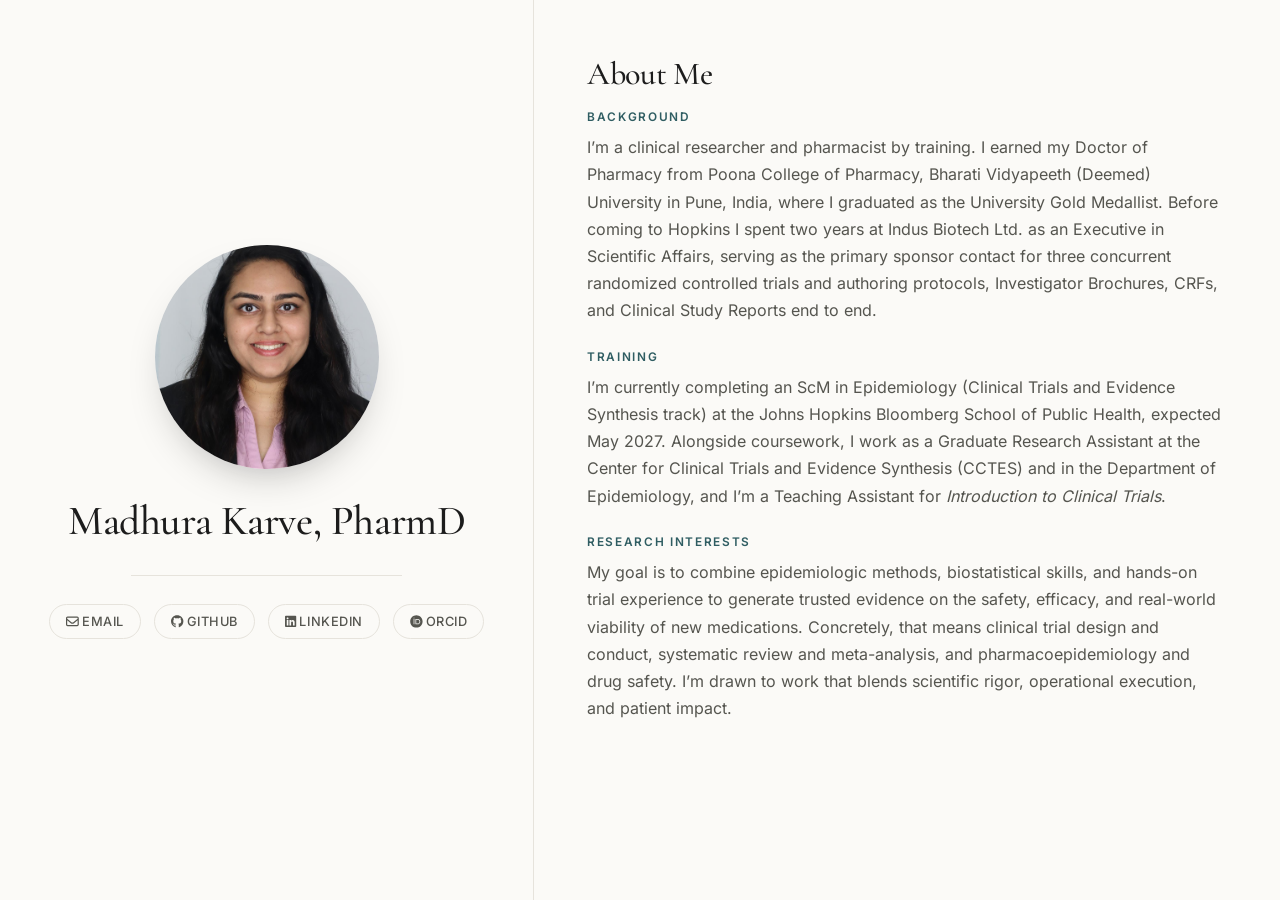
==== index.html @ 399f761b "Initial postcards website" ====
<!doctype html>
<html lang="en">
  <head>
    <!-- Required meta tags -->
    <meta charset="utf-8">
    <meta name="viewport" content="width=device-width, initial-scale=1, shrink-to-fit=no">

    <!-- Bootstrap CSS -->
    <style type="text/css">:root{--blue:#007bff;--indigo:#6610f2;--purple:#6f42c1;--pink:#e83e8c;--red:#dc3545;--orange:#fd7e14;--yellow:#ffc107;--green:#28a745;--teal:#20c997;--cyan:#17a2b8;--white:#fff;--gray:#6c757d;--gray-dark:#343a40;--primary:#007bff;--secondary:#6c757d;--success:#28a745;--info:#17a2b8;--warning:#ffc107;--danger:#dc3545;--light:#f8f9fa;--dark:#343a40;--breakpoint-xs:0;--breakpoint-sm:576px;--breakpoint-md:768px;--breakpoint-lg:992px;--breakpoint-xl:1200px;--font-family-sans-serif:-apple-system,BlinkMacSystemFont,"Segoe UI",Roboto,"Helvetica Neue",Arial,"Noto Sans",sans-serif,"Apple Color Emoji","Segoe UI Emoji","Segoe UI Symbol","Noto Color Emoji";--font-family-monospace:SFMono-Regular,Menlo,Monaco,Consolas,"Liberation Mono","Courier New",monospace}*,::after,::before{box-sizing:border-box}html{font-family:sans-serif;line-height:1.15;-webkit-text-size-adjust:100%;-webkit-tap-highlight-color:transparent}article,aside,figcaption,figure,footer,header,hgroup,main,nav,section{display:block}body{margin:0;font-family:-apple-system,BlinkMacSystemFont,"Segoe UI",Roboto,"Helvetica Neue",Arial,"Noto Sans",sans-serif,"Apple Color Emoji","Segoe UI Emoji","Segoe UI Symbol","Noto Color Emoji";font-size:1rem;font-weight:400;line-height:1.5;color:#212529;text-align:left;background-color:#fff}[tabindex="-1"]:focus:not(:focus-visible){outline:0!important}hr{box-sizing:content-box;height:0;overflow:visible}h1,h2,h3,h4,h5,h6{margin-top:0;margin-bottom:.5rem}p{margin-top:0;margin-bottom:1rem}abbr[data-original-title],abbr[title]{text-decoration:underline;-webkit-text-decoration:underline dotted;text-decoration:underline dotted;cursor:help;border-bottom:0;-webkit-text-decoration-skip-ink:none;text-decoration-skip-ink:none}address{margin-bottom:1rem;font-style:normal;line-height:inherit}dl,ol,ul{margin-top:0;margin-bottom:1rem}ol ol,ol ul,ul ol,ul ul{margin-bottom:0}dt{font-weight:700}dd{margin-bottom:.5rem;margin-left:0}blockquote{margin:0 0 1rem}b,strong{font-weight:bolder}small{font-size:80%}sub,sup{position:relative;font-size:75%;line-height:0;vertical-align:baseline}sub{bottom:-.25em}sup{top:-.5em}a{color:#007bff;text-decoration:none;background-color:transparent}a:hover{color:#0056b3;text-decoration:underline}a:not([href]){color:inherit;text-decoration:none}a:not([href]):hover{color:inherit;text-decoration:none}code,kbd,pre,samp{font-family:SFMono-Regular,Menlo,Monaco,Consolas,"Liberation Mono","Courier New",monospace;font-size:1em}pre{margin-top:0;margin-bottom:1rem;overflow:auto;-ms-overflow-style:scrollbar}figure{margin:0 0 1rem}img{vertical-align:middle;border-style:none}svg{overflow:hidden;vertical-align:middle}table{border-collapse:collapse}caption{padding-top:.75rem;padding-bottom:.75rem;color:#6c757d;text-align:left;caption-side:bottom}th{text-align:inherit}label{display:inline-block;margin-bottom:.5rem}button{border-radius:0}button:focus{outline:1px dotted;outline:5px auto -webkit-focus-ring-color}button,input,optgroup,select,textarea{margin:0;font-family:inherit;font-size:inherit;line-height:inherit}button,input{overflow:visible}button,select{text-transform:none}[role=button]{cursor:pointer}select{word-wrap:normal}[type=button],[type=reset],[type=submit],button{-webkit-appearance:button}[type=button]:not(:disabled),[type=reset]:not(:disabled),[type=submit]:not(:disabled),button:not(:disabled){cursor:pointer}[type=button]::-moz-focus-inner,[type=reset]::-moz-focus-inner,[type=submit]::-moz-focus-inner,button::-moz-focus-inner{padding:0;border-style:none}input[type=checkbox],input[type=radio]{box-sizing:border-box;padding:0}textarea{overflow:auto;resize:vertical}fieldset{min-width:0;padding:0;margin:0;border:0}legend{display:block;width:100%;max-width:100%;padding:0;margin-bottom:.5rem;font-size:1.5rem;line-height:inherit;color:inherit;white-space:normal}progress{vertical-align:baseline}[type=number]::-webkit-inner-spin-button,[type=number]::-webkit-outer-spin-button{height:auto}[type=search]{outline-offset:-2px;-webkit-appearance:none}[type=search]::-webkit-search-decoration{-webkit-appearance:none}::-webkit-file-upload-button{font:inherit;-webkit-appearance:button}output{display:inline-block}summary{display:list-item;cursor:pointer}template{display:none}[hidden]{display:none!important}.h1,.h2,.h3,.h4,.h5,.h6,h1,h2,h3,h4,h5,h6{margin-bottom:.5rem;font-weight:500;line-height:1.2}.h1,h1{font-size:2.5rem}.h2,h2{font-size:2rem}.h3,h3{font-size:1.75rem}.h4,h4{font-size:1.5rem}.h5,h5{font-size:1.25rem}.h6,h6{font-size:1rem}.lead{font-size:1.25rem;font-weight:300}.display-1{font-size:6rem;font-weight:300;line-height:1.2}.display-2{font-size:5.5rem;font-weight:300;line-height:1.2}.display-3{font-size:4.5rem;font-weight:300;line-height:1.2}.display-4{font-size:3.5rem;font-weight:300;line-height:1.2}hr{margin-top:1rem;margin-bottom:1rem;border:0;border-top:1px solid rgba(0,0,0,.1)}.small,small{font-size:80%;font-weight:400}.mark,mark{padding:.2em;background-color:#fcf8e3}.list-unstyled{padding-left:0;list-style:none}.list-inline{padding-left:0;list-style:none}.list-inline-item{display:inline-block}.list-inline-item:not(:last-child){margin-right:.5rem}.initialism{font-size:90%;text-transform:uppercase}.blockquote{margin-bottom:1rem;font-size:1.25rem}.blockquote-footer{display:block;font-size:80%;color:#6c757d}.blockquote-footer::before{content:"\2014\00A0"}.img-fluid{max-width:100%;height:auto}.img-thumbnail{padding:.25rem;background-color:#fff;border:1px solid #dee2e6;border-radius:.25rem;max-width:100%;height:auto}.figure{display:inline-block}.figure-img{margin-bottom:.5rem;line-height:1}.figure-caption{font-size:90%;color:#6c757d}code{font-size:87.5%;color:#e83e8c;word-wrap:break-word}a>code{color:inherit}kbd{padding:.2rem .4rem;font-size:87.5%;color:#fff;background-color:#212529;border-radius:.2rem}kbd kbd{padding:0;font-size:100%;font-weight:700}pre{display:block;font-size:87.5%;color:#212529}pre code{font-size:inherit;color:inherit;word-break:normal}.pre-scrollable{max-height:340px;overflow-y:scroll}.container{width:100%;padding-right:15px;padding-left:15px;margin-right:auto;margin-left:auto}@media (min-width:576px){.container{max-width:540px}}@media (min-width:768px){.container{max-width:720px}}@media (min-width:992px){.container{max-width:960px}}@media (min-width:1200px){.container{max-width:1140px}}.container-fluid,.container-lg,.container-md,.container-sm,.container-xl{width:100%;padding-right:15px;padding-left:15px;margin-right:auto;margin-left:auto}@media (min-width:576px){.container,.container-sm{max-width:540px}}@media (min-width:768px){.container,.container-md,.container-sm{max-width:720px}}@media (min-width:992px){.container,.container-lg,.container-md,.container-sm{max-width:960px}}@media (min-width:1200px){.container,.container-lg,.container-md,.container-sm,.container-xl{max-width:1140px}}.row{display:-ms-flexbox;display:flex;-ms-flex-wrap:wrap;flex-wrap:wrap;margin-right:-15px;margin-left:-15px}.no-gutters{margin-right:0;margin-left:0}.no-gutters>.col,.no-gutters>[class*=col-]{padding-right:0;padding-left:0}.col,.col-1,.col-10,.col-11,.col-12,.col-2,.col-3,.col-4,.col-5,.col-6,.col-7,.col-8,.col-9,.col-auto,.col-lg,.col-lg-1,.col-lg-10,.col-lg-11,.col-lg-12,.col-lg-2,.col-lg-3,.col-lg-4,.col-lg-5,.col-lg-6,.col-lg-7,.col-lg-8,.col-lg-9,.col-lg-auto,.col-md,.col-md-1,.col-md-10,.col-md-11,.col-md-12,.col-md-2,.col-md-3,.col-md-4,.col-md-5,.col-md-6,.col-md-7,.col-md-8,.col-md-9,.col-md-auto,.col-sm,.col-sm-1,.col-sm-10,.col-sm-11,.col-sm-12,.col-sm-2,.col-sm-3,.col-sm-4,.col-sm-5,.col-sm-6,.col-sm-7,.col-sm-8,.col-sm-9,.col-sm-auto,.col-xl,.col-xl-1,.col-xl-10,.col-xl-11,.col-xl-12,.col-xl-2,.col-xl-3,.col-xl-4,.col-xl-5,.col-xl-6,.col-xl-7,.col-xl-8,.col-xl-9,.col-xl-auto{position:relative;width:100%;padding-right:15px;padding-left:15px}.col{-ms-flex-preferred-size:0;flex-basis:0;-ms-flex-positive:1;flex-grow:1;min-width:0;max-width:100%}.row-cols-1>*{-ms-flex:0 0 100%;flex:0 0 100%;max-width:100%}.row-cols-2>*{-ms-flex:0 0 50%;flex:0 0 50%;max-width:50%}.row-cols-3>*{-ms-flex:0 0 33.333333%;flex:0 0 33.333333%;max-width:33.333333%}.row-cols-4>*{-ms-flex:0 0 25%;flex:0 0 25%;max-width:25%}.row-cols-5>*{-ms-flex:0 0 20%;flex:0 0 20%;max-width:20%}.row-cols-6>*{-ms-flex:0 0 16.666667%;flex:0 0 16.666667%;max-width:16.666667%}.col-auto{-ms-flex:0 0 auto;flex:0 0 auto;width:auto;max-width:100%}.col-1{-ms-flex:0 0 8.333333%;flex:0 0 8.333333%;max-width:8.333333%}.col-2{-ms-flex:0 0 16.666667%;flex:0 0 16.666667%;max-width:16.666667%}.col-3{-ms-flex:0 0 25%;flex:0 0 25%;max-width:25%}.col-4{-ms-flex:0 0 33.333333%;flex:0 0 33.333333%;max-width:33.333333%}.col-5{-ms-flex:0 0 41.666667%;flex:0 0 41.666667%;max-width:41.666667%}.col-6{-ms-flex:0 0 50%;flex:0 0 50%;max-width:50%}.col-7{-ms-flex:0 0 58.333333%;flex:0 0 58.333333%;max-width:58.333333%}.col-8{-ms-flex:0 0 66.666667%;flex:0 0 66.666667%;max-width:66.666667%}.col-9{-ms-flex:0 0 75%;flex:0 0 75%;max-width:75%}.col-10{-ms-flex:0 0 83.333333%;flex:0 0 83.333333%;max-width:83.333333%}.col-11{-ms-flex:0 0 91.666667%;flex:0 0 91.666667%;max-width:91.666667%}.col-12{-ms-flex:0 0 100%;flex:0 0 100%;max-width:100%}.order-first{-ms-flex-order:-1;order:-1}.order-last{-ms-flex-order:13;order:13}.order-0{-ms-flex-order:0;order:0}.order-1{-ms-flex-order:1;order:1}.order-2{-ms-flex-order:2;order:2}.order-3{-ms-flex-order:3;order:3}.order-4{-ms-flex-order:4;order:4}.order-5{-ms-flex-order:5;order:5}.order-6{-ms-flex-order:6;order:6}.order-7{-ms-flex-order:7;order:7}.order-8{-ms-flex-order:8;order:8}.order-9{-ms-flex-order:9;order:9}.order-10{-ms-flex-order:10;order:10}.order-11{-ms-flex-order:11;order:11}.order-12{-ms-flex-order:12;order:12}.offset-1{margin-left:8.333333%}.offset-2{margin-left:16.666667%}.offset-3{margin-left:25%}.offset-4{margin-left:33.333333%}.offset-5{margin-left:41.666667%}.offset-6{margin-left:50%}.offset-7{margin-left:58.333333%}.offset-8{margin-left:66.666667%}.offset-9{margin-left:75%}.offset-10{margin-left:83.333333%}.offset-11{margin-left:91.666667%}@media (min-width:576px){.col-sm{-ms-flex-preferred-size:0;flex-basis:0;-ms-flex-positive:1;flex-grow:1;min-width:0;max-width:100%}.row-cols-sm-1>*{-ms-flex:0 0 100%;flex:0 0 100%;max-width:100%}.row-cols-sm-2>*{-ms-flex:0 0 50%;flex:0 0 50%;max-width:50%}.row-cols-sm-3>*{-ms-flex:0 0 33.333333%;flex:0 0 33.333333%;max-width:33.333333%}.row-cols-sm-4>*{-ms-flex:0 0 25%;flex:0 0 25%;max-width:25%}.row-cols-sm-5>*{-ms-flex:0 0 20%;flex:0 0 20%;max-width:20%}.row-cols-sm-6>*{-ms-flex:0 0 16.666667%;flex:0 0 16.666667%;max-width:16.666667%}.col-sm-auto{-ms-flex:0 0 auto;flex:0 0 auto;width:auto;max-width:100%}.col-sm-1{-ms-flex:0 0 8.333333%;flex:0 0 8.333333%;max-width:8.333333%}.col-sm-2{-ms-flex:0 0 16.666667%;flex:0 0 16.666667%;max-width:16.666667%}.col-sm-3{-ms-flex:0 0 25%;flex:0 0 25%;max-width:25%}.col-sm-4{-ms-flex:0 0 33.333333%;flex:0 0 33.333333%;max-width:33.333333%}.col-sm-5{-ms-flex:0 0 41.666667%;flex:0 0 41.666667%;max-width:41.666667%}.col-sm-6{-ms-flex:0 0 50%;flex:0 0 50%;max-width:50%}.col-sm-7{-ms-flex:0 0 58.333333%;flex:0 0 58.333333%;max-width:58.333333%}.col-sm-8{-ms-flex:0 0 66.666667%;flex:0 0 66.666667%;max-width:66.666667%}.col-sm-9{-ms-flex:0 0 75%;flex:0 0 75%;max-width:75%}.col-sm-10{-ms-flex:0 0 83.333333%;flex:0 0 83.333333%;max-width:83.333333%}.col-sm-11{-ms-flex:0 0 91.666667%;flex:0 0 91.666667%;max-width:91.666667%}.col-sm-12{-ms-flex:0 0 100%;flex:0 0 100%;max-width:100%}.order-sm-first{-ms-flex-order:-1;order:-1}.order-sm-last{-ms-flex-order:13;order:13}.order-sm-0{-ms-flex-order:0;order:0}.order-sm-1{-ms-flex-order:1;order:1}.order-sm-2{-ms-flex-order:2;order:2}.order-sm-3{-ms-flex-order:3;order:3}.order-sm-4{-ms-flex-order:4;order:4}.order-sm-5{-ms-flex-order:5;order:5}.order-sm-6{-ms-flex-order:6;order:6}.order-sm-7{-ms-flex-order:7;order:7}.order-sm-8{-ms-flex-order:8;order:8}.order-sm-9{-ms-flex-order:9;order:9}.order-sm-10{-ms-flex-order:10;order:10}.order-sm-11{-ms-flex-order:11;order:11}.order-sm-12{-ms-flex-order:12;order:12}.offset-sm-0{margin-left:0}.offset-sm-1{margin-left:8.333333%}.offset-sm-2{margin-left:16.666667%}.offset-sm-3{margin-left:25%}.offset-sm-4{margin-left:33.333333%}.offset-sm-5{margin-left:41.666667%}.offset-sm-6{margin-left:50%}.offset-sm-7{margin-left:58.333333%}.offset-sm-8{margin-left:66.666667%}.offset-sm-9{margin-left:75%}.offset-sm-10{margin-left:83.333333%}.offset-sm-11{margin-left:91.666667%}}@media (min-width:768px){.col-md{-ms-flex-preferred-size:0;flex-basis:0;-ms-flex-positive:1;flex-grow:1;min-width:0;max-width:100%}.row-cols-md-1>*{-ms-flex:0 0 100%;flex:0 0 100%;max-width:100%}.row-cols-md-2>*{-ms-flex:0 0 50%;flex:0 0 50%;max-width:50%}.row-cols-md-3>*{-ms-flex:0 0 33.333333%;flex:0 0 33.333333%;max-width:33.333333%}.row-cols-md-4>*{-ms-flex:0 0 25%;flex:0 0 25%;max-width:25%}.row-cols-md-5>*{-ms-flex:0 0 20%;flex:0 0 20%;max-width:20%}.row-cols-md-6>*{-ms-flex:0 0 16.666667%;flex:0 0 16.666667%;max-width:16.666667%}.col-md-auto{-ms-flex:0 0 auto;flex:0 0 auto;width:auto;max-width:100%}.col-md-1{-ms-flex:0 0 8.333333%;flex:0 0 8.333333%;max-width:8.333333%}.col-md-2{-ms-flex:0 0 16.666667%;flex:0 0 16.666667%;max-width:16.666667%}.col-md-3{-ms-flex:0 0 25%;flex:0 0 25%;max-width:25%}.col-md-4{-ms-flex:0 0 33.333333%;flex:0 0 33.333333%;max-width:33.333333%}.col-md-5{-ms-flex:0 0 41.666667%;flex:0 0 41.666667%;max-width:41.666667%}.col-md-6{-ms-flex:0 0 50%;flex:0 0 50%;max-width:50%}.col-md-7{-ms-flex:0 0 58.333333%;flex:0 0 58.333333%;max-width:58.333333%}.col-md-8{-ms-flex:0 0 66.666667%;flex:0 0 66.666667%;max-width:66.666667%}.col-md-9{-ms-flex:0 0 75%;flex:0 0 75%;max-width:75%}.col-md-10{-ms-flex:0 0 83.333333%;flex:0 0 83.333333%;max-width:83.333333%}.col-md-11{-ms-flex:0 0 91.666667%;flex:0 0 91.666667%;max-width:91.666667%}.col-md-12{-ms-flex:0 0 100%;flex:0 0 100%;max-width:100%}.order-md-first{-ms-flex-order:-1;order:-1}.order-md-last{-ms-flex-order:13;order:13}.order-md-0{-ms-flex-order:0;order:0}.order-md-1{-ms-flex-order:1;order:1}.order-md-2{-ms-flex-order:2;order:2}.order-md-3{-ms-flex-order:3;order:3}.order-md-4{-ms-flex-order:4;order:4}.order-md-5{-ms-flex-order:5;order:5}.order-md-6{-ms-flex-order:6;order:6}.order-md-7{-ms-flex-order:7;order:7}.order-md-8{-ms-flex-order:8;order:8}.order-md-9{-ms-flex-order:9;order:9}.order-md-10{-ms-flex-order:10;order:10}.order-md-11{-ms-flex-order:11;order:11}.order-md-12{-ms-flex-order:12;order:12}.offset-md-0{margin-left:0}.offset-md-1{margin-left:8.333333%}.offset-md-2{margin-left:16.666667%}.offset-md-3{margin-left:25%}.offset-md-4{margin-left:33.333333%}.offset-md-5{margin-left:41.666667%}.offset-md-6{margin-left:50%}.offset-md-7{margin-left:58.333333%}.offset-md-8{margin-left:66.666667%}.offset-md-9{margin-left:75%}.offset-md-10{margin-left:83.333333%}.offset-md-11{margin-left:91.666667%}}@media (min-width:992px){.col-lg{-ms-flex-preferred-size:0;flex-basis:0;-ms-flex-positive:1;flex-grow:1;min-width:0;max-width:100%}.row-cols-lg-1>*{-ms-flex:0 0 100%;flex:0 0 100%;max-width:100%}.row-cols-lg-2>*{-ms-flex:0 0 50%;flex:0 0 50%;max-width:50%}.row-cols-lg-3>*{-ms-flex:0 0 33.333333%;flex:0 0 33.333333%;max-width:33.333333%}.row-cols-lg-4>*{-ms-flex:0 0 25%;flex:0 0 25%;max-width:25%}.row-cols-lg-5>*{-ms-flex:0 0 20%;flex:0 0 20%;max-width:20%}.row-cols-lg-6>*{-ms-flex:0 0 16.666667%;flex:0 0 16.666667%;max-width:16.666667%}.col-lg-auto{-ms-flex:0 0 auto;flex:0 0 auto;width:auto;max-width:100%}.col-lg-1{-ms-flex:0 0 8.333333%;flex:0 0 8.333333%;max-width:8.333333%}.col-lg-2{-ms-flex:0 0 16.666667%;flex:0 0 16.666667%;max-width:16.666667%}.col-lg-3{-ms-flex:0 0 25%;flex:0 0 25%;max-width:25%}.col-lg-4{-ms-flex:0 0 33.333333%;flex:0 0 33.333333%;max-width:33.333333%}.col-lg-5{-ms-flex:0 0 41.666667%;flex:0 0 41.666667%;max-width:41.666667%}.col-lg-6{-ms-flex:0 0 50%;flex:0 0 50%;max-width:50%}.col-lg-7{-ms-flex:0 0 58.333333%;flex:0 0 58.333333%;max-width:58.333333%}.col-lg-8{-ms-flex:0 0 66.666667%;flex:0 0 66.666667%;max-width:66.666667%}.col-lg-9{-ms-flex:0 0 75%;flex:0 0 75%;max-width:75%}.col-lg-10{-ms-flex:0 0 83.333333%;flex:0 0 83.333333%;max-width:83.333333%}.col-lg-11{-ms-flex:0 0 91.666667%;flex:0 0 91.666667%;max-width:91.666667%}.col-lg-12{-ms-flex:0 0 100%;flex:0 0 100%;max-width:100%}.order-lg-first{-ms-flex-order:-1;order:-1}.order-lg-last{-ms-flex-order:13;order:13}.order-lg-0{-ms-flex-order:0;order:0}.order-lg-1{-ms-flex-order:1;order:1}.order-lg-2{-ms-flex-order:2;order:2}.order-lg-3{-ms-flex-order:3;order:3}.order-lg-4{-ms-flex-order:4;order:4}.order-lg-5{-ms-flex-order:5;order:5}.order-lg-6{-ms-flex-order:6;order:6}.order-lg-7{-ms-flex-order:7;order:7}.order-lg-8{-ms-flex-order:8;order:8}.order-lg-9{-ms-flex-order:9;order:9}.order-lg-10{-ms-flex-order:10;order:10}.order-lg-11{-ms-flex-order:11;order:11}.order-lg-12{-ms-flex-order:12;order:12}.offset-lg-0{margin-left:0}.offset-lg-1{margin-left:8.333333%}.offset-lg-2{margin-left:16.666667%}.offset-lg-3{margin-left:25%}.offset-lg-4{margin-left:33.333333%}.offset-lg-5{margin-left:41.666667%}.offset-lg-6{margin-left:50%}.offset-lg-7{margin-left:58.333333%}.offset-lg-8{margin-left:66.666667%}.offset-lg-9{margin-left:75%}.offset-lg-10{margin-left:83.333333%}.offset-lg-11{margin-left:91.666667%}}@media (min-width:1200px){.col-xl{-ms-flex-preferred-size:0;flex-basis:0;-ms-flex-positive:1;flex-grow:1;min-width:0;max-width:100%}.row-cols-xl-1>*{-ms-flex:0 0 100%;flex:0 0 100%;max-width:100%}.row-cols-xl-2>*{-ms-flex:0 0 50%;flex:0 0 50%;max-width:50%}.row-cols-xl-3>*{-ms-flex:0 0 33.333333%;flex:0 0 33.333333%;max-width:33.333333%}.row-cols-xl-4>*{-ms-flex:0 0 25%;flex:0 0 25%;max-width:25%}.row-cols-xl-5>*{-ms-flex:0 0 20%;flex:0 0 20%;max-width:20%}.row-cols-xl-6>*{-ms-flex:0 0 16.666667%;flex:0 0 16.666667%;max-width:16.666667%}.col-xl-auto{-ms-flex:0 0 auto;flex:0 0 auto;width:auto;max-width:100%}.col-xl-1{-ms-flex:0 0 8.333333%;flex:0 0 8.333333%;max-width:8.333333%}.col-xl-2{-ms-flex:0 0 16.666667%;flex:0 0 16.666667%;max-width:16.666667%}.col-xl-3{-ms-flex:0 0 25%;flex:0 0 25%;max-width:25%}.col-xl-4{-ms-flex:0 0 33.333333%;flex:0 0 33.333333%;max-width:33.333333%}.col-xl-5{-ms-flex:0 0 41.666667%;flex:0 0 41.666667%;max-width:41.666667%}.col-xl-6{-ms-flex:0 0 50%;flex:0 0 50%;max-width:50%}.col-xl-7{-ms-flex:0 0 58.333333%;flex:0 0 58.333333%;max-width:58.333333%}.col-xl-8{-ms-flex:0 0 66.666667%;flex:0 0 66.666667%;max-width:66.666667%}.col-xl-9{-ms-flex:0 0 75%;flex:0 0 75%;max-width:75%}.col-xl-10{-ms-flex:0 0 83.333333%;flex:0 0 83.333333%;max-width:83.333333%}.col-xl-11{-ms-flex:0 0 91.666667%;flex:0 0 91.666667%;max-width:91.666667%}.col-xl-12{-ms-flex:0 0 100%;flex:0 0 100%;max-width:100%}.order-xl-first{-ms-flex-order:-1;order:-1}.order-xl-last{-ms-flex-order:13;order:13}.order-xl-0{-ms-flex-order:0;order:0}.order-xl-1{-ms-flex-order:1;order:1}.order-xl-2{-ms-flex-order:2;order:2}.order-xl-3{-ms-flex-order:3;order:3}.order-xl-4{-ms-flex-order:4;order:4}.order-xl-5{-ms-flex-order:5;order:5}.order-xl-6{-ms-flex-order:6;order:6}.order-xl-7{-ms-flex-order:7;order:7}.order-xl-8{-ms-flex-order:8;order:8}.order-xl-9{-ms-flex-order:9;order:9}.order-xl-10{-ms-flex-order:10;order:10}.order-xl-11{-ms-flex-order:11;order:11}.order-xl-12{-ms-flex-order:12;order:12}.offset-xl-0{margin-left:0}.offset-xl-1{margin-left:8.333333%}.offset-xl-2{margin-left:16.666667%}.offset-xl-3{margin-left:25%}.offset-xl-4{margin-left:33.333333%}.offset-xl-5{margin-left:41.666667%}.offset-xl-6{margin-left:50%}.offset-xl-7{margin-left:58.333333%}.offset-xl-8{margin-left:66.666667%}.offset-xl-9{margin-left:75%}.offset-xl-10{margin-left:83.333333%}.offset-xl-11{margin-left:91.666667%}}.table{width:100%;margin-bottom:1rem;color:#212529}.table td,.table th{padding:.75rem;vertical-align:top;border-top:1px solid #dee2e6}.table thead th{vertical-align:bottom;border-bottom:2px solid #dee2e6}.table tbody+tbody{border-top:2px solid #dee2e6}.table-sm td,.table-sm th{padding:.3rem}.table-bordered{border:1px solid #dee2e6}.table-bordered td,.table-bordered th{border:1px solid #dee2e6}.table-bordered thead td,.table-bordered thead th{border-bottom-width:2px}.table-borderless tbody+tbody,.table-borderless td,.table-borderless th,.table-borderless thead th{border:0}.table-striped tbody tr:nth-of-type(odd){background-color:rgba(0,0,0,.05)}.table-hover tbody tr:hover{color:#212529;background-color:rgba(0,0,0,.075)}.table-primary,.table-primary>td,.table-primary>th{background-color:#b8daff}.table-primary tbody+tbody,.table-primary td,.table-primary th,.table-primary thead th{border-color:#7abaff}.table-hover .table-primary:hover{background-color:#9fcdff}.table-hover .table-primary:hover>td,.table-hover .table-primary:hover>th{background-color:#9fcdff}.table-secondary,.table-secondary>td,.table-secondary>th{background-color:#d6d8db}.table-secondary tbody+tbody,.table-secondary td,.table-secondary th,.table-secondary thead th{border-color:#b3b7bb}.table-hover .table-secondary:hover{background-color:#c8cbcf}.table-hover .table-secondary:hover>td,.table-hover .table-secondary:hover>th{background-color:#c8cbcf}.table-success,.table-success>td,.table-success>th{background-color:#c3e6cb}.table-success tbody+tbody,.table-success td,.table-success th,.table-success thead th{border-color:#8fd19e}.table-hover .table-success:hover{background-color:#b1dfbb}.table-hover .table-success:hover>td,.table-hover .table-success:hover>th{background-color:#b1dfbb}.table-info,.table-info>td,.table-info>th{background-color:#bee5eb}.table-info tbody+tbody,.table-info td,.table-info th,.table-info thead th{border-color:#86cfda}.table-hover .table-info:hover{background-color:#abdde5}.table-hover .table-info:hover>td,.table-hover .table-info:hover>th{background-color:#abdde5}.table-warning,.table-warning>td,.table-warning>th{background-color:#ffeeba}.table-warning tbody+tbody,.table-warning td,.table-warning th,.table-warning thead th{border-color:#ffdf7e}.table-hover .table-warning:hover{background-color:#ffe8a1}.table-hover .table-warning:hover>td,.table-hover .table-warning:hover>th{background-color:#ffe8a1}.table-danger,.table-danger>td,.table-danger>th{background-color:#f5c6cb}.table-danger tbody+tbody,.table-danger td,.table-danger th,.table-danger thead th{border-color:#ed969e}.table-hover .table-danger:hover{background-color:#f1b0b7}.table-hover .table-danger:hover>td,.table-hover .table-danger:hover>th{background-color:#f1b0b7}.table-light,.table-light>td,.table-light>th{background-color:#fdfdfe}.table-light tbody+tbody,.table-light td,.table-light th,.table-light thead th{border-color:#fbfcfc}.table-hover .table-light:hover{background-color:#ececf6}.table-hover .table-light:hover>td,.table-hover .table-light:hover>th{background-color:#ececf6}.table-dark,.table-dark>td,.table-dark>th{background-color:#c6c8ca}.table-dark tbody+tbody,.table-dark td,.table-dark th,.table-dark thead th{border-color:#95999c}.table-hover .table-dark:hover{background-color:#b9bbbe}.table-hover .table-dark:hover>td,.table-hover .table-dark:hover>th{background-color:#b9bbbe}.table-active,.table-active>td,.table-active>th{background-color:rgba(0,0,0,.075)}.table-hover .table-active:hover{background-color:rgba(0,0,0,.075)}.table-hover .table-active:hover>td,.table-hover .table-active:hover>th{background-color:rgba(0,0,0,.075)}.table .thead-dark th{color:#fff;background-color:#343a40;border-color:#454d55}.table .thead-light th{color:#495057;background-color:#e9ecef;border-color:#dee2e6}.table-dark{color:#fff;background-color:#343a40}.table-dark td,.table-dark th,.table-dark thead th{border-color:#454d55}.table-dark.table-bordered{border:0}.table-dark.table-striped tbody tr:nth-of-type(odd){background-color:rgba(255,255,255,.05)}.table-dark.table-hover tbody tr:hover{color:#fff;background-color:rgba(255,255,255,.075)}@media (max-width:575.98px){.table-responsive-sm{display:block;width:100%;overflow-x:auto;-webkit-overflow-scrolling:touch}.table-responsive-sm>.table-bordered{border:0}}@media (max-width:767.98px){.table-responsive-md{display:block;width:100%;overflow-x:auto;-webkit-overflow-scrolling:touch}.table-responsive-md>.table-bordered{border:0}}@media (max-width:991.98px){.table-responsive-lg{display:block;width:100%;overflow-x:auto;-webkit-overflow-scrolling:touch}.table-responsive-lg>.table-bordered{border:0}}@media (max-width:1199.98px){.table-responsive-xl{display:block;width:100%;overflow-x:auto;-webkit-overflow-scrolling:touch}.table-responsive-xl>.table-bordered{border:0}}.table-responsive{display:block;width:100%;overflow-x:auto;-webkit-overflow-scrolling:touch}.table-responsive>.table-bordered{border:0}.form-control{display:block;width:100%;height:calc(1.5em + .75rem + 2px);padding:.375rem .75rem;font-size:1rem;font-weight:400;line-height:1.5;color:#495057;background-color:#fff;background-clip:padding-box;border:1px solid #ced4da;border-radius:.25rem;transition:border-color .15s ease-in-out,box-shadow .15s ease-in-out}@media (prefers-reduced-motion:reduce){.form-control{transition:none}}.form-control::-ms-expand{background-color:transparent;border:0}.form-control:-moz-focusring{color:transparent;text-shadow:0 0 0 #495057}.form-control:focus{color:#495057;background-color:#fff;border-color:#80bdff;outline:0;box-shadow:0 0 0 .2rem rgba(0,123,255,.25)}.form-control::-webkit-input-placeholder{color:#6c757d;opacity:1}.form-control::-moz-placeholder{color:#6c757d;opacity:1}.form-control:-ms-input-placeholder{color:#6c757d;opacity:1}.form-control::-ms-input-placeholder{color:#6c757d;opacity:1}.form-control::placeholder{color:#6c757d;opacity:1}.form-control:disabled,.form-control[readonly]{background-color:#e9ecef;opacity:1}input[type=date].form-control,input[type=datetime-local].form-control,input[type=month].form-control,input[type=time].form-control{-webkit-appearance:none;-moz-appearance:none;appearance:none}select.form-control:focus::-ms-value{color:#495057;background-color:#fff}.form-control-file,.form-control-range{display:block;width:100%}.col-form-label{padding-top:calc(.375rem + 1px);padding-bottom:calc(.375rem + 1px);margin-bottom:0;font-size:inherit;line-height:1.5}.col-form-label-lg{padding-top:calc(.5rem + 1px);padding-bottom:calc(.5rem + 1px);font-size:1.25rem;line-height:1.5}.col-form-label-sm{padding-top:calc(.25rem + 1px);padding-bottom:calc(.25rem + 1px);font-size:.875rem;line-height:1.5}.form-control-plaintext{display:block;width:100%;padding:.375rem 0;margin-bottom:0;font-size:1rem;line-height:1.5;color:#212529;background-color:transparent;border:solid transparent;border-width:1px 0}.form-control-plaintext.form-control-lg,.form-control-plaintext.form-control-sm{padding-right:0;padding-left:0}.form-control-sm{height:calc(1.5em + .5rem + 2px);padding:.25rem .5rem;font-size:.875rem;line-height:1.5;border-radius:.2rem}.form-control-lg{height:calc(1.5em + 1rem + 2px);padding:.5rem 1rem;font-size:1.25rem;line-height:1.5;border-radius:.3rem}select.form-control[multiple],select.form-control[size]{height:auto}textarea.form-control{height:auto}.form-group{margin-bottom:1rem}.form-text{display:block;margin-top:.25rem}.form-row{display:-ms-flexbox;display:flex;-ms-flex-wrap:wrap;flex-wrap:wrap;margin-right:-5px;margin-left:-5px}.form-row>.col,.form-row>[class*=col-]{padding-right:5px;padding-left:5px}.form-check{position:relative;display:block;padding-left:1.25rem}.form-check-input{position:absolute;margin-top:.3rem;margin-left:-1.25rem}.form-check-input:disabled~.form-check-label,.form-check-input[disabled]~.form-check-label{color:#6c757d}.form-check-label{margin-bottom:0}.form-check-inline{display:-ms-inline-flexbox;display:inline-flex;-ms-flex-align:center;align-items:center;padding-left:0;margin-right:.75rem}.form-check-inline .form-check-input{position:static;margin-top:0;margin-right:.3125rem;margin-left:0}.valid-feedback{display:none;width:100%;margin-top:.25rem;font-size:80%;color:#28a745}.valid-tooltip{position:absolute;top:100%;z-index:5;display:none;max-width:100%;padding:.25rem .5rem;margin-top:.1rem;font-size:.875rem;line-height:1.5;color:#fff;background-color:rgba(40,167,69,.9);border-radius:.25rem}.is-valid~.valid-feedback,.is-valid~.valid-tooltip,.was-validated :valid~.valid-feedback,.was-validated :valid~.valid-tooltip{display:block}.form-control.is-valid,.was-validated .form-control:valid{border-color:#28a745;padding-right:calc(1.5em + .75rem);background-image:url("data:image/svg+xml,%3csvg xmlns='http://www.w3.org/2000/svg' width='8' height='8' viewBox='0 0 8 8'%3e%3cpath fill='%2328a745' d='M2.3 6.73L.6 4.53c-.4-1.04.46-1.4 1.1-.8l1.1 1.4 3.4-3.8c.6-.63 1.6-.27 1.2.7l-4 4.6c-.43.5-.8.4-1.1.1z'/%3e%3c/svg%3e");background-repeat:no-repeat;background-position:right calc(.375em + .1875rem) center;background-size:calc(.75em + .375rem) calc(.75em + .375rem)}.form-control.is-valid:focus,.was-validated .form-control:valid:focus{border-color:#28a745;box-shadow:0 0 0 .2rem rgba(40,167,69,.25)}.was-validated textarea.form-control:valid,textarea.form-control.is-valid{padding-right:calc(1.5em + .75rem);background-position:top calc(.375em + .1875rem) right calc(.375em + .1875rem)}.custom-select.is-valid,.was-validated .custom-select:valid{border-color:#28a745;padding-right:calc(.75em + 2.3125rem);background:url("data:image/svg+xml,%3csvg xmlns='http://www.w3.org/2000/svg' width='4' height='5' viewBox='0 0 4 5'%3e%3cpath fill='%23343a40' d='M2 0L0 2h4zm0 5L0 3h4z'/%3e%3c/svg%3e") no-repeat right .75rem center/8px 10px,url("data:image/svg+xml,%3csvg xmlns='http://www.w3.org/2000/svg' width='8' height='8' viewBox='0 0 8 8'%3e%3cpath fill='%2328a745' d='M2.3 6.73L.6 4.53c-.4-1.04.46-1.4 1.1-.8l1.1 1.4 3.4-3.8c.6-.63 1.6-.27 1.2.7l-4 4.6c-.43.5-.8.4-1.1.1z'/%3e%3c/svg%3e") #fff no-repeat center right 1.75rem/calc(.75em + .375rem) calc(.75em + .375rem)}.custom-select.is-valid:focus,.was-validated .custom-select:valid:focus{border-color:#28a745;box-shadow:0 0 0 .2rem rgba(40,167,69,.25)}.form-check-input.is-valid~.form-check-label,.was-validated .form-check-input:valid~.form-check-label{color:#28a745}.form-check-input.is-valid~.valid-feedback,.form-check-input.is-valid~.valid-tooltip,.was-validated .form-check-input:valid~.valid-feedback,.was-validated .form-check-input:valid~.valid-tooltip{display:block}.custom-control-input.is-valid~.custom-control-label,.was-validated .custom-control-input:valid~.custom-control-label{color:#28a745}.custom-control-input.is-valid~.custom-control-label::before,.was-validated .custom-control-input:valid~.custom-control-label::before{border-color:#28a745}.custom-control-input.is-valid:checked~.custom-control-label::before,.was-validated .custom-control-input:valid:checked~.custom-control-label::before{border-color:#34ce57;background-color:#34ce57}.custom-control-input.is-valid:focus~.custom-control-label::before,.was-validated .custom-control-input:valid:focus~.custom-control-label::before{box-shadow:0 0 0 .2rem rgba(40,167,69,.25)}.custom-control-input.is-valid:focus:not(:checked)~.custom-control-label::before,.was-validated .custom-control-input:valid:focus:not(:checked)~.custom-control-label::before{border-color:#28a745}.custom-file-input.is-valid~.custom-file-label,.was-validated .custom-file-input:valid~.custom-file-label{border-color:#28a745}.custom-file-input.is-valid:focus~.custom-file-label,.was-validated .custom-file-input:valid:focus~.custom-file-label{border-color:#28a745;box-shadow:0 0 0 .2rem rgba(40,167,69,.25)}.invalid-feedback{display:none;width:100%;margin-top:.25rem;font-size:80%;color:#dc3545}.invalid-tooltip{position:absolute;top:100%;z-index:5;display:none;max-width:100%;padding:.25rem .5rem;margin-top:.1rem;font-size:.875rem;line-height:1.5;color:#fff;background-color:rgba(220,53,69,.9);border-radius:.25rem}.is-invalid~.invalid-feedback,.is-invalid~.invalid-tooltip,.was-validated :invalid~.invalid-feedback,.was-validated :invalid~.invalid-tooltip{display:block}.form-control.is-invalid,.was-validated .form-control:invalid{border-color:#dc3545;padding-right:calc(1.5em + .75rem);background-image:url("data:image/svg+xml,%3csvg xmlns='http://www.w3.org/2000/svg' width='12' height='12' fill='none' stroke='%23dc3545' viewBox='0 0 12 12'%3e%3ccircle cx='6' cy='6' r='4.5'/%3e%3cpath stroke-linejoin='round' d='M5.8 3.6h.4L6 6.5z'/%3e%3ccircle cx='6' cy='8.2' r='.6' fill='%23dc3545' stroke='none'/%3e%3c/svg%3e");background-repeat:no-repeat;background-position:right calc(.375em + .1875rem) center;background-size:calc(.75em + .375rem) calc(.75em + .375rem)}.form-control.is-invalid:focus,.was-validated .form-control:invalid:focus{border-color:#dc3545;box-shadow:0 0 0 .2rem rgba(220,53,69,.25)}.was-validated textarea.form-control:invalid,textarea.form-control.is-invalid{padding-right:calc(1.5em + .75rem);background-position:top calc(.375em + .1875rem) right calc(.375em + .1875rem)}.custom-select.is-invalid,.was-validated .custom-select:invalid{border-color:#dc3545;padding-right:calc(.75em + 2.3125rem);background:url("data:image/svg+xml,%3csvg xmlns='http://www.w3.org/2000/svg' width='4' height='5' viewBox='0 0 4 5'%3e%3cpath fill='%23343a40' d='M2 0L0 2h4zm0 5L0 3h4z'/%3e%3c/svg%3e") no-repeat right .75rem center/8px 10px,url("data:image/svg+xml,%3csvg xmlns='http://www.w3.org/2000/svg' width='12' height='12' fill='none' stroke='%23dc3545' viewBox='0 0 12 12'%3e%3ccircle cx='6' cy='6' r='4.5'/%3e%3cpath stroke-linejoin='round' d='M5.8 3.6h.4L6 6.5z'/%3e%3ccircle cx='6' cy='8.2' r='.6' fill='%23dc3545' stroke='none'/%3e%3c/svg%3e") #fff no-repeat center right 1.75rem/calc(.75em + .375rem) calc(.75em + .375rem)}.custom-select.is-invalid:focus,.was-validated .custom-select:invalid:focus{border-color:#dc3545;box-shadow:0 0 0 .2rem rgba(220,53,69,.25)}.form-check-input.is-invalid~.form-check-label,.was-validated .form-check-input:invalid~.form-check-label{color:#dc3545}.form-check-input.is-invalid~.invalid-feedback,.form-check-input.is-invalid~.invalid-tooltip,.was-validated .form-check-input:invalid~.invalid-feedback,.was-validated .form-check-input:invalid~.invalid-tooltip{display:block}.custom-control-input.is-invalid~.custom-control-label,.was-validated .custom-control-input:invalid~.custom-control-label{color:#dc3545}.custom-control-input.is-invalid~.custom-control-label::before,.was-validated .custom-control-input:invalid~.custom-control-label::before{border-color:#dc3545}.custom-control-input.is-invalid:checked~.custom-control-label::before,.was-validated .custom-control-input:invalid:checked~.custom-control-label::before{border-color:#e4606d;background-color:#e4606d}.custom-control-input.is-invalid:focus~.custom-control-label::before,.was-validated .custom-control-input:invalid:focus~.custom-control-label::before{box-shadow:0 0 0 .2rem rgba(220,53,69,.25)}.custom-control-input.is-invalid:focus:not(:checked)~.custom-control-label::before,.was-validated .custom-control-input:invalid:focus:not(:checked)~.custom-control-label::before{border-color:#dc3545}.custom-file-input.is-invalid~.custom-file-label,.was-validated .custom-file-input:invalid~.custom-file-label{border-color:#dc3545}.custom-file-input.is-invalid:focus~.custom-file-label,.was-validated .custom-file-input:invalid:focus~.custom-file-label{border-color:#dc3545;box-shadow:0 0 0 .2rem rgba(220,53,69,.25)}.form-inline{display:-ms-flexbox;display:flex;-ms-flex-flow:row wrap;flex-flow:row wrap;-ms-flex-align:center;align-items:center}.form-inline .form-check{width:100%}@media (min-width:576px){.form-inline label{display:-ms-flexbox;display:flex;-ms-flex-align:center;align-items:center;-ms-flex-pack:center;justify-content:center;margin-bottom:0}.form-inline .form-group{display:-ms-flexbox;display:flex;-ms-flex:0 0 auto;flex:0 0 auto;-ms-flex-flow:row wrap;flex-flow:row wrap;-ms-flex-align:center;align-items:center;margin-bottom:0}.form-inline .form-control{display:inline-block;width:auto;vertical-align:middle}.form-inline .form-control-plaintext{display:inline-block}.form-inline .custom-select,.form-inline .input-group{width:auto}.form-inline .form-check{display:-ms-flexbox;display:flex;-ms-flex-align:center;align-items:center;-ms-flex-pack:center;justify-content:center;width:auto;padding-left:0}.form-inline .form-check-input{position:relative;-ms-flex-negative:0;flex-shrink:0;margin-top:0;margin-right:.25rem;margin-left:0}.form-inline .custom-control{-ms-flex-align:center;align-items:center;-ms-flex-pack:center;justify-content:center}.form-inline .custom-control-label{margin-bottom:0}}.btn{display:inline-block;font-weight:400;color:#212529;text-align:center;vertical-align:middle;-webkit-user-select:none;-moz-user-select:none;-ms-user-select:none;user-select:none;background-color:transparent;border:1px solid transparent;padding:.375rem .75rem;font-size:1rem;line-height:1.5;border-radius:.25rem;transition:color .15s ease-in-out,background-color .15s ease-in-out,border-color .15s ease-in-out,box-shadow .15s ease-in-out}@media (prefers-reduced-motion:reduce){.btn{transition:none}}.btn:hover{color:#212529;text-decoration:none}.btn.focus,.btn:focus{outline:0;box-shadow:0 0 0 .2rem rgba(0,123,255,.25)}.btn.disabled,.btn:disabled{opacity:.65}.btn:not(:disabled):not(.disabled){cursor:pointer}a.btn.disabled,fieldset:disabled a.btn{pointer-events:none}.btn-primary{color:#fff;background-color:#007bff;border-color:#007bff}.btn-primary:hover{color:#fff;background-color:#0069d9;border-color:#0062cc}.btn-primary.focus,.btn-primary:focus{color:#fff;background-color:#0069d9;border-color:#0062cc;box-shadow:0 0 0 .2rem rgba(38,143,255,.5)}.btn-primary.disabled,.btn-primary:disabled{color:#fff;background-color:#007bff;border-color:#007bff}.btn-primary:not(:disabled):not(.disabled).active,.btn-primary:not(:disabled):not(.disabled):active,.show>.btn-primary.dropdown-toggle{color:#fff;background-color:#0062cc;border-color:#005cbf}.btn-primary:not(:disabled):not(.disabled).active:focus,.btn-primary:not(:disabled):not(.disabled):active:focus,.show>.btn-primary.dropdown-toggle:focus{box-shadow:0 0 0 .2rem rgba(38,143,255,.5)}.btn-secondary{color:#fff;background-color:#6c757d;border-color:#6c757d}.btn-secondary:hover{color:#fff;background-color:#5a6268;border-color:#545b62}.btn-secondary.focus,.btn-secondary:focus{color:#fff;background-color:#5a6268;border-color:#545b62;box-shadow:0 0 0 .2rem rgba(130,138,145,.5)}.btn-secondary.disabled,.btn-secondary:disabled{color:#fff;background-color:#6c757d;border-color:#6c757d}.btn-secondary:not(:disabled):not(.disabled).active,.btn-secondary:not(:disabled):not(.disabled):active,.show>.btn-secondary.dropdown-toggle{color:#fff;background-color:#545b62;border-color:#4e555b}.btn-secondary:not(:disabled):not(.disabled).active:focus,.btn-secondary:not(:disabled):not(.disabled):active:focus,.show>.btn-secondary.dropdown-toggle:focus{box-shadow:0 0 0 .2rem rgba(130,138,145,.5)}.btn-success{color:#fff;background-color:#28a745;border-color:#28a745}.btn-success:hover{color:#fff;background-color:#218838;border-color:#1e7e34}.btn-success.focus,.btn-success:focus{color:#fff;background-color:#218838;border-color:#1e7e34;box-shadow:0 0 0 .2rem rgba(72,180,97,.5)}.btn-success.disabled,.btn-success:disabled{color:#fff;background-color:#28a745;border-color:#28a745}.btn-success:not(:disabled):not(.disabled).active,.btn-success:not(:disabled):not(.disabled):active,.show>.btn-success.dropdown-toggle{color:#fff;background-color:#1e7e34;border-color:#1c7430}.btn-success:not(:disabled):not(.disabled).active:focus,.btn-success:not(:disabled):not(.disabled):active:focus,.show>.btn-success.dropdown-toggle:focus{box-shadow:0 0 0 .2rem rgba(72,180,97,.5)}.btn-info{color:#fff;background-color:#17a2b8;border-color:#17a2b8}.btn-info:hover{color:#fff;background-color:#138496;border-color:#117a8b}.btn-info.focus,.btn-info:focus{color:#fff;background-color:#138496;border-color:#117a8b;box-shadow:0 0 0 .2rem rgba(58,176,195,.5)}.btn-info.disabled,.btn-info:disabled{color:#fff;background-color:#17a2b8;border-color:#17a2b8}.btn-info:not(:disabled):not(.disabled).active,.btn-info:not(:disabled):not(.disabled):active,.show>.btn-info.dropdown-toggle{color:#fff;background-color:#117a8b;border-color:#10707f}.btn-info:not(:disabled):not(.disabled).active:focus,.btn-info:not(:disabled):not(.disabled):active:focus,.show>.btn-info.dropdown-toggle:focus{box-shadow:0 0 0 .2rem rgba(58,176,195,.5)}.btn-warning{color:#212529;background-color:#ffc107;border-color:#ffc107}.btn-warning:hover{color:#212529;background-color:#e0a800;border-color:#d39e00}.btn-warning.focus,.btn-warning:focus{color:#212529;background-color:#e0a800;border-color:#d39e00;box-shadow:0 0 0 .2rem rgba(222,170,12,.5)}.btn-warning.disabled,.btn-warning:disabled{color:#212529;background-color:#ffc107;border-color:#ffc107}.btn-warning:not(:disabled):not(.disabled).active,.btn-warning:not(:disabled):not(.disabled):active,.show>.btn-warning.dropdown-toggle{color:#212529;background-color:#d39e00;border-color:#c69500}.btn-warning:not(:disabled):not(.disabled).active:focus,.btn-warning:not(:disabled):not(.disabled):active:focus,.show>.btn-warning.dropdown-toggle:focus{box-shadow:0 0 0 .2rem rgba(222,170,12,.5)}.btn-danger{color:#fff;background-color:#dc3545;border-color:#dc3545}.btn-danger:hover{color:#fff;background-color:#c82333;border-color:#bd2130}.btn-danger.focus,.btn-danger:focus{color:#fff;background-color:#c82333;border-color:#bd2130;box-shadow:0 0 0 .2rem rgba(225,83,97,.5)}.btn-danger.disabled,.btn-danger:disabled{color:#fff;background-color:#dc3545;border-color:#dc3545}.btn-danger:not(:disabled):not(.disabled).active,.btn-danger:not(:disabled):not(.disabled):active,.show>.btn-danger.dropdown-toggle{color:#fff;background-color:#bd2130;border-color:#b21f2d}.btn-danger:not(:disabled):not(.disabled).active:focus,.btn-danger:not(:disabled):not(.disabled):active:focus,.show>.btn-danger.dropdown-toggle:focus{box-shadow:0 0 0 .2rem rgba(225,83,97,.5)}.btn-light{color:#212529;background-color:#f8f9fa;border-color:#f8f9fa}.btn-light:hover{color:#212529;background-color:#e2e6ea;border-color:#dae0e5}.btn-light.focus,.btn-light:focus{color:#212529;background-color:#e2e6ea;border-color:#dae0e5;box-shadow:0 0 0 .2rem rgba(216,217,219,.5)}.btn-light.disabled,.btn-light:disabled{color:#212529;background-color:#f8f9fa;border-color:#f8f9fa}.btn-light:not(:disabled):not(.disabled).active,.btn-light:not(:disabled):not(.disabled):active,.show>.btn-light.dropdown-toggle{color:#212529;background-color:#dae0e5;border-color:#d3d9df}.btn-light:not(:disabled):not(.disabled).active:focus,.btn-light:not(:disabled):not(.disabled):active:focus,.show>.btn-light.dropdown-toggle:focus{box-shadow:0 0 0 .2rem rgba(216,217,219,.5)}.btn-dark{color:#fff;background-color:#343a40;border-color:#343a40}.btn-dark:hover{color:#fff;background-color:#23272b;border-color:#1d2124}.btn-dark.focus,.btn-dark:focus{color:#fff;background-color:#23272b;border-color:#1d2124;box-shadow:0 0 0 .2rem rgba(82,88,93,.5)}.btn-dark.disabled,.btn-dark:disabled{color:#fff;background-color:#343a40;border-color:#343a40}.btn-dark:not(:disabled):not(.disabled).active,.btn-dark:not(:disabled):not(.disabled):active,.show>.btn-dark.dropdown-toggle{color:#fff;background-color:#1d2124;border-color:#171a1d}.btn-dark:not(:disabled):not(.disabled).active:focus,.btn-dark:not(:disabled):not(.disabled):active:focus,.show>.btn-dark.dropdown-toggle:focus{box-shadow:0 0 0 .2rem rgba(82,88,93,.5)}.btn-outline-primary{color:#007bff;border-color:#007bff}.btn-outline-primary:hover{color:#fff;background-color:#007bff;border-color:#007bff}.btn-outline-primary.focus,.btn-outline-primary:focus{box-shadow:0 0 0 .2rem rgba(0,123,255,.5)}.btn-outline-primary.disabled,.btn-outline-primary:disabled{color:#007bff;background-color:transparent}.btn-outline-primary:not(:disabled):not(.disabled).active,.btn-outline-primary:not(:disabled):not(.disabled):active,.show>.btn-outline-primary.dropdown-toggle{color:#fff;background-color:#007bff;border-color:#007bff}.btn-outline-primary:not(:disabled):not(.disabled).active:focus,.btn-outline-primary:not(:disabled):not(.disabled):active:focus,.show>.btn-outline-primary.dropdown-toggle:focus{box-shadow:0 0 0 .2rem rgba(0,123,255,.5)}.btn-outline-secondary{color:#6c757d;border-color:#6c757d}.btn-outline-secondary:hover{color:#fff;background-color:#6c757d;border-color:#6c757d}.btn-outline-secondary.focus,.btn-outline-secondary:focus{box-shadow:0 0 0 .2rem rgba(108,117,125,.5)}.btn-outline-secondary.disabled,.btn-outline-secondary:disabled{color:#6c757d;background-color:transparent}.btn-outline-secondary:not(:disabled):not(.disabled).active,.btn-outline-secondary:not(:disabled):not(.disabled):active,.show>.btn-outline-secondary.dropdown-toggle{color:#fff;background-color:#6c757d;border-color:#6c757d}.btn-outline-secondary:not(:disabled):not(.disabled).active:focus,.btn-outline-secondary:not(:disabled):not(.disabled):active:focus,.show>.btn-outline-secondary.dropdown-toggle:focus{box-shadow:0 0 0 .2rem rgba(108,117,125,.5)}.btn-outline-success{color:#28a745;border-color:#28a745}.btn-outline-success:hover{color:#fff;background-color:#28a745;border-color:#28a745}.btn-outline-success.focus,.btn-outline-success:focus{box-shadow:0 0 0 .2rem rgba(40,167,69,.5)}.btn-outline-success.disabled,.btn-outline-success:disabled{color:#28a745;background-color:transparent}.btn-outline-success:not(:disabled):not(.disabled).active,.btn-outline-success:not(:disabled):not(.disabled):active,.show>.btn-outline-success.dropdown-toggle{color:#fff;background-color:#28a745;border-color:#28a745}.btn-outline-success:not(:disabled):not(.disabled).active:focus,.btn-outline-success:not(:disabled):not(.disabled):active:focus,.show>.btn-outline-success.dropdown-toggle:focus{box-shadow:0 0 0 .2rem rgba(40,167,69,.5)}.btn-outline-info{color:#17a2b8;border-color:#17a2b8}.btn-outline-info:hover{color:#fff;background-color:#17a2b8;border-color:#17a2b8}.btn-outline-info.focus,.btn-outline-info:focus{box-shadow:0 0 0 .2rem rgba(23,162,184,.5)}.btn-outline-info.disabled,.btn-outline-info:disabled{color:#17a2b8;background-color:transparent}.btn-outline-info:not(:disabled):not(.disabled).active,.btn-outline-info:not(:disabled):not(.disabled):active,.show>.btn-outline-info.dropdown-toggle{color:#fff;background-color:#17a2b8;border-color:#17a2b8}.btn-outline-info:not(:disabled):not(.disabled).active:focus,.btn-outline-info:not(:disabled):not(.disabled):active:focus,.show>.btn-outline-info.dropdown-toggle:focus{box-shadow:0 0 0 .2rem rgba(23,162,184,.5)}.btn-outline-warning{color:#ffc107;border-color:#ffc107}.btn-outline-warning:hover{color:#212529;background-color:#ffc107;border-color:#ffc107}.btn-outline-warning.focus,.btn-outline-warning:focus{box-shadow:0 0 0 .2rem rgba(255,193,7,.5)}.btn-outline-warning.disabled,.btn-outline-warning:disabled{color:#ffc107;background-color:transparent}.btn-outline-warning:not(:disabled):not(.disabled).active,.btn-outline-warning:not(:disabled):not(.disabled):active,.show>.btn-outline-warning.dropdown-toggle{color:#212529;background-color:#ffc107;border-color:#ffc107}.btn-outline-warning:not(:disabled):not(.disabled).active:focus,.btn-outline-warning:not(:disabled):not(.disabled):active:focus,.show>.btn-outline-warning.dropdown-toggle:focus{box-shadow:0 0 0 .2rem rgba(255,193,7,.5)}.btn-outline-danger{color:#dc3545;border-color:#dc3545}.btn-outline-danger:hover{color:#fff;background-color:#dc3545;border-color:#dc3545}.btn-outline-danger.focus,.btn-outline-danger:focus{box-shadow:0 0 0 .2rem rgba(220,53,69,.5)}.btn-outline-danger.disabled,.btn-outline-danger:disabled{color:#dc3545;background-color:transparent}.btn-outline-danger:not(:disabled):not(.disabled).active,.btn-outline-danger:not(:disabled):not(.disabled):active,.show>.btn-outline-danger.dropdown-toggle{color:#fff;background-color:#dc3545;border-color:#dc3545}.btn-outline-danger:not(:disabled):not(.disabled).active:focus,.btn-outline-danger:not(:disabled):not(.disabled):active:focus,.show>.btn-outline-danger.dropdown-toggle:focus{box-shadow:0 0 0 .2rem rgba(220,53,69,.5)}.btn-outline-light{color:#f8f9fa;border-color:#f8f9fa}.btn-outline-light:hover{color:#212529;background-color:#f8f9fa;border-color:#f8f9fa}.btn-outline-light.focus,.btn-outline-light:focus{box-shadow:0 0 0 .2rem rgba(248,249,250,.5)}.btn-outline-light.disabled,.btn-outline-light:disabled{color:#f8f9fa;background-color:transparent}.btn-outline-light:not(:disabled):not(.disabled).active,.btn-outline-light:not(:disabled):not(.disabled):active,.show>.btn-outline-light.dropdown-toggle{color:#212529;background-color:#f8f9fa;border-color:#f8f9fa}.btn-outline-light:not(:disabled):not(.disabled).active:focus,.btn-outline-light:not(:disabled):not(.disabled):active:focus,.show>.btn-outline-light.dropdown-toggle:focus{box-shadow:0 0 0 .2rem rgba(248,249,250,.5)}.btn-outline-dark{color:#343a40;border-color:#343a40}.btn-outline-dark:hover{color:#fff;background-color:#343a40;border-color:#343a40}.btn-outline-dark.focus,.btn-outline-dark:focus{box-shadow:0 0 0 .2rem rgba(52,58,64,.5)}.btn-outline-dark.disabled,.btn-outline-dark:disabled{color:#343a40;background-color:transparent}.btn-outline-dark:not(:disabled):not(.disabled).active,.btn-outline-dark:not(:disabled):not(.disabled):active,.show>.btn-outline-dark.dropdown-toggle{color:#fff;background-color:#343a40;border-color:#343a40}.btn-outline-dark:not(:disabled):not(.disabled).active:focus,.btn-outline-dark:not(:disabled):not(.disabled):active:focus,.show>.btn-outline-dark.dropdown-toggle:focus{box-shadow:0 0 0 .2rem rgba(52,58,64,.5)}.btn-link{font-weight:400;color:#007bff;text-decoration:none}.btn-link:hover{color:#0056b3;text-decoration:underline}.btn-link.focus,.btn-link:focus{text-decoration:underline}.btn-link.disabled,.btn-link:disabled{color:#6c757d;pointer-events:none}.btn-group-lg>.btn,.btn-lg{padding:.5rem 1rem;font-size:1.25rem;line-height:1.5;border-radius:.3rem}.btn-group-sm>.btn,.btn-sm{padding:.25rem .5rem;font-size:.875rem;line-height:1.5;border-radius:.2rem}.btn-block{display:block;width:100%}.btn-block+.btn-block{margin-top:.5rem}input[type=button].btn-block,input[type=reset].btn-block,input[type=submit].btn-block{width:100%}.fade{transition:opacity .15s linear}@media (prefers-reduced-motion:reduce){.fade{transition:none}}.fade:not(.show){opacity:0}.collapse:not(.show){display:none}.collapsing{position:relative;height:0;overflow:hidden;transition:height .35s ease}@media (prefers-reduced-motion:reduce){.collapsing{transition:none}}.dropdown,.dropleft,.dropright,.dropup{position:relative}.dropdown-toggle{white-space:nowrap}.dropdown-toggle::after{display:inline-block;margin-left:.255em;vertical-align:.255em;content:"";border-top:.3em solid;border-right:.3em solid transparent;border-bottom:0;border-left:.3em solid transparent}.dropdown-toggle:empty::after{margin-left:0}.dropdown-menu{position:absolute;top:100%;left:0;z-index:1000;display:none;float:left;min-width:10rem;padding:.5rem 0;margin:.125rem 0 0;font-size:1rem;color:#212529;text-align:left;list-style:none;background-color:#fff;background-clip:padding-box;border:1px solid rgba(0,0,0,.15);border-radius:.25rem}.dropdown-menu-left{right:auto;left:0}.dropdown-menu-right{right:0;left:auto}@media (min-width:576px){.dropdown-menu-sm-left{right:auto;left:0}.dropdown-menu-sm-right{right:0;left:auto}}@media (min-width:768px){.dropdown-menu-md-left{right:auto;left:0}.dropdown-menu-md-right{right:0;left:auto}}@media (min-width:992px){.dropdown-menu-lg-left{right:auto;left:0}.dropdown-menu-lg-right{right:0;left:auto}}@media (min-width:1200px){.dropdown-menu-xl-left{right:auto;left:0}.dropdown-menu-xl-right{right:0;left:auto}}.dropup .dropdown-menu{top:auto;bottom:100%;margin-top:0;margin-bottom:.125rem}.dropup .dropdown-toggle::after{display:inline-block;margin-left:.255em;vertical-align:.255em;content:"";border-top:0;border-right:.3em solid transparent;border-bottom:.3em solid;border-left:.3em solid transparent}.dropup .dropdown-toggle:empty::after{margin-left:0}.dropright .dropdown-menu{top:0;right:auto;left:100%;margin-top:0;margin-left:.125rem}.dropright .dropdown-toggle::after{display:inline-block;margin-left:.255em;vertical-align:.255em;content:"";border-top:.3em solid transparent;border-right:0;border-bottom:.3em solid transparent;border-left:.3em solid}.dropright .dropdown-toggle:empty::after{margin-left:0}.dropright .dropdown-toggle::after{vertical-align:0}.dropleft .dropdown-menu{top:0;right:100%;left:auto;margin-top:0;margin-right:.125rem}.dropleft .dropdown-toggle::after{display:inline-block;margin-left:.255em;vertical-align:.255em;content:""}.dropleft .dropdown-toggle::after{display:none}.dropleft .dropdown-toggle::before{display:inline-block;margin-right:.255em;vertical-align:.255em;content:"";border-top:.3em solid transparent;border-right:.3em solid;border-bottom:.3em solid transparent}.dropleft .dropdown-toggle:empty::after{margin-left:0}.dropleft .dropdown-toggle::before{vertical-align:0}.dropdown-menu[x-placement^=bottom],.dropdown-menu[x-placement^=left],.dropdown-menu[x-placement^=right],.dropdown-menu[x-placement^=top]{right:auto;bottom:auto}.dropdown-divider{height:0;margin:.5rem 0;overflow:hidden;border-top:1px solid #e9ecef}.dropdown-item{display:block;width:100%;padding:.25rem 1.5rem;clear:both;font-weight:400;color:#212529;text-align:inherit;white-space:nowrap;background-color:transparent;border:0}.dropdown-item:focus,.dropdown-item:hover{color:#16181b;text-decoration:none;background-color:#f8f9fa}.dropdown-item.active,.dropdown-item:active{color:#fff;text-decoration:none;background-color:#007bff}.dropdown-item.disabled,.dropdown-item:disabled{color:#6c757d;pointer-events:none;background-color:transparent}.dropdown-menu.show{display:block}.dropdown-header{display:block;padding:.5rem 1.5rem;margin-bottom:0;font-size:.875rem;color:#6c757d;white-space:nowrap}.dropdown-item-text{display:block;padding:.25rem 1.5rem;color:#212529}.btn-group,.btn-group-vertical{position:relative;display:-ms-inline-flexbox;display:inline-flex;vertical-align:middle}.btn-group-vertical>.btn,.btn-group>.btn{position:relative;-ms-flex:1 1 auto;flex:1 1 auto}.btn-group-vertical>.btn:hover,.btn-group>.btn:hover{z-index:1}.btn-group-vertical>.btn.active,.btn-group-vertical>.btn:active,.btn-group-vertical>.btn:focus,.btn-group>.btn.active,.btn-group>.btn:active,.btn-group>.btn:focus{z-index:1}.btn-toolbar{display:-ms-flexbox;display:flex;-ms-flex-wrap:wrap;flex-wrap:wrap;-ms-flex-pack:start;justify-content:flex-start}.btn-toolbar .input-group{width:auto}.btn-group>.btn-group:not(:first-child),.btn-group>.btn:not(:first-child){margin-left:-1px}.btn-group>.btn-group:not(:last-child)>.btn,.btn-group>.btn:not(:last-child):not(.dropdown-toggle){border-top-right-radius:0;border-bottom-right-radius:0}.btn-group>.btn-group:not(:first-child)>.btn,.btn-group>.btn:not(:first-child){border-top-left-radius:0;border-bottom-left-radius:0}.dropdown-toggle-split{padding-right:.5625rem;padding-left:.5625rem}.dropdown-toggle-split::after,.dropright .dropdown-toggle-split::after,.dropup .dropdown-toggle-split::after{margin-left:0}.dropleft .dropdown-toggle-split::before{margin-right:0}.btn-group-sm>.btn+.dropdown-toggle-split,.btn-sm+.dropdown-toggle-split{padding-right:.375rem;padding-left:.375rem}.btn-group-lg>.btn+.dropdown-toggle-split,.btn-lg+.dropdown-toggle-split{padding-right:.75rem;padding-left:.75rem}.btn-group-vertical{-ms-flex-direction:column;flex-direction:column;-ms-flex-align:start;align-items:flex-start;-ms-flex-pack:center;justify-content:center}.btn-group-vertical>.btn,.btn-group-vertical>.btn-group{width:100%}.btn-group-vertical>.btn-group:not(:first-child),.btn-group-vertical>.btn:not(:first-child){margin-top:-1px}.btn-group-vertical>.btn-group:not(:last-child)>.btn,.btn-group-vertical>.btn:not(:last-child):not(.dropdown-toggle){border-bottom-right-radius:0;border-bottom-left-radius:0}.btn-group-vertical>.btn-group:not(:first-child)>.btn,.btn-group-vertical>.btn:not(:first-child){border-top-left-radius:0;border-top-right-radius:0}.btn-group-toggle>.btn,.btn-group-toggle>.btn-group>.btn{margin-bottom:0}.btn-group-toggle>.btn input[type=checkbox],.btn-group-toggle>.btn input[type=radio],.btn-group-toggle>.btn-group>.btn input[type=checkbox],.btn-group-toggle>.btn-group>.btn input[type=radio]{position:absolute;clip:rect(0,0,0,0);pointer-events:none}.input-group{position:relative;display:-ms-flexbox;display:flex;-ms-flex-wrap:wrap;flex-wrap:wrap;-ms-flex-align:stretch;align-items:stretch;width:100%}.input-group>.custom-file,.input-group>.custom-select,.input-group>.form-control,.input-group>.form-control-plaintext{position:relative;-ms-flex:1 1 auto;flex:1 1 auto;width:1%;min-width:0;margin-bottom:0}.input-group>.custom-file+.custom-file,.input-group>.custom-file+.custom-select,.input-group>.custom-file+.form-control,.input-group>.custom-select+.custom-file,.input-group>.custom-select+.custom-select,.input-group>.custom-select+.form-control,.input-group>.form-control+.custom-file,.input-group>.form-control+.custom-select,.input-group>.form-control+.form-control,.input-group>.form-control-plaintext+.custom-file,.input-group>.form-control-plaintext+.custom-select,.input-group>.form-control-plaintext+.form-control{margin-left:-1px}.input-group>.custom-file .custom-file-input:focus~.custom-file-label,.input-group>.custom-select:focus,.input-group>.form-control:focus{z-index:3}.input-group>.custom-file .custom-file-input:focus{z-index:4}.input-group>.custom-select:not(:last-child),.input-group>.form-control:not(:last-child){border-top-right-radius:0;border-bottom-right-radius:0}.input-group>.custom-select:not(:first-child),.input-group>.form-control:not(:first-child){border-top-left-radius:0;border-bottom-left-radius:0}.input-group>.custom-file{display:-ms-flexbox;display:flex;-ms-flex-align:center;align-items:center}.input-group>.custom-file:not(:last-child) .custom-file-label,.input-group>.custom-file:not(:last-child) .custom-file-label::after{border-top-right-radius:0;border-bottom-right-radius:0}.input-group>.custom-file:not(:first-child) .custom-file-label{border-top-left-radius:0;border-bottom-left-radius:0}.input-group-append,.input-group-prepend{display:-ms-flexbox;display:flex}.input-group-append .btn,.input-group-prepend .btn{position:relative;z-index:2}.input-group-append .btn:focus,.input-group-prepend .btn:focus{z-index:3}.input-group-append .btn+.btn,.input-group-append .btn+.input-group-text,.input-group-append .input-group-text+.btn,.input-group-append .input-group-text+.input-group-text,.input-group-prepend .btn+.btn,.input-group-prepend .btn+.input-group-text,.input-group-prepend .input-group-text+.btn,.input-group-prepend .input-group-text+.input-group-text{margin-left:-1px}.input-group-prepend{margin-right:-1px}.input-group-append{margin-left:-1px}.input-group-text{display:-ms-flexbox;display:flex;-ms-flex-align:center;align-items:center;padding:.375rem .75rem;margin-bottom:0;font-size:1rem;font-weight:400;line-height:1.5;color:#495057;text-align:center;white-space:nowrap;background-color:#e9ecef;border:1px solid #ced4da;border-radius:.25rem}.input-group-text input[type=checkbox],.input-group-text input[type=radio]{margin-top:0}.input-group-lg>.custom-select,.input-group-lg>.form-control:not(textarea){height:calc(1.5em + 1rem + 2px)}.input-group-lg>.custom-select,.input-group-lg>.form-control,.input-group-lg>.input-group-append>.btn,.input-group-lg>.input-group-append>.input-group-text,.input-group-lg>.input-group-prepend>.btn,.input-group-lg>.input-group-prepend>.input-group-text{padding:.5rem 1rem;font-size:1.25rem;line-height:1.5;border-radius:.3rem}.input-group-sm>.custom-select,.input-group-sm>.form-control:not(textarea){height:calc(1.5em + .5rem + 2px)}.input-group-sm>.custom-select,.input-group-sm>.form-control,.input-group-sm>.input-group-append>.btn,.input-group-sm>.input-group-append>.input-group-text,.input-group-sm>.input-group-prepend>.btn,.input-group-sm>.input-group-prepend>.input-group-text{padding:.25rem .5rem;font-size:.875rem;line-height:1.5;border-radius:.2rem}.input-group-lg>.custom-select,.input-group-sm>.custom-select{padding-right:1.75rem}.input-group>.input-group-append:last-child>.btn:not(:last-child):not(.dropdown-toggle),.input-group>.input-group-append:last-child>.input-group-text:not(:last-child),.input-group>.input-group-append:not(:last-child)>.btn,.input-group>.input-group-append:not(:last-child)>.input-group-text,.input-group>.input-group-prepend>.btn,.input-group>.input-group-prepend>.input-group-text{border-top-right-radius:0;border-bottom-right-radius:0}.input-group>.input-group-append>.btn,.input-group>.input-group-append>.input-group-text,.input-group>.input-group-prepend:first-child>.btn:not(:first-child),.input-group>.input-group-prepend:first-child>.input-group-text:not(:first-child),.input-group>.input-group-prepend:not(:first-child)>.btn,.input-group>.input-group-prepend:not(:first-child)>.input-group-text{border-top-left-radius:0;border-bottom-left-radius:0}.custom-control{position:relative;display:block;min-height:1.5rem;padding-left:1.5rem}.custom-control-inline{display:-ms-inline-flexbox;display:inline-flex;margin-right:1rem}.custom-control-input{position:absolute;left:0;z-index:-1;width:1rem;height:1.25rem;opacity:0}.custom-control-input:checked~.custom-control-label::before{color:#fff;border-color:#007bff;background-color:#007bff}.custom-control-input:focus~.custom-control-label::before{box-shadow:0 0 0 .2rem rgba(0,123,255,.25)}.custom-control-input:focus:not(:checked)~.custom-control-label::before{border-color:#80bdff}.custom-control-input:not(:disabled):active~.custom-control-label::before{color:#fff;background-color:#b3d7ff;border-color:#b3d7ff}.custom-control-input:disabled~.custom-control-label,.custom-control-input[disabled]~.custom-control-label{color:#6c757d}.custom-control-input:disabled~.custom-control-label::before,.custom-control-input[disabled]~.custom-control-label::before{background-color:#e9ecef}.custom-control-label{position:relative;margin-bottom:0;vertical-align:top}.custom-control-label::before{position:absolute;top:.25rem;left:-1.5rem;display:block;width:1rem;height:1rem;pointer-events:none;content:"";background-color:#fff;border:#adb5bd solid 1px}.custom-control-label::after{position:absolute;top:.25rem;left:-1.5rem;display:block;width:1rem;height:1rem;content:"";background:no-repeat 50%/50% 50%}.custom-checkbox .custom-control-label::before{border-radius:.25rem}.custom-checkbox .custom-control-input:checked~.custom-control-label::after{background-image:url("data:image/svg+xml,%3csvg xmlns='http://www.w3.org/2000/svg' width='8' height='8' viewBox='0 0 8 8'%3e%3cpath fill='%23fff' d='M6.564.75l-3.59 3.612-1.538-1.55L0 4.26l2.974 2.99L8 2.193z'/%3e%3c/svg%3e")}.custom-checkbox .custom-control-input:indeterminate~.custom-control-label::before{border-color:#007bff;background-color:#007bff}.custom-checkbox .custom-control-input:indeterminate~.custom-control-label::after{background-image:url("data:image/svg+xml,%3csvg xmlns='http://www.w3.org/2000/svg' width='4' height='4' viewBox='0 0 4 4'%3e%3cpath stroke='%23fff' d='M0 2h4'/%3e%3c/svg%3e")}.custom-checkbox .custom-control-input:disabled:checked~.custom-control-label::before{background-color:rgba(0,123,255,.5)}.custom-checkbox .custom-control-input:disabled:indeterminate~.custom-control-label::before{background-color:rgba(0,123,255,.5)}.custom-radio .custom-control-label::before{border-radius:50%}.custom-radio .custom-control-input:checked~.custom-control-label::after{background-image:url("data:image/svg+xml,%3csvg xmlns='http://www.w3.org/2000/svg' width='12' height='12' viewBox='-4 -4 8 8'%3e%3ccircle r='3' fill='%23fff'/%3e%3c/svg%3e")}.custom-radio .custom-control-input:disabled:checked~.custom-control-label::before{background-color:rgba(0,123,255,.5)}.custom-switch{padding-left:2.25rem}.custom-switch .custom-control-label::before{left:-2.25rem;width:1.75rem;pointer-events:all;border-radius:.5rem}.custom-switch .custom-control-label::after{top:calc(.25rem + 2px);left:calc(-2.25rem + 2px);width:calc(1rem - 4px);height:calc(1rem - 4px);background-color:#adb5bd;border-radius:.5rem;transition:background-color .15s ease-in-out,border-color .15s ease-in-out,box-shadow .15s ease-in-out,-webkit-transform .15s ease-in-out;transition:transform .15s ease-in-out,background-color .15s ease-in-out,border-color .15s ease-in-out,box-shadow .15s ease-in-out;transition:transform .15s ease-in-out,background-color .15s ease-in-out,border-color .15s ease-in-out,box-shadow .15s ease-in-out,-webkit-transform .15s ease-in-out}@media (prefers-reduced-motion:reduce){.custom-switch .custom-control-label::after{transition:none}}.custom-switch .custom-control-input:checked~.custom-control-label::after{background-color:#fff;-webkit-transform:translateX(.75rem);transform:translateX(.75rem)}.custom-switch .custom-control-input:disabled:checked~.custom-control-label::before{background-color:rgba(0,123,255,.5)}.custom-select{display:inline-block;width:100%;height:calc(1.5em + .75rem + 2px);padding:.375rem 1.75rem .375rem .75rem;font-size:1rem;font-weight:400;line-height:1.5;color:#495057;vertical-align:middle;background:#fff url("data:image/svg+xml,%3csvg xmlns='http://www.w3.org/2000/svg' width='4' height='5' viewBox='0 0 4 5'%3e%3cpath fill='%23343a40' d='M2 0L0 2h4zm0 5L0 3h4z'/%3e%3c/svg%3e") no-repeat right .75rem center/8px 10px;border:1px solid #ced4da;border-radius:.25rem;-webkit-appearance:none;-moz-appearance:none;appearance:none}.custom-select:focus{border-color:#80bdff;outline:0;box-shadow:0 0 0 .2rem rgba(0,123,255,.25)}.custom-select:focus::-ms-value{color:#495057;background-color:#fff}.custom-select[multiple],.custom-select[size]:not([size="1"]){height:auto;padding-right:.75rem;background-image:none}.custom-select:disabled{color:#6c757d;background-color:#e9ecef}.custom-select::-ms-expand{display:none}.custom-select:-moz-focusring{color:transparent;text-shadow:0 0 0 #495057}.custom-select-sm{height:calc(1.5em + .5rem + 2px);padding-top:.25rem;padding-bottom:.25rem;padding-left:.5rem;font-size:.875rem}.custom-select-lg{height:calc(1.5em + 1rem + 2px);padding-top:.5rem;padding-bottom:.5rem;padding-left:1rem;font-size:1.25rem}.custom-file{position:relative;display:inline-block;width:100%;height:calc(1.5em + .75rem + 2px);margin-bottom:0}.custom-file-input{position:relative;z-index:2;width:100%;height:calc(1.5em + .75rem + 2px);margin:0;opacity:0}.custom-file-input:focus~.custom-file-label{border-color:#80bdff;box-shadow:0 0 0 .2rem rgba(0,123,255,.25)}.custom-file-input:disabled~.custom-file-label,.custom-file-input[disabled]~.custom-file-label{background-color:#e9ecef}.custom-file-input:lang(en)~.custom-file-label::after{content:"Browse"}.custom-file-input~.custom-file-label[data-browse]::after{content:attr(data-browse)}.custom-file-label{position:absolute;top:0;right:0;left:0;z-index:1;height:calc(1.5em + .75rem + 2px);padding:.375rem .75rem;font-weight:400;line-height:1.5;color:#495057;background-color:#fff;border:1px solid #ced4da;border-radius:.25rem}.custom-file-label::after{position:absolute;top:0;right:0;bottom:0;z-index:3;display:block;height:calc(1.5em + .75rem);padding:.375rem .75rem;line-height:1.5;color:#495057;content:"Browse";background-color:#e9ecef;border-left:inherit;border-radius:0 .25rem .25rem 0}.custom-range{width:100%;height:1.4rem;padding:0;background-color:transparent;-webkit-appearance:none;-moz-appearance:none;appearance:none}.custom-range:focus{outline:0}.custom-range:focus::-webkit-slider-thumb{box-shadow:0 0 0 1px #fff,0 0 0 .2rem rgba(0,123,255,.25)}.custom-range:focus::-moz-range-thumb{box-shadow:0 0 0 1px #fff,0 0 0 .2rem rgba(0,123,255,.25)}.custom-range:focus::-ms-thumb{box-shadow:0 0 0 1px #fff,0 0 0 .2rem rgba(0,123,255,.25)}.custom-range::-moz-focus-outer{border:0}.custom-range::-webkit-slider-thumb{width:1rem;height:1rem;margin-top:-.25rem;background-color:#007bff;border:0;border-radius:1rem;-webkit-transition:background-color .15s ease-in-out,border-color .15s ease-in-out,box-shadow .15s ease-in-out;transition:background-color .15s ease-in-out,border-color .15s ease-in-out,box-shadow .15s ease-in-out;-webkit-appearance:none;appearance:none}@media (prefers-reduced-motion:reduce){.custom-range::-webkit-slider-thumb{-webkit-transition:none;transition:none}}.custom-range::-webkit-slider-thumb:active{background-color:#b3d7ff}.custom-range::-webkit-slider-runnable-track{width:100%;height:.5rem;color:transparent;cursor:pointer;background-color:#dee2e6;border-color:transparent;border-radius:1rem}.custom-range::-moz-range-thumb{width:1rem;height:1rem;background-color:#007bff;border:0;border-radius:1rem;-moz-transition:background-color .15s ease-in-out,border-color .15s ease-in-out,box-shadow .15s ease-in-out;transition:background-color .15s ease-in-out,border-color .15s ease-in-out,box-shadow .15s ease-in-out;-moz-appearance:none;appearance:none}@media (prefers-reduced-motion:reduce){.custom-range::-moz-range-thumb{-moz-transition:none;transition:none}}.custom-range::-moz-range-thumb:active{background-color:#b3d7ff}.custom-range::-moz-range-track{width:100%;height:.5rem;color:transparent;cursor:pointer;background-color:#dee2e6;border-color:transparent;border-radius:1rem}.custom-range::-ms-thumb{width:1rem;height:1rem;margin-top:0;margin-right:.2rem;margin-left:.2rem;background-color:#007bff;border:0;border-radius:1rem;-ms-transition:background-color .15s ease-in-out,border-color .15s ease-in-out,box-shadow .15s ease-in-out;transition:background-color .15s ease-in-out,border-color .15s ease-in-out,box-shadow .15s ease-in-out;appearance:none}@media (prefers-reduced-motion:reduce){.custom-range::-ms-thumb{-ms-transition:none;transition:none}}.custom-range::-ms-thumb:active{background-color:#b3d7ff}.custom-range::-ms-track{width:100%;height:.5rem;color:transparent;cursor:pointer;background-color:transparent;border-color:transparent;border-width:.5rem}.custom-range::-ms-fill-lower{background-color:#dee2e6;border-radius:1rem}.custom-range::-ms-fill-upper{margin-right:15px;background-color:#dee2e6;border-radius:1rem}.custom-range:disabled::-webkit-slider-thumb{background-color:#adb5bd}.custom-range:disabled::-webkit-slider-runnable-track{cursor:default}.custom-range:disabled::-moz-range-thumb{background-color:#adb5bd}.custom-range:disabled::-moz-range-track{cursor:default}.custom-range:disabled::-ms-thumb{background-color:#adb5bd}.custom-control-label::before,.custom-file-label,.custom-select{transition:background-color .15s ease-in-out,border-color .15s ease-in-out,box-shadow .15s ease-in-out}@media (prefers-reduced-motion:reduce){.custom-control-label::before,.custom-file-label,.custom-select{transition:none}}.nav{display:-ms-flexbox;display:flex;-ms-flex-wrap:wrap;flex-wrap:wrap;padding-left:0;margin-bottom:0;list-style:none}.nav-link{display:block;padding:.5rem 1rem}.nav-link:focus,.nav-link:hover{text-decoration:none}.nav-link.disabled{color:#6c757d;pointer-events:none;cursor:default}.nav-tabs{border-bottom:1px solid #dee2e6}.nav-tabs .nav-item{margin-bottom:-1px}.nav-tabs .nav-link{border:1px solid transparent;border-top-left-radius:.25rem;border-top-right-radius:.25rem}.nav-tabs .nav-link:focus,.nav-tabs .nav-link:hover{border-color:#e9ecef #e9ecef #dee2e6}.nav-tabs .nav-link.disabled{color:#6c757d;background-color:transparent;border-color:transparent}.nav-tabs .nav-item.show .nav-link,.nav-tabs .nav-link.active{color:#495057;background-color:#fff;border-color:#dee2e6 #dee2e6 #fff}.nav-tabs .dropdown-menu{margin-top:-1px;border-top-left-radius:0;border-top-right-radius:0}.nav-pills .nav-link{border-radius:.25rem}.nav-pills .nav-link.active,.nav-pills .show>.nav-link{color:#fff;background-color:#007bff}.nav-fill .nav-item{-ms-flex:1 1 auto;flex:1 1 auto;text-align:center}.nav-justified .nav-item{-ms-flex-preferred-size:0;flex-basis:0;-ms-flex-positive:1;flex-grow:1;text-align:center}.tab-content>.tab-pane{display:none}.tab-content>.active{display:block}.navbar{position:relative;display:-ms-flexbox;display:flex;-ms-flex-wrap:wrap;flex-wrap:wrap;-ms-flex-align:center;align-items:center;-ms-flex-pack:justify;justify-content:space-between;padding:.5rem 1rem}.navbar .container,.navbar .container-fluid,.navbar .container-lg,.navbar .container-md,.navbar .container-sm,.navbar .container-xl{display:-ms-flexbox;display:flex;-ms-flex-wrap:wrap;flex-wrap:wrap;-ms-flex-align:center;align-items:center;-ms-flex-pack:justify;justify-content:space-between}.navbar-brand{display:inline-block;padding-top:.3125rem;padding-bottom:.3125rem;margin-right:1rem;font-size:1.25rem;line-height:inherit;white-space:nowrap}.navbar-brand:focus,.navbar-brand:hover{text-decoration:none}.navbar-nav{display:-ms-flexbox;display:flex;-ms-flex-direction:column;flex-direction:column;padding-left:0;margin-bottom:0;list-style:none}.navbar-nav .nav-link{padding-right:0;padding-left:0}.navbar-nav .dropdown-menu{position:static;float:none}.navbar-text{display:inline-block;padding-top:.5rem;padding-bottom:.5rem}.navbar-collapse{-ms-flex-preferred-size:100%;flex-basis:100%;-ms-flex-positive:1;flex-grow:1;-ms-flex-align:center;align-items:center}.navbar-toggler{padding:.25rem .75rem;font-size:1.25rem;line-height:1;background-color:transparent;border:1px solid transparent;border-radius:.25rem}.navbar-toggler:focus,.navbar-toggler:hover{text-decoration:none}.navbar-toggler-icon{display:inline-block;width:1.5em;height:1.5em;vertical-align:middle;content:"";background:no-repeat center center;background-size:100% 100%}@media (max-width:575.98px){.navbar-expand-sm>.container,.navbar-expand-sm>.container-fluid,.navbar-expand-sm>.container-lg,.navbar-expand-sm>.container-md,.navbar-expand-sm>.container-sm,.navbar-expand-sm>.container-xl{padding-right:0;padding-left:0}}@media (min-width:576px){.navbar-expand-sm{-ms-flex-flow:row nowrap;flex-flow:row nowrap;-ms-flex-pack:start;justify-content:flex-start}.navbar-expand-sm .navbar-nav{-ms-flex-direction:row;flex-direction:row}.navbar-expand-sm .navbar-nav .dropdown-menu{position:absolute}.navbar-expand-sm .navbar-nav .nav-link{padding-right:.5rem;padding-left:.5rem}.navbar-expand-sm>.container,.navbar-expand-sm>.container-fluid,.navbar-expand-sm>.container-lg,.navbar-expand-sm>.container-md,.navbar-expand-sm>.container-sm,.navbar-expand-sm>.container-xl{-ms-flex-wrap:nowrap;flex-wrap:nowrap}.navbar-expand-sm .navbar-collapse{display:-ms-flexbox!important;display:flex!important;-ms-flex-preferred-size:auto;flex-basis:auto}.navbar-expand-sm .navbar-toggler{display:none}}@media (max-width:767.98px){.navbar-expand-md>.container,.navbar-expand-md>.container-fluid,.navbar-expand-md>.container-lg,.navbar-expand-md>.container-md,.navbar-expand-md>.container-sm,.navbar-expand-md>.container-xl{padding-right:0;padding-left:0}}@media (min-width:768px){.navbar-expand-md{-ms-flex-flow:row nowrap;flex-flow:row nowrap;-ms-flex-pack:start;justify-content:flex-start}.navbar-expand-md .navbar-nav{-ms-flex-direction:row;flex-direction:row}.navbar-expand-md .navbar-nav .dropdown-menu{position:absolute}.navbar-expand-md .navbar-nav .nav-link{padding-right:.5rem;padding-left:.5rem}.navbar-expand-md>.container,.navbar-expand-md>.container-fluid,.navbar-expand-md>.container-lg,.navbar-expand-md>.container-md,.navbar-expand-md>.container-sm,.navbar-expand-md>.container-xl{-ms-flex-wrap:nowrap;flex-wrap:nowrap}.navbar-expand-md .navbar-collapse{display:-ms-flexbox!important;display:flex!important;-ms-flex-preferred-size:auto;flex-basis:auto}.navbar-expand-md .navbar-toggler{display:none}}@media (max-width:991.98px){.navbar-expand-lg>.container,.navbar-expand-lg>.container-fluid,.navbar-expand-lg>.container-lg,.navbar-expand-lg>.container-md,.navbar-expand-lg>.container-sm,.navbar-expand-lg>.container-xl{padding-right:0;padding-left:0}}@media (min-width:992px){.navbar-expand-lg{-ms-flex-flow:row nowrap;flex-flow:row nowrap;-ms-flex-pack:start;justify-content:flex-start}.navbar-expand-lg .navbar-nav{-ms-flex-direction:row;flex-direction:row}.navbar-expand-lg .navbar-nav .dropdown-menu{position:absolute}.navbar-expand-lg .navbar-nav .nav-link{padding-right:.5rem;padding-left:.5rem}.navbar-expand-lg>.container,.navbar-expand-lg>.container-fluid,.navbar-expand-lg>.container-lg,.navbar-expand-lg>.container-md,.navbar-expand-lg>.container-sm,.navbar-expand-lg>.container-xl{-ms-flex-wrap:nowrap;flex-wrap:nowrap}.navbar-expand-lg .navbar-collapse{display:-ms-flexbox!important;display:flex!important;-ms-flex-preferred-size:auto;flex-basis:auto}.navbar-expand-lg .navbar-toggler{display:none}}@media (max-width:1199.98px){.navbar-expand-xl>.container,.navbar-expand-xl>.container-fluid,.navbar-expand-xl>.container-lg,.navbar-expand-xl>.container-md,.navbar-expand-xl>.container-sm,.navbar-expand-xl>.container-xl{padding-right:0;padding-left:0}}@media (min-width:1200px){.navbar-expand-xl{-ms-flex-flow:row nowrap;flex-flow:row nowrap;-ms-flex-pack:start;justify-content:flex-start}.navbar-expand-xl .navbar-nav{-ms-flex-direction:row;flex-direction:row}.navbar-expand-xl .navbar-nav .dropdown-menu{position:absolute}.navbar-expand-xl .navbar-nav .nav-link{padding-right:.5rem;padding-left:.5rem}.navbar-expand-xl>.container,.navbar-expand-xl>.container-fluid,.navbar-expand-xl>.container-lg,.navbar-expand-xl>.container-md,.navbar-expand-xl>.container-sm,.navbar-expand-xl>.container-xl{-ms-flex-wrap:nowrap;flex-wrap:nowrap}.navbar-expand-xl .navbar-collapse{display:-ms-flexbox!important;display:flex!important;-ms-flex-preferred-size:auto;flex-basis:auto}.navbar-expand-xl .navbar-toggler{display:none}}.navbar-expand{-ms-flex-flow:row nowrap;flex-flow:row nowrap;-ms-flex-pack:start;justify-content:flex-start}.navbar-expand>.container,.navbar-expand>.container-fluid,.navbar-expand>.container-lg,.navbar-expand>.container-md,.navbar-expand>.container-sm,.navbar-expand>.container-xl{padding-right:0;padding-left:0}.navbar-expand .navbar-nav{-ms-flex-direction:row;flex-direction:row}.navbar-expand .navbar-nav .dropdown-menu{position:absolute}.navbar-expand .navbar-nav .nav-link{padding-right:.5rem;padding-left:.5rem}.navbar-expand>.container,.navbar-expand>.container-fluid,.navbar-expand>.container-lg,.navbar-expand>.container-md,.navbar-expand>.container-sm,.navbar-expand>.container-xl{-ms-flex-wrap:nowrap;flex-wrap:nowrap}.navbar-expand .navbar-collapse{display:-ms-flexbox!important;display:flex!important;-ms-flex-preferred-size:auto;flex-basis:auto}.navbar-expand .navbar-toggler{display:none}.navbar-light .navbar-brand{color:rgba(0,0,0,.9)}.navbar-light .navbar-brand:focus,.navbar-light .navbar-brand:hover{color:rgba(0,0,0,.9)}.navbar-light .navbar-nav .nav-link{color:rgba(0,0,0,.5)}.navbar-light .navbar-nav .nav-link:focus,.navbar-light .navbar-nav .nav-link:hover{color:rgba(0,0,0,.7)}.navbar-light .navbar-nav .nav-link.disabled{color:rgba(0,0,0,.3)}.navbar-light .navbar-nav .active>.nav-link,.navbar-light .navbar-nav .nav-link.active,.navbar-light .navbar-nav .nav-link.show,.navbar-light .navbar-nav .show>.nav-link{color:rgba(0,0,0,.9)}.navbar-light .navbar-toggler{color:rgba(0,0,0,.5);border-color:rgba(0,0,0,.1)}.navbar-light .navbar-toggler-icon{background-image:url("data:image/svg+xml,%3csvg xmlns='http://www.w3.org/2000/svg' width='30' height='30' viewBox='0 0 30 30'%3e%3cpath stroke='rgba%280, 0, 0, 0.5%29' stroke-linecap='round' stroke-miterlimit='10' stroke-width='2' d='M4 7h22M4 15h22M4 23h22'/%3e%3c/svg%3e")}.navbar-light .navbar-text{color:rgba(0,0,0,.5)}.navbar-light .navbar-text a{color:rgba(0,0,0,.9)}.navbar-light .navbar-text a:focus,.navbar-light .navbar-text a:hover{color:rgba(0,0,0,.9)}.navbar-dark .navbar-brand{color:#fff}.navbar-dark .navbar-brand:focus,.navbar-dark .navbar-brand:hover{color:#fff}.navbar-dark .navbar-nav .nav-link{color:rgba(255,255,255,.5)}.navbar-dark .navbar-nav .nav-link:focus,.navbar-dark .navbar-nav .nav-link:hover{color:rgba(255,255,255,.75)}.navbar-dark .navbar-nav .nav-link.disabled{color:rgba(255,255,255,.25)}.navbar-dark .navbar-nav .active>.nav-link,.navbar-dark .navbar-nav .nav-link.active,.navbar-dark .navbar-nav .nav-link.show,.navbar-dark .navbar-nav .show>.nav-link{color:#fff}.navbar-dark .navbar-toggler{color:rgba(255,255,255,.5);border-color:rgba(255,255,255,.1)}.navbar-dark .navbar-toggler-icon{background-image:url("data:image/svg+xml,%3csvg xmlns='http://www.w3.org/2000/svg' width='30' height='30' viewBox='0 0 30 30'%3e%3cpath stroke='rgba%28255, 255, 255, 0.5%29' stroke-linecap='round' stroke-miterlimit='10' stroke-width='2' d='M4 7h22M4 15h22M4 23h22'/%3e%3c/svg%3e")}.navbar-dark .navbar-text{color:rgba(255,255,255,.5)}.navbar-dark .navbar-text a{color:#fff}.navbar-dark .navbar-text a:focus,.navbar-dark .navbar-text a:hover{color:#fff}.card{position:relative;display:-ms-flexbox;display:flex;-ms-flex-direction:column;flex-direction:column;min-width:0;word-wrap:break-word;background-color:#fff;background-clip:border-box;border:1px solid rgba(0,0,0,.125);border-radius:.25rem}.card>hr{margin-right:0;margin-left:0}.card>.list-group{border-top:inherit;border-bottom:inherit}.card>.list-group:first-child{border-top-width:0;border-top-left-radius:calc(.25rem - 1px);border-top-right-radius:calc(.25rem - 1px)}.card>.list-group:last-child{border-bottom-width:0;border-bottom-right-radius:calc(.25rem - 1px);border-bottom-left-radius:calc(.25rem - 1px)}.card-body{-ms-flex:1 1 auto;flex:1 1 auto;min-height:1px;padding:1.25rem}.card-title{margin-bottom:.75rem}.card-subtitle{margin-top:-.375rem;margin-bottom:0}.card-text:last-child{margin-bottom:0}.card-link:hover{text-decoration:none}.card-link+.card-link{margin-left:1.25rem}.card-header{padding:.75rem 1.25rem;margin-bottom:0;background-color:rgba(0,0,0,.03);border-bottom:1px solid rgba(0,0,0,.125)}.card-header:first-child{border-radius:calc(.25rem - 1px) calc(.25rem - 1px) 0 0}.card-header+.list-group .list-group-item:first-child{border-top:0}.card-footer{padding:.75rem 1.25rem;background-color:rgba(0,0,0,.03);border-top:1px solid rgba(0,0,0,.125)}.card-footer:last-child{border-radius:0 0 calc(.25rem - 1px) calc(.25rem - 1px)}.card-header-tabs{margin-right:-.625rem;margin-bottom:-.75rem;margin-left:-.625rem;border-bottom:0}.card-header-pills{margin-right:-.625rem;margin-left:-.625rem}.card-img-overlay{position:absolute;top:0;right:0;bottom:0;left:0;padding:1.25rem}.card-img,.card-img-bottom,.card-img-top{-ms-flex-negative:0;flex-shrink:0;width:100%}.card-img,.card-img-top{border-top-left-radius:calc(.25rem - 1px);border-top-right-radius:calc(.25rem - 1px)}.card-img,.card-img-bottom{border-bottom-right-radius:calc(.25rem - 1px);border-bottom-left-radius:calc(.25rem - 1px)}.card-deck .card{margin-bottom:15px}@media (min-width:576px){.card-deck{display:-ms-flexbox;display:flex;-ms-flex-flow:row wrap;flex-flow:row wrap;margin-right:-15px;margin-left:-15px}.card-deck .card{-ms-flex:1 0 0%;flex:1 0 0%;margin-right:15px;margin-bottom:0;margin-left:15px}}.card-group>.card{margin-bottom:15px}@media (min-width:576px){.card-group{display:-ms-flexbox;display:flex;-ms-flex-flow:row wrap;flex-flow:row wrap}.card-group>.card{-ms-flex:1 0 0%;flex:1 0 0%;margin-bottom:0}.card-group>.card+.card{margin-left:0;border-left:0}.card-group>.card:not(:last-child){border-top-right-radius:0;border-bottom-right-radius:0}.card-group>.card:not(:last-child) .card-header,.card-group>.card:not(:last-child) .card-img-top{border-top-right-radius:0}.card-group>.card:not(:last-child) .card-footer,.card-group>.card:not(:last-child) .card-img-bottom{border-bottom-right-radius:0}.card-group>.card:not(:first-child){border-top-left-radius:0;border-bottom-left-radius:0}.card-group>.card:not(:first-child) .card-header,.card-group>.card:not(:first-child) .card-img-top{border-top-left-radius:0}.card-group>.card:not(:first-child) .card-footer,.card-group>.card:not(:first-child) .card-img-bottom{border-bottom-left-radius:0}}.card-columns .card{margin-bottom:.75rem}@media (min-width:576px){.card-columns{-webkit-column-count:3;-moz-column-count:3;column-count:3;-webkit-column-gap:1.25rem;-moz-column-gap:1.25rem;column-gap:1.25rem;orphans:1;widows:1}.card-columns .card{display:inline-block;width:100%}}.accordion>.card{overflow:hidden}.accordion>.card:not(:last-of-type){border-bottom:0;border-bottom-right-radius:0;border-bottom-left-radius:0}.accordion>.card:not(:first-of-type){border-top-left-radius:0;border-top-right-radius:0}.accordion>.card>.card-header{border-radius:0;margin-bottom:-1px}.breadcrumb{display:-ms-flexbox;display:flex;-ms-flex-wrap:wrap;flex-wrap:wrap;padding:.75rem 1rem;margin-bottom:1rem;list-style:none;background-color:#e9ecef;border-radius:.25rem}.breadcrumb-item{display:-ms-flexbox;display:flex}.breadcrumb-item+.breadcrumb-item{padding-left:.5rem}.breadcrumb-item+.breadcrumb-item::before{display:inline-block;padding-right:.5rem;color:#6c757d;content:"/"}.breadcrumb-item+.breadcrumb-item:hover::before{text-decoration:underline}.breadcrumb-item+.breadcrumb-item:hover::before{text-decoration:none}.breadcrumb-item.active{color:#6c757d}.pagination{display:-ms-flexbox;display:flex;padding-left:0;list-style:none;border-radius:.25rem}.page-link{position:relative;display:block;padding:.5rem .75rem;margin-left:-1px;line-height:1.25;color:#007bff;background-color:#fff;border:1px solid #dee2e6}.page-link:hover{z-index:2;color:#0056b3;text-decoration:none;background-color:#e9ecef;border-color:#dee2e6}.page-link:focus{z-index:3;outline:0;box-shadow:0 0 0 .2rem rgba(0,123,255,.25)}.page-item:first-child .page-link{margin-left:0;border-top-left-radius:.25rem;border-bottom-left-radius:.25rem}.page-item:last-child .page-link{border-top-right-radius:.25rem;border-bottom-right-radius:.25rem}.page-item.active .page-link{z-index:3;color:#fff;background-color:#007bff;border-color:#007bff}.page-item.disabled .page-link{color:#6c757d;pointer-events:none;cursor:auto;background-color:#fff;border-color:#dee2e6}.pagination-lg .page-link{padding:.75rem 1.5rem;font-size:1.25rem;line-height:1.5}.pagination-lg .page-item:first-child .page-link{border-top-left-radius:.3rem;border-bottom-left-radius:.3rem}.pagination-lg .page-item:last-child .page-link{border-top-right-radius:.3rem;border-bottom-right-radius:.3rem}.pagination-sm .page-link{padding:.25rem .5rem;font-size:.875rem;line-height:1.5}.pagination-sm .page-item:first-child .page-link{border-top-left-radius:.2rem;border-bottom-left-radius:.2rem}.pagination-sm .page-item:last-child .page-link{border-top-right-radius:.2rem;border-bottom-right-radius:.2rem}.badge{display:inline-block;padding:.25em .4em;font-size:75%;font-weight:700;line-height:1;text-align:center;white-space:nowrap;vertical-align:baseline;border-radius:.25rem;transition:color .15s ease-in-out,background-color .15s ease-in-out,border-color .15s ease-in-out,box-shadow .15s ease-in-out}@media (prefers-reduced-motion:reduce){.badge{transition:none}}a.badge:focus,a.badge:hover{text-decoration:none}.badge:empty{display:none}.btn .badge{position:relative;top:-1px}.badge-pill{padding-right:.6em;padding-left:.6em;border-radius:10rem}.badge-primary{color:#fff;background-color:#007bff}a.badge-primary:focus,a.badge-primary:hover{color:#fff;background-color:#0062cc}a.badge-primary.focus,a.badge-primary:focus{outline:0;box-shadow:0 0 0 .2rem rgba(0,123,255,.5)}.badge-secondary{color:#fff;background-color:#6c757d}a.badge-secondary:focus,a.badge-secondary:hover{color:#fff;background-color:#545b62}a.badge-secondary.focus,a.badge-secondary:focus{outline:0;box-shadow:0 0 0 .2rem rgba(108,117,125,.5)}.badge-success{color:#fff;background-color:#28a745}a.badge-success:focus,a.badge-success:hover{color:#fff;background-color:#1e7e34}a.badge-success.focus,a.badge-success:focus{outline:0;box-shadow:0 0 0 .2rem rgba(40,167,69,.5)}.badge-info{color:#fff;background-color:#17a2b8}a.badge-info:focus,a.badge-info:hover{color:#fff;background-color:#117a8b}a.badge-info.focus,a.badge-info:focus{outline:0;box-shadow:0 0 0 .2rem rgba(23,162,184,.5)}.badge-warning{color:#212529;background-color:#ffc107}a.badge-warning:focus,a.badge-warning:hover{color:#212529;background-color:#d39e00}a.badge-warning.focus,a.badge-warning:focus{outline:0;box-shadow:0 0 0 .2rem rgba(255,193,7,.5)}.badge-danger{color:#fff;background-color:#dc3545}a.badge-danger:focus,a.badge-danger:hover{color:#fff;background-color:#bd2130}a.badge-danger.focus,a.badge-danger:focus{outline:0;box-shadow:0 0 0 .2rem rgba(220,53,69,.5)}.badge-light{color:#212529;background-color:#f8f9fa}a.badge-light:focus,a.badge-light:hover{color:#212529;background-color:#dae0e5}a.badge-light.focus,a.badge-light:focus{outline:0;box-shadow:0 0 0 .2rem rgba(248,249,250,.5)}.badge-dark{color:#fff;background-color:#343a40}a.badge-dark:focus,a.badge-dark:hover{color:#fff;background-color:#1d2124}a.badge-dark.focus,a.badge-dark:focus{outline:0;box-shadow:0 0 0 .2rem rgba(52,58,64,.5)}.jumbotron{padding:2rem 1rem;margin-bottom:2rem;background-color:#e9ecef;border-radius:.3rem}@media (min-width:576px){.jumbotron{padding:4rem 2rem}}.jumbotron-fluid{padding-right:0;padding-left:0;border-radius:0}.alert{position:relative;padding:.75rem 1.25rem;margin-bottom:1rem;border:1px solid transparent;border-radius:.25rem}.alert-heading{color:inherit}.alert-link{font-weight:700}.alert-dismissible{padding-right:4rem}.alert-dismissible .close{position:absolute;top:0;right:0;padding:.75rem 1.25rem;color:inherit}.alert-primary{color:#004085;background-color:#cce5ff;border-color:#b8daff}.alert-primary hr{border-top-color:#9fcdff}.alert-primary .alert-link{color:#002752}.alert-secondary{color:#383d41;background-color:#e2e3e5;border-color:#d6d8db}.alert-secondary hr{border-top-color:#c8cbcf}.alert-secondary .alert-link{color:#202326}.alert-success{color:#155724;background-color:#d4edda;border-color:#c3e6cb}.alert-success hr{border-top-color:#b1dfbb}.alert-success .alert-link{color:#0b2e13}.alert-info{color:#0c5460;background-color:#d1ecf1;border-color:#bee5eb}.alert-info hr{border-top-color:#abdde5}.alert-info .alert-link{color:#062c33}.alert-warning{color:#856404;background-color:#fff3cd;border-color:#ffeeba}.alert-warning hr{border-top-color:#ffe8a1}.alert-warning .alert-link{color:#533f03}.alert-danger{color:#721c24;background-color:#f8d7da;border-color:#f5c6cb}.alert-danger hr{border-top-color:#f1b0b7}.alert-danger .alert-link{color:#491217}.alert-light{color:#818182;background-color:#fefefe;border-color:#fdfdfe}.alert-light hr{border-top-color:#ececf6}.alert-light .alert-link{color:#686868}.alert-dark{color:#1b1e21;background-color:#d6d8d9;border-color:#c6c8ca}.alert-dark hr{border-top-color:#b9bbbe}.alert-dark .alert-link{color:#040505}@-webkit-keyframes progress-bar-stripes{from{background-position:1rem 0}to{background-position:0 0}}@keyframes progress-bar-stripes{from{background-position:1rem 0}to{background-position:0 0}}.progress{display:-ms-flexbox;display:flex;height:1rem;overflow:hidden;line-height:0;font-size:.75rem;background-color:#e9ecef;border-radius:.25rem}.progress-bar{display:-ms-flexbox;display:flex;-ms-flex-direction:column;flex-direction:column;-ms-flex-pack:center;justify-content:center;overflow:hidden;color:#fff;text-align:center;white-space:nowrap;background-color:#007bff;transition:width .6s ease}@media (prefers-reduced-motion:reduce){.progress-bar{transition:none}}.progress-bar-striped{background-image:linear-gradient(45deg,rgba(255,255,255,.15) 25%,transparent 25%,transparent 50%,rgba(255,255,255,.15) 50%,rgba(255,255,255,.15) 75%,transparent 75%,transparent);background-size:1rem 1rem}.progress-bar-animated{-webkit-animation:progress-bar-stripes 1s linear infinite;animation:progress-bar-stripes 1s linear infinite}@media (prefers-reduced-motion:reduce){.progress-bar-animated{-webkit-animation:none;animation:none}}.media{display:-ms-flexbox;display:flex;-ms-flex-align:start;align-items:flex-start}.media-body{-ms-flex:1;flex:1}.list-group{display:-ms-flexbox;display:flex;-ms-flex-direction:column;flex-direction:column;padding-left:0;margin-bottom:0;border-radius:.25rem}.list-group-item-action{width:100%;color:#495057;text-align:inherit}.list-group-item-action:focus,.list-group-item-action:hover{z-index:1;color:#495057;text-decoration:none;background-color:#f8f9fa}.list-group-item-action:active{color:#212529;background-color:#e9ecef}.list-group-item{position:relative;display:block;padding:.75rem 1.25rem;background-color:#fff;border:1px solid rgba(0,0,0,.125)}.list-group-item:first-child{border-top-left-radius:inherit;border-top-right-radius:inherit}.list-group-item:last-child{border-bottom-right-radius:inherit;border-bottom-left-radius:inherit}.list-group-item.disabled,.list-group-item:disabled{color:#6c757d;pointer-events:none;background-color:#fff}.list-group-item.active{z-index:2;color:#fff;background-color:#007bff;border-color:#007bff}.list-group-item+.list-group-item{border-top-width:0}.list-group-item+.list-group-item.active{margin-top:-1px;border-top-width:1px}.list-group-horizontal{-ms-flex-direction:row;flex-direction:row}.list-group-horizontal>.list-group-item:first-child{border-bottom-left-radius:.25rem;border-top-right-radius:0}.list-group-horizontal>.list-group-item:last-child{border-top-right-radius:.25rem;border-bottom-left-radius:0}.list-group-horizontal>.list-group-item.active{margin-top:0}.list-group-horizontal>.list-group-item+.list-group-item{border-top-width:1px;border-left-width:0}.list-group-horizontal>.list-group-item+.list-group-item.active{margin-left:-1px;border-left-width:1px}@media (min-width:576px){.list-group-horizontal-sm{-ms-flex-direction:row;flex-direction:row}.list-group-horizontal-sm>.list-group-item:first-child{border-bottom-left-radius:.25rem;border-top-right-radius:0}.list-group-horizontal-sm>.list-group-item:last-child{border-top-right-radius:.25rem;border-bottom-left-radius:0}.list-group-horizontal-sm>.list-group-item.active{margin-top:0}.list-group-horizontal-sm>.list-group-item+.list-group-item{border-top-width:1px;border-left-width:0}.list-group-horizontal-sm>.list-group-item+.list-group-item.active{margin-left:-1px;border-left-width:1px}}@media (min-width:768px){.list-group-horizontal-md{-ms-flex-direction:row;flex-direction:row}.list-group-horizontal-md>.list-group-item:first-child{border-bottom-left-radius:.25rem;border-top-right-radius:0}.list-group-horizontal-md>.list-group-item:last-child{border-top-right-radius:.25rem;border-bottom-left-radius:0}.list-group-horizontal-md>.list-group-item.active{margin-top:0}.list-group-horizontal-md>.list-group-item+.list-group-item{border-top-width:1px;border-left-width:0}.list-group-horizontal-md>.list-group-item+.list-group-item.active{margin-left:-1px;border-left-width:1px}}@media (min-width:992px){.list-group-horizontal-lg{-ms-flex-direction:row;flex-direction:row}.list-group-horizontal-lg>.list-group-item:first-child{border-bottom-left-radius:.25rem;border-top-right-radius:0}.list-group-horizontal-lg>.list-group-item:last-child{border-top-right-radius:.25rem;border-bottom-left-radius:0}.list-group-horizontal-lg>.list-group-item.active{margin-top:0}.list-group-horizontal-lg>.list-group-item+.list-group-item{border-top-width:1px;border-left-width:0}.list-group-horizontal-lg>.list-group-item+.list-group-item.active{margin-left:-1px;border-left-width:1px}}@media (min-width:1200px){.list-group-horizontal-xl{-ms-flex-direction:row;flex-direction:row}.list-group-horizontal-xl>.list-group-item:first-child{border-bottom-left-radius:.25rem;border-top-right-radius:0}.list-group-horizontal-xl>.list-group-item:last-child{border-top-right-radius:.25rem;border-bottom-left-radius:0}.list-group-horizontal-xl>.list-group-item.active{margin-top:0}.list-group-horizontal-xl>.list-group-item+.list-group-item{border-top-width:1px;border-left-width:0}.list-group-horizontal-xl>.list-group-item+.list-group-item.active{margin-left:-1px;border-left-width:1px}}.list-group-flush{border-radius:0}.list-group-flush>.list-group-item{border-width:0 0 1px}.list-group-flush>.list-group-item:last-child{border-bottom-width:0}.list-group-item-primary{color:#004085;background-color:#b8daff}.list-group-item-primary.list-group-item-action:focus,.list-group-item-primary.list-group-item-action:hover{color:#004085;background-color:#9fcdff}.list-group-item-primary.list-group-item-action.active{color:#fff;background-color:#004085;border-color:#004085}.list-group-item-secondary{color:#383d41;background-color:#d6d8db}.list-group-item-secondary.list-group-item-action:focus,.list-group-item-secondary.list-group-item-action:hover{color:#383d41;background-color:#c8cbcf}.list-group-item-secondary.list-group-item-action.active{color:#fff;background-color:#383d41;border-color:#383d41}.list-group-item-success{color:#155724;background-color:#c3e6cb}.list-group-item-success.list-group-item-action:focus,.list-group-item-success.list-group-item-action:hover{color:#155724;background-color:#b1dfbb}.list-group-item-success.list-group-item-action.active{color:#fff;background-color:#155724;border-color:#155724}.list-group-item-info{color:#0c5460;background-color:#bee5eb}.list-group-item-info.list-group-item-action:focus,.list-group-item-info.list-group-item-action:hover{color:#0c5460;background-color:#abdde5}.list-group-item-info.list-group-item-action.active{color:#fff;background-color:#0c5460;border-color:#0c5460}.list-group-item-warning{color:#856404;background-color:#ffeeba}.list-group-item-warning.list-group-item-action:focus,.list-group-item-warning.list-group-item-action:hover{color:#856404;background-color:#ffe8a1}.list-group-item-warning.list-group-item-action.active{color:#fff;background-color:#856404;border-color:#856404}.list-group-item-danger{color:#721c24;background-color:#f5c6cb}.list-group-item-danger.list-group-item-action:focus,.list-group-item-danger.list-group-item-action:hover{color:#721c24;background-color:#f1b0b7}.list-group-item-danger.list-group-item-action.active{color:#fff;background-color:#721c24;border-color:#721c24}.list-group-item-light{color:#818182;background-color:#fdfdfe}.list-group-item-light.list-group-item-action:focus,.list-group-item-light.list-group-item-action:hover{color:#818182;background-color:#ececf6}.list-group-item-light.list-group-item-action.active{color:#fff;background-color:#818182;border-color:#818182}.list-group-item-dark{color:#1b1e21;background-color:#c6c8ca}.list-group-item-dark.list-group-item-action:focus,.list-group-item-dark.list-group-item-action:hover{color:#1b1e21;background-color:#b9bbbe}.list-group-item-dark.list-group-item-action.active{color:#fff;background-color:#1b1e21;border-color:#1b1e21}.close{float:right;font-size:1.5rem;font-weight:700;line-height:1;color:#000;text-shadow:0 1px 0 #fff;opacity:.5}.close:hover{color:#000;text-decoration:none}.close:not(:disabled):not(.disabled):focus,.close:not(:disabled):not(.disabled):hover{opacity:.75}button.close{padding:0;background-color:transparent;border:0}a.close.disabled{pointer-events:none}.toast{max-width:350px;overflow:hidden;font-size:.875rem;background-color:rgba(255,255,255,.85);background-clip:padding-box;border:1px solid rgba(0,0,0,.1);box-shadow:0 .25rem .75rem rgba(0,0,0,.1);-webkit-backdrop-filter:blur(10px);backdrop-filter:blur(10px);opacity:0;border-radius:.25rem}.toast:not(:last-child){margin-bottom:.75rem}.toast.showing{opacity:1}.toast.show{display:block;opacity:1}.toast.hide{display:none}.toast-header{display:-ms-flexbox;display:flex;-ms-flex-align:center;align-items:center;padding:.25rem .75rem;color:#6c757d;background-color:rgba(255,255,255,.85);background-clip:padding-box;border-bottom:1px solid rgba(0,0,0,.05)}.toast-body{padding:.75rem}.modal-open{overflow:hidden}.modal-open .modal{overflow-x:hidden;overflow-y:auto}.modal{position:fixed;top:0;left:0;z-index:1050;display:none;width:100%;height:100%;overflow:hidden;outline:0}.modal-dialog{position:relative;width:auto;margin:.5rem;pointer-events:none}.modal.fade .modal-dialog{transition:-webkit-transform .3s ease-out;transition:transform .3s ease-out;transition:transform .3s ease-out,-webkit-transform .3s ease-out;-webkit-transform:translate(0,-50px);transform:translate(0,-50px)}@media (prefers-reduced-motion:reduce){.modal.fade .modal-dialog{transition:none}}.modal.show .modal-dialog{-webkit-transform:none;transform:none}.modal.modal-static .modal-dialog{-webkit-transform:scale(1.02);transform:scale(1.02)}.modal-dialog-scrollable{display:-ms-flexbox;display:flex;max-height:calc(100% - 1rem)}.modal-dialog-scrollable .modal-content{max-height:calc(100vh - 1rem);overflow:hidden}.modal-dialog-scrollable .modal-footer,.modal-dialog-scrollable .modal-header{-ms-flex-negative:0;flex-shrink:0}.modal-dialog-scrollable .modal-body{overflow-y:auto}.modal-dialog-centered{display:-ms-flexbox;display:flex;-ms-flex-align:center;align-items:center;min-height:calc(100% - 1rem)}.modal-dialog-centered::before{display:block;height:calc(100vh - 1rem);height:-webkit-min-content;height:-moz-min-content;height:min-content;content:""}.modal-dialog-centered.modal-dialog-scrollable{-ms-flex-direction:column;flex-direction:column;-ms-flex-pack:center;justify-content:center;height:100%}.modal-dialog-centered.modal-dialog-scrollable .modal-content{max-height:none}.modal-dialog-centered.modal-dialog-scrollable::before{content:none}.modal-content{position:relative;display:-ms-flexbox;display:flex;-ms-flex-direction:column;flex-direction:column;width:100%;pointer-events:auto;background-color:#fff;background-clip:padding-box;border:1px solid rgba(0,0,0,.2);border-radius:.3rem;outline:0}.modal-backdrop{position:fixed;top:0;left:0;z-index:1040;width:100vw;height:100vh;background-color:#000}.modal-backdrop.fade{opacity:0}.modal-backdrop.show{opacity:.5}.modal-header{display:-ms-flexbox;display:flex;-ms-flex-align:start;align-items:flex-start;-ms-flex-pack:justify;justify-content:space-between;padding:1rem 1rem;border-bottom:1px solid #dee2e6;border-top-left-radius:calc(.3rem - 1px);border-top-right-radius:calc(.3rem - 1px)}.modal-header .close{padding:1rem 1rem;margin:-1rem -1rem -1rem auto}.modal-title{margin-bottom:0;line-height:1.5}.modal-body{position:relative;-ms-flex:1 1 auto;flex:1 1 auto;padding:1rem}.modal-footer{display:-ms-flexbox;display:flex;-ms-flex-wrap:wrap;flex-wrap:wrap;-ms-flex-align:center;align-items:center;-ms-flex-pack:end;justify-content:flex-end;padding:.75rem;border-top:1px solid #dee2e6;border-bottom-right-radius:calc(.3rem - 1px);border-bottom-left-radius:calc(.3rem - 1px)}.modal-footer>*{margin:.25rem}.modal-scrollbar-measure{position:absolute;top:-9999px;width:50px;height:50px;overflow:scroll}@media (min-width:576px){.modal-dialog{max-width:500px;margin:1.75rem auto}.modal-dialog-scrollable{max-height:calc(100% - 3.5rem)}.modal-dialog-scrollable .modal-content{max-height:calc(100vh - 3.5rem)}.modal-dialog-centered{min-height:calc(100% - 3.5rem)}.modal-dialog-centered::before{height:calc(100vh - 3.5rem);height:-webkit-min-content;height:-moz-min-content;height:min-content}.modal-sm{max-width:300px}}@media (min-width:992px){.modal-lg,.modal-xl{max-width:800px}}@media (min-width:1200px){.modal-xl{max-width:1140px}}.tooltip{position:absolute;z-index:1070;display:block;margin:0;font-family:-apple-system,BlinkMacSystemFont,"Segoe UI",Roboto,"Helvetica Neue",Arial,"Noto Sans",sans-serif,"Apple Color Emoji","Segoe UI Emoji","Segoe UI Symbol","Noto Color Emoji";font-style:normal;font-weight:400;line-height:1.5;text-align:left;text-align:start;text-decoration:none;text-shadow:none;text-transform:none;letter-spacing:normal;word-break:normal;word-spacing:normal;white-space:normal;line-break:auto;font-size:.875rem;word-wrap:break-word;opacity:0}.tooltip.show{opacity:.9}.tooltip .arrow{position:absolute;display:block;width:.8rem;height:.4rem}.tooltip .arrow::before{position:absolute;content:"";border-color:transparent;border-style:solid}.bs-tooltip-auto[x-placement^=top],.bs-tooltip-top{padding:.4rem 0}.bs-tooltip-auto[x-placement^=top] .arrow,.bs-tooltip-top .arrow{bottom:0}.bs-tooltip-auto[x-placement^=top] .arrow::before,.bs-tooltip-top .arrow::before{top:0;border-width:.4rem .4rem 0;border-top-color:#000}.bs-tooltip-auto[x-placement^=right],.bs-tooltip-right{padding:0 .4rem}.bs-tooltip-auto[x-placement^=right] .arrow,.bs-tooltip-right .arrow{left:0;width:.4rem;height:.8rem}.bs-tooltip-auto[x-placement^=right] .arrow::before,.bs-tooltip-right .arrow::before{right:0;border-width:.4rem .4rem .4rem 0;border-right-color:#000}.bs-tooltip-auto[x-placement^=bottom],.bs-tooltip-bottom{padding:.4rem 0}.bs-tooltip-auto[x-placement^=bottom] .arrow,.bs-tooltip-bottom .arrow{top:0}.bs-tooltip-auto[x-placement^=bottom] .arrow::before,.bs-tooltip-bottom .arrow::before{bottom:0;border-width:0 .4rem .4rem;border-bottom-color:#000}.bs-tooltip-auto[x-placement^=left],.bs-tooltip-left{padding:0 .4rem}.bs-tooltip-auto[x-placement^=left] .arrow,.bs-tooltip-left .arrow{right:0;width:.4rem;height:.8rem}.bs-tooltip-auto[x-placement^=left] .arrow::before,.bs-tooltip-left .arrow::before{left:0;border-width:.4rem 0 .4rem .4rem;border-left-color:#000}.tooltip-inner{max-width:200px;padding:.25rem .5rem;color:#fff;text-align:center;background-color:#000;border-radius:.25rem}.popover{position:absolute;top:0;left:0;z-index:1060;display:block;max-width:276px;font-family:-apple-system,BlinkMacSystemFont,"Segoe UI",Roboto,"Helvetica Neue",Arial,"Noto Sans",sans-serif,"Apple Color Emoji","Segoe UI Emoji","Segoe UI Symbol","Noto Color Emoji";font-style:normal;font-weight:400;line-height:1.5;text-align:left;text-align:start;text-decoration:none;text-shadow:none;text-transform:none;letter-spacing:normal;word-break:normal;word-spacing:normal;white-space:normal;line-break:auto;font-size:.875rem;word-wrap:break-word;background-color:#fff;background-clip:padding-box;border:1px solid rgba(0,0,0,.2);border-radius:.3rem}.popover .arrow{position:absolute;display:block;width:1rem;height:.5rem;margin:0 .3rem}.popover .arrow::after,.popover .arrow::before{position:absolute;display:block;content:"";border-color:transparent;border-style:solid}.bs-popover-auto[x-placement^=top],.bs-popover-top{margin-bottom:.5rem}.bs-popover-auto[x-placement^=top]>.arrow,.bs-popover-top>.arrow{bottom:calc(-.5rem - 1px)}.bs-popover-auto[x-placement^=top]>.arrow::before,.bs-popover-top>.arrow::before{bottom:0;border-width:.5rem .5rem 0;border-top-color:rgba(0,0,0,.25)}.bs-popover-auto[x-placement^=top]>.arrow::after,.bs-popover-top>.arrow::after{bottom:1px;border-width:.5rem .5rem 0;border-top-color:#fff}.bs-popover-auto[x-placement^=right],.bs-popover-right{margin-left:.5rem}.bs-popover-auto[x-placement^=right]>.arrow,.bs-popover-right>.arrow{left:calc(-.5rem - 1px);width:.5rem;height:1rem;margin:.3rem 0}.bs-popover-auto[x-placement^=right]>.arrow::before,.bs-popover-right>.arrow::before{left:0;border-width:.5rem .5rem .5rem 0;border-right-color:rgba(0,0,0,.25)}.bs-popover-auto[x-placement^=right]>.arrow::after,.bs-popover-right>.arrow::after{left:1px;border-width:.5rem .5rem .5rem 0;border-right-color:#fff}.bs-popover-auto[x-placement^=bottom],.bs-popover-bottom{margin-top:.5rem}.bs-popover-auto[x-placement^=bottom]>.arrow,.bs-popover-bottom>.arrow{top:calc(-.5rem - 1px)}.bs-popover-auto[x-placement^=bottom]>.arrow::before,.bs-popover-bottom>.arrow::before{top:0;border-width:0 .5rem .5rem .5rem;border-bottom-color:rgba(0,0,0,.25)}.bs-popover-auto[x-placement^=bottom]>.arrow::after,.bs-popover-bottom>.arrow::after{top:1px;border-width:0 .5rem .5rem .5rem;border-bottom-color:#fff}.bs-popover-auto[x-placement^=bottom] .popover-header::before,.bs-popover-bottom .popover-header::before{position:absolute;top:0;left:50%;display:block;width:1rem;margin-left:-.5rem;content:"";border-bottom:1px solid #f7f7f7}.bs-popover-auto[x-placement^=left],.bs-popover-left{margin-right:.5rem}.bs-popover-auto[x-placement^=left]>.arrow,.bs-popover-left>.arrow{right:calc(-.5rem - 1px);width:.5rem;height:1rem;margin:.3rem 0}.bs-popover-auto[x-placement^=left]>.arrow::before,.bs-popover-left>.arrow::before{right:0;border-width:.5rem 0 .5rem .5rem;border-left-color:rgba(0,0,0,.25)}.bs-popover-auto[x-placement^=left]>.arrow::after,.bs-popover-left>.arrow::after{right:1px;border-width:.5rem 0 .5rem .5rem;border-left-color:#fff}.popover-header{padding:.5rem .75rem;margin-bottom:0;font-size:1rem;background-color:#f7f7f7;border-bottom:1px solid #ebebeb;border-top-left-radius:calc(.3rem - 1px);border-top-right-radius:calc(.3rem - 1px)}.popover-header:empty{display:none}.popover-body{padding:.5rem .75rem;color:#212529}.carousel{position:relative}.carousel.pointer-event{-ms-touch-action:pan-y;touch-action:pan-y}.carousel-inner{position:relative;width:100%;overflow:hidden}.carousel-inner::after{display:block;clear:both;content:""}.carousel-item{position:relative;display:none;float:left;width:100%;margin-right:-100%;-webkit-backface-visibility:hidden;backface-visibility:hidden;transition:-webkit-transform .6s ease-in-out;transition:transform .6s ease-in-out;transition:transform .6s ease-in-out,-webkit-transform .6s ease-in-out}@media (prefers-reduced-motion:reduce){.carousel-item{transition:none}}.carousel-item-next,.carousel-item-prev,.carousel-item.active{display:block}.active.carousel-item-right,.carousel-item-next:not(.carousel-item-left){-webkit-transform:translateX(100%);transform:translateX(100%)}.active.carousel-item-left,.carousel-item-prev:not(.carousel-item-right){-webkit-transform:translateX(-100%);transform:translateX(-100%)}.carousel-fade .carousel-item{opacity:0;transition-property:opacity;-webkit-transform:none;transform:none}.carousel-fade .carousel-item-next.carousel-item-left,.carousel-fade .carousel-item-prev.carousel-item-right,.carousel-fade .carousel-item.active{z-index:1;opacity:1}.carousel-fade .active.carousel-item-left,.carousel-fade .active.carousel-item-right{z-index:0;opacity:0;transition:opacity 0s .6s}@media (prefers-reduced-motion:reduce){.carousel-fade .active.carousel-item-left,.carousel-fade .active.carousel-item-right{transition:none}}.carousel-control-next,.carousel-control-prev{position:absolute;top:0;bottom:0;z-index:1;display:-ms-flexbox;display:flex;-ms-flex-align:center;align-items:center;-ms-flex-pack:center;justify-content:center;width:15%;color:#fff;text-align:center;opacity:.5;transition:opacity .15s ease}@media (prefers-reduced-motion:reduce){.carousel-control-next,.carousel-control-prev{transition:none}}.carousel-control-next:focus,.carousel-control-next:hover,.carousel-control-prev:focus,.carousel-control-prev:hover{color:#fff;text-decoration:none;outline:0;opacity:.9}.carousel-control-prev{left:0}.carousel-control-next{right:0}.carousel-control-next-icon,.carousel-control-prev-icon{display:inline-block;width:20px;height:20px;background:no-repeat 50%/100% 100%}.carousel-control-prev-icon{background-image:url("data:image/svg+xml,%3csvg xmlns='http://www.w3.org/2000/svg' fill='%23fff' width='8' height='8' viewBox='0 0 8 8'%3e%3cpath d='M5.25 0l-4 4 4 4 1.5-1.5L4.25 4l2.5-2.5L5.25 0z'/%3e%3c/svg%3e")}.carousel-control-next-icon{background-image:url("data:image/svg+xml,%3csvg xmlns='http://www.w3.org/2000/svg' fill='%23fff' width='8' height='8' viewBox='0 0 8 8'%3e%3cpath d='M2.75 0l-1.5 1.5L3.75 4l-2.5 2.5L2.75 8l4-4-4-4z'/%3e%3c/svg%3e")}.carousel-indicators{position:absolute;right:0;bottom:0;left:0;z-index:15;display:-ms-flexbox;display:flex;-ms-flex-pack:center;justify-content:center;padding-left:0;margin-right:15%;margin-left:15%;list-style:none}.carousel-indicators li{box-sizing:content-box;-ms-flex:0 1 auto;flex:0 1 auto;width:30px;height:3px;margin-right:3px;margin-left:3px;text-indent:-999px;cursor:pointer;background-color:#fff;background-clip:padding-box;border-top:10px solid transparent;border-bottom:10px solid transparent;opacity:.5;transition:opacity .6s ease}@media (prefers-reduced-motion:reduce){.carousel-indicators li{transition:none}}.carousel-indicators .active{opacity:1}.carousel-caption{position:absolute;right:15%;bottom:20px;left:15%;z-index:10;padding-top:20px;padding-bottom:20px;color:#fff;text-align:center}@-webkit-keyframes spinner-border{to{-webkit-transform:rotate(360deg);transform:rotate(360deg)}}@keyframes spinner-border{to{-webkit-transform:rotate(360deg);transform:rotate(360deg)}}.spinner-border{display:inline-block;width:2rem;height:2rem;vertical-align:text-bottom;border:.25em solid currentColor;border-right-color:transparent;border-radius:50%;-webkit-animation:spinner-border .75s linear infinite;animation:spinner-border .75s linear infinite}.spinner-border-sm{width:1rem;height:1rem;border-width:.2em}@-webkit-keyframes spinner-grow{0%{-webkit-transform:scale(0);transform:scale(0)}50%{opacity:1;-webkit-transform:none;transform:none}}@keyframes spinner-grow{0%{-webkit-transform:scale(0);transform:scale(0)}50%{opacity:1;-webkit-transform:none;transform:none}}.spinner-grow{display:inline-block;width:2rem;height:2rem;vertical-align:text-bottom;background-color:currentColor;border-radius:50%;opacity:0;-webkit-animation:spinner-grow .75s linear infinite;animation:spinner-grow .75s linear infinite}.spinner-grow-sm{width:1rem;height:1rem}.align-baseline{vertical-align:baseline!important}.align-top{vertical-align:top!important}.align-middle{vertical-align:middle!important}.align-bottom{vertical-align:bottom!important}.align-text-bottom{vertical-align:text-bottom!important}.align-text-top{vertical-align:text-top!important}.bg-primary{background-color:#007bff!important}a.bg-primary:focus,a.bg-primary:hover,button.bg-primary:focus,button.bg-primary:hover{background-color:#0062cc!important}.bg-secondary{background-color:#6c757d!important}a.bg-secondary:focus,a.bg-secondary:hover,button.bg-secondary:focus,button.bg-secondary:hover{background-color:#545b62!important}.bg-success{background-color:#28a745!important}a.bg-success:focus,a.bg-success:hover,button.bg-success:focus,button.bg-success:hover{background-color:#1e7e34!important}.bg-info{background-color:#17a2b8!important}a.bg-info:focus,a.bg-info:hover,button.bg-info:focus,button.bg-info:hover{background-color:#117a8b!important}.bg-warning{background-color:#ffc107!important}a.bg-warning:focus,a.bg-warning:hover,button.bg-warning:focus,button.bg-warning:hover{background-color:#d39e00!important}.bg-danger{background-color:#dc3545!important}a.bg-danger:focus,a.bg-danger:hover,button.bg-danger:focus,button.bg-danger:hover{background-color:#bd2130!important}.bg-light{background-color:#f8f9fa!important}a.bg-light:focus,a.bg-light:hover,button.bg-light:focus,button.bg-light:hover{background-color:#dae0e5!important}.bg-dark{background-color:#343a40!important}a.bg-dark:focus,a.bg-dark:hover,button.bg-dark:focus,button.bg-dark:hover{background-color:#1d2124!important}.bg-white{background-color:#fff!important}.bg-transparent{background-color:transparent!important}.border{border:1px solid #dee2e6!important}.border-top{border-top:1px solid #dee2e6!important}.border-right{border-right:1px solid #dee2e6!important}.border-bottom{border-bottom:1px solid #dee2e6!important}.border-left{border-left:1px solid #dee2e6!important}.border-0{border:0!important}.border-top-0{border-top:0!important}.border-right-0{border-right:0!important}.border-bottom-0{border-bottom:0!important}.border-left-0{border-left:0!important}.border-primary{border-color:#007bff!important}.border-secondary{border-color:#6c757d!important}.border-success{border-color:#28a745!important}.border-info{border-color:#17a2b8!important}.border-warning{border-color:#ffc107!important}.border-danger{border-color:#dc3545!important}.border-light{border-color:#f8f9fa!important}.border-dark{border-color:#343a40!important}.border-white{border-color:#fff!important}.rounded-sm{border-radius:.2rem!important}.rounded{border-radius:.25rem!important}.rounded-top{border-top-left-radius:.25rem!important;border-top-right-radius:.25rem!important}.rounded-right{border-top-right-radius:.25rem!important;border-bottom-right-radius:.25rem!important}.rounded-bottom{border-bottom-right-radius:.25rem!important;border-bottom-left-radius:.25rem!important}.rounded-left{border-top-left-radius:.25rem!important;border-bottom-left-radius:.25rem!important}.rounded-lg{border-radius:.3rem!important}.rounded-circle{border-radius:50%!important}.rounded-pill{border-radius:50rem!important}.rounded-0{border-radius:0!important}.clearfix::after{display:block;clear:both;content:""}.d-none{display:none!important}.d-inline{display:inline!important}.d-inline-block{display:inline-block!important}.d-block{display:block!important}.d-table{display:table!important}.d-table-row{display:table-row!important}.d-table-cell{display:table-cell!important}.d-flex{display:-ms-flexbox!important;display:flex!important}.d-inline-flex{display:-ms-inline-flexbox!important;display:inline-flex!important}@media (min-width:576px){.d-sm-none{display:none!important}.d-sm-inline{display:inline!important}.d-sm-inline-block{display:inline-block!important}.d-sm-block{display:block!important}.d-sm-table{display:table!important}.d-sm-table-row{display:table-row!important}.d-sm-table-cell{display:table-cell!important}.d-sm-flex{display:-ms-flexbox!important;display:flex!important}.d-sm-inline-flex{display:-ms-inline-flexbox!important;display:inline-flex!important}}@media (min-width:768px){.d-md-none{display:none!important}.d-md-inline{display:inline!important}.d-md-inline-block{display:inline-block!important}.d-md-block{display:block!important}.d-md-table{display:table!important}.d-md-table-row{display:table-row!important}.d-md-table-cell{display:table-cell!important}.d-md-flex{display:-ms-flexbox!important;display:flex!important}.d-md-inline-flex{display:-ms-inline-flexbox!important;display:inline-flex!important}}@media (min-width:992px){.d-lg-none{display:none!important}.d-lg-inline{display:inline!important}.d-lg-inline-block{display:inline-block!important}.d-lg-block{display:block!important}.d-lg-table{display:table!important}.d-lg-table-row{display:table-row!important}.d-lg-table-cell{display:table-cell!important}.d-lg-flex{display:-ms-flexbox!important;display:flex!important}.d-lg-inline-flex{display:-ms-inline-flexbox!important;display:inline-flex!important}}@media (min-width:1200px){.d-xl-none{display:none!important}.d-xl-inline{display:inline!important}.d-xl-inline-block{display:inline-block!important}.d-xl-block{display:block!important}.d-xl-table{display:table!important}.d-xl-table-row{display:table-row!important}.d-xl-table-cell{display:table-cell!important}.d-xl-flex{display:-ms-flexbox!important;display:flex!important}.d-xl-inline-flex{display:-ms-inline-flexbox!important;display:inline-flex!important}}@media print{.d-print-none{display:none!important}.d-print-inline{display:inline!important}.d-print-inline-block{display:inline-block!important}.d-print-block{display:block!important}.d-print-table{display:table!important}.d-print-table-row{display:table-row!important}.d-print-table-cell{display:table-cell!important}.d-print-flex{display:-ms-flexbox!important;display:flex!important}.d-print-inline-flex{display:-ms-inline-flexbox!important;display:inline-flex!important}}.embed-responsive{position:relative;display:block;width:100%;padding:0;overflow:hidden}.embed-responsive::before{display:block;content:""}.embed-responsive .embed-responsive-item,.embed-responsive embed,.embed-responsive iframe,.embed-responsive object,.embed-responsive video{position:absolute;top:0;bottom:0;left:0;width:100%;height:100%;border:0}.embed-responsive-21by9::before{padding-top:42.857143%}.embed-responsive-16by9::before{padding-top:56.25%}.embed-responsive-4by3::before{padding-top:75%}.embed-responsive-1by1::before{padding-top:100%}.flex-row{-ms-flex-direction:row!important;flex-direction:row!important}.flex-column{-ms-flex-direction:column!important;flex-direction:column!important}.flex-row-reverse{-ms-flex-direction:row-reverse!important;flex-direction:row-reverse!important}.flex-column-reverse{-ms-flex-direction:column-reverse!important;flex-direction:column-reverse!important}.flex-wrap{-ms-flex-wrap:wrap!important;flex-wrap:wrap!important}.flex-nowrap{-ms-flex-wrap:nowrap!important;flex-wrap:nowrap!important}.flex-wrap-reverse{-ms-flex-wrap:wrap-reverse!important;flex-wrap:wrap-reverse!important}.flex-fill{-ms-flex:1 1 auto!important;flex:1 1 auto!important}.flex-grow-0{-ms-flex-positive:0!important;flex-grow:0!important}.flex-grow-1{-ms-flex-positive:1!important;flex-grow:1!important}.flex-shrink-0{-ms-flex-negative:0!important;flex-shrink:0!important}.flex-shrink-1{-ms-flex-negative:1!important;flex-shrink:1!important}.justify-content-start{-ms-flex-pack:start!important;justify-content:flex-start!important}.justify-content-end{-ms-flex-pack:end!important;justify-content:flex-end!important}.justify-content-center{-ms-flex-pack:center!important;justify-content:center!important}.justify-content-between{-ms-flex-pack:justify!important;justify-content:space-between!important}.justify-content-around{-ms-flex-pack:distribute!important;justify-content:space-around!important}.align-items-start{-ms-flex-align:start!important;align-items:flex-start!important}.align-items-end{-ms-flex-align:end!important;align-items:flex-end!important}.align-items-center{-ms-flex-align:center!important;align-items:center!important}.align-items-baseline{-ms-flex-align:baseline!important;align-items:baseline!important}.align-items-stretch{-ms-flex-align:stretch!important;align-items:stretch!important}.align-content-start{-ms-flex-line-pack:start!important;align-content:flex-start!important}.align-content-end{-ms-flex-line-pack:end!important;align-content:flex-end!important}.align-content-center{-ms-flex-line-pack:center!important;align-content:center!important}.align-content-between{-ms-flex-line-pack:justify!important;align-content:space-between!important}.align-content-around{-ms-flex-line-pack:distribute!important;align-content:space-around!important}.align-content-stretch{-ms-flex-line-pack:stretch!important;align-content:stretch!important}.align-self-auto{-ms-flex-item-align:auto!important;align-self:auto!important}.align-self-start{-ms-flex-item-align:start!important;align-self:flex-start!important}.align-self-end{-ms-flex-item-align:end!important;align-self:flex-end!important}.align-self-center{-ms-flex-item-align:center!important;align-self:center!important}.align-self-baseline{-ms-flex-item-align:baseline!important;align-self:baseline!important}.align-self-stretch{-ms-flex-item-align:stretch!important;align-self:stretch!important}@media (min-width:576px){.flex-sm-row{-ms-flex-direction:row!important;flex-direction:row!important}.flex-sm-column{-ms-flex-direction:column!important;flex-direction:column!important}.flex-sm-row-reverse{-ms-flex-direction:row-reverse!important;flex-direction:row-reverse!important}.flex-sm-column-reverse{-ms-flex-direction:column-reverse!important;flex-direction:column-reverse!important}.flex-sm-wrap{-ms-flex-wrap:wrap!important;flex-wrap:wrap!important}.flex-sm-nowrap{-ms-flex-wrap:nowrap!important;flex-wrap:nowrap!important}.flex-sm-wrap-reverse{-ms-flex-wrap:wrap-reverse!important;flex-wrap:wrap-reverse!important}.flex-sm-fill{-ms-flex:1 1 auto!important;flex:1 1 auto!important}.flex-sm-grow-0{-ms-flex-positive:0!important;flex-grow:0!important}.flex-sm-grow-1{-ms-flex-positive:1!important;flex-grow:1!important}.flex-sm-shrink-0{-ms-flex-negative:0!important;flex-shrink:0!important}.flex-sm-shrink-1{-ms-flex-negative:1!important;flex-shrink:1!important}.justify-content-sm-start{-ms-flex-pack:start!important;justify-content:flex-start!important}.justify-content-sm-end{-ms-flex-pack:end!important;justify-content:flex-end!important}.justify-content-sm-center{-ms-flex-pack:center!important;justify-content:center!important}.justify-content-sm-between{-ms-flex-pack:justify!important;justify-content:space-between!important}.justify-content-sm-around{-ms-flex-pack:distribute!important;justify-content:space-around!important}.align-items-sm-start{-ms-flex-align:start!important;align-items:flex-start!important}.align-items-sm-end{-ms-flex-align:end!important;align-items:flex-end!important}.align-items-sm-center{-ms-flex-align:center!important;align-items:center!important}.align-items-sm-baseline{-ms-flex-align:baseline!important;align-items:baseline!important}.align-items-sm-stretch{-ms-flex-align:stretch!important;align-items:stretch!important}.align-content-sm-start{-ms-flex-line-pack:start!important;align-content:flex-start!important}.align-content-sm-end{-ms-flex-line-pack:end!important;align-content:flex-end!important}.align-content-sm-center{-ms-flex-line-pack:center!important;align-content:center!important}.align-content-sm-between{-ms-flex-line-pack:justify!important;align-content:space-between!important}.align-content-sm-around{-ms-flex-line-pack:distribute!important;align-content:space-around!important}.align-content-sm-stretch{-ms-flex-line-pack:stretch!important;align-content:stretch!important}.align-self-sm-auto{-ms-flex-item-align:auto!important;align-self:auto!important}.align-self-sm-start{-ms-flex-item-align:start!important;align-self:flex-start!important}.align-self-sm-end{-ms-flex-item-align:end!important;align-self:flex-end!important}.align-self-sm-center{-ms-flex-item-align:center!important;align-self:center!important}.align-self-sm-baseline{-ms-flex-item-align:baseline!important;align-self:baseline!important}.align-self-sm-stretch{-ms-flex-item-align:stretch!important;align-self:stretch!important}}@media (min-width:768px){.flex-md-row{-ms-flex-direction:row!important;flex-direction:row!important}.flex-md-column{-ms-flex-direction:column!important;flex-direction:column!important}.flex-md-row-reverse{-ms-flex-direction:row-reverse!important;flex-direction:row-reverse!important}.flex-md-column-reverse{-ms-flex-direction:column-reverse!important;flex-direction:column-reverse!important}.flex-md-wrap{-ms-flex-wrap:wrap!important;flex-wrap:wrap!important}.flex-md-nowrap{-ms-flex-wrap:nowrap!important;flex-wrap:nowrap!important}.flex-md-wrap-reverse{-ms-flex-wrap:wrap-reverse!important;flex-wrap:wrap-reverse!important}.flex-md-fill{-ms-flex:1 1 auto!important;flex:1 1 auto!important}.flex-md-grow-0{-ms-flex-positive:0!important;flex-grow:0!important}.flex-md-grow-1{-ms-flex-positive:1!important;flex-grow:1!important}.flex-md-shrink-0{-ms-flex-negative:0!important;flex-shrink:0!important}.flex-md-shrink-1{-ms-flex-negative:1!important;flex-shrink:1!important}.justify-content-md-start{-ms-flex-pack:start!important;justify-content:flex-start!important}.justify-content-md-end{-ms-flex-pack:end!important;justify-content:flex-end!important}.justify-content-md-center{-ms-flex-pack:center!important;justify-content:center!important}.justify-content-md-between{-ms-flex-pack:justify!important;justify-content:space-between!important}.justify-content-md-around{-ms-flex-pack:distribute!important;justify-content:space-around!important}.align-items-md-start{-ms-flex-align:start!important;align-items:flex-start!important}.align-items-md-end{-ms-flex-align:end!important;align-items:flex-end!important}.align-items-md-center{-ms-flex-align:center!important;align-items:center!important}.align-items-md-baseline{-ms-flex-align:baseline!important;align-items:baseline!important}.align-items-md-stretch{-ms-flex-align:stretch!important;align-items:stretch!important}.align-content-md-start{-ms-flex-line-pack:start!important;align-content:flex-start!important}.align-content-md-end{-ms-flex-line-pack:end!important;align-content:flex-end!important}.align-content-md-center{-ms-flex-line-pack:center!important;align-content:center!important}.align-content-md-between{-ms-flex-line-pack:justify!important;align-content:space-between!important}.align-content-md-around{-ms-flex-line-pack:distribute!important;align-content:space-around!important}.align-content-md-stretch{-ms-flex-line-pack:stretch!important;align-content:stretch!important}.align-self-md-auto{-ms-flex-item-align:auto!important;align-self:auto!important}.align-self-md-start{-ms-flex-item-align:start!important;align-self:flex-start!important}.align-self-md-end{-ms-flex-item-align:end!important;align-self:flex-end!important}.align-self-md-center{-ms-flex-item-align:center!important;align-self:center!important}.align-self-md-baseline{-ms-flex-item-align:baseline!important;align-self:baseline!important}.align-self-md-stretch{-ms-flex-item-align:stretch!important;align-self:stretch!important}}@media (min-width:992px){.flex-lg-row{-ms-flex-direction:row!important;flex-direction:row!important}.flex-lg-column{-ms-flex-direction:column!important;flex-direction:column!important}.flex-lg-row-reverse{-ms-flex-direction:row-reverse!important;flex-direction:row-reverse!important}.flex-lg-column-reverse{-ms-flex-direction:column-reverse!important;flex-direction:column-reverse!important}.flex-lg-wrap{-ms-flex-wrap:wrap!important;flex-wrap:wrap!important}.flex-lg-nowrap{-ms-flex-wrap:nowrap!important;flex-wrap:nowrap!important}.flex-lg-wrap-reverse{-ms-flex-wrap:wrap-reverse!important;flex-wrap:wrap-reverse!important}.flex-lg-fill{-ms-flex:1 1 auto!important;flex:1 1 auto!important}.flex-lg-grow-0{-ms-flex-positive:0!important;flex-grow:0!important}.flex-lg-grow-1{-ms-flex-positive:1!important;flex-grow:1!important}.flex-lg-shrink-0{-ms-flex-negative:0!important;flex-shrink:0!important}.flex-lg-shrink-1{-ms-flex-negative:1!important;flex-shrink:1!important}.justify-content-lg-start{-ms-flex-pack:start!important;justify-content:flex-start!important}.justify-content-lg-end{-ms-flex-pack:end!important;justify-content:flex-end!important}.justify-content-lg-center{-ms-flex-pack:center!important;justify-content:center!important}.justify-content-lg-between{-ms-flex-pack:justify!important;justify-content:space-between!important}.justify-content-lg-around{-ms-flex-pack:distribute!important;justify-content:space-around!important}.align-items-lg-start{-ms-flex-align:start!important;align-items:flex-start!important}.align-items-lg-end{-ms-flex-align:end!important;align-items:flex-end!important}.align-items-lg-center{-ms-flex-align:center!important;align-items:center!important}.align-items-lg-baseline{-ms-flex-align:baseline!important;align-items:baseline!important}.align-items-lg-stretch{-ms-flex-align:stretch!important;align-items:stretch!important}.align-content-lg-start{-ms-flex-line-pack:start!important;align-content:flex-start!important}.align-content-lg-end{-ms-flex-line-pack:end!important;align-content:flex-end!important}.align-content-lg-center{-ms-flex-line-pack:center!important;align-content:center!important}.align-content-lg-between{-ms-flex-line-pack:justify!important;align-content:space-between!important}.align-content-lg-around{-ms-flex-line-pack:distribute!important;align-content:space-around!important}.align-content-lg-stretch{-ms-flex-line-pack:stretch!important;align-content:stretch!important}.align-self-lg-auto{-ms-flex-item-align:auto!important;align-self:auto!important}.align-self-lg-start{-ms-flex-item-align:start!important;align-self:flex-start!important}.align-self-lg-end{-ms-flex-item-align:end!important;align-self:flex-end!important}.align-self-lg-center{-ms-flex-item-align:center!important;align-self:center!important}.align-self-lg-baseline{-ms-flex-item-align:baseline!important;align-self:baseline!important}.align-self-lg-stretch{-ms-flex-item-align:stretch!important;align-self:stretch!important}}@media (min-width:1200px){.flex-xl-row{-ms-flex-direction:row!important;flex-direction:row!important}.flex-xl-column{-ms-flex-direction:column!important;flex-direction:column!important}.flex-xl-row-reverse{-ms-flex-direction:row-reverse!important;flex-direction:row-reverse!important}.flex-xl-column-reverse{-ms-flex-direction:column-reverse!important;flex-direction:column-reverse!important}.flex-xl-wrap{-ms-flex-wrap:wrap!important;flex-wrap:wrap!important}.flex-xl-nowrap{-ms-flex-wrap:nowrap!important;flex-wrap:nowrap!important}.flex-xl-wrap-reverse{-ms-flex-wrap:wrap-reverse!important;flex-wrap:wrap-reverse!important}.flex-xl-fill{-ms-flex:1 1 auto!important;flex:1 1 auto!important}.flex-xl-grow-0{-ms-flex-positive:0!important;flex-grow:0!important}.flex-xl-grow-1{-ms-flex-positive:1!important;flex-grow:1!important}.flex-xl-shrink-0{-ms-flex-negative:0!important;flex-shrink:0!important}.flex-xl-shrink-1{-ms-flex-negative:1!important;flex-shrink:1!important}.justify-content-xl-start{-ms-flex-pack:start!important;justify-content:flex-start!important}.justify-content-xl-end{-ms-flex-pack:end!important;justify-content:flex-end!important}.justify-content-xl-center{-ms-flex-pack:center!important;justify-content:center!important}.justify-content-xl-between{-ms-flex-pack:justify!important;justify-content:space-between!important}.justify-content-xl-around{-ms-flex-pack:distribute!important;justify-content:space-around!important}.align-items-xl-start{-ms-flex-align:start!important;align-items:flex-start!important}.align-items-xl-end{-ms-flex-align:end!important;align-items:flex-end!important}.align-items-xl-center{-ms-flex-align:center!important;align-items:center!important}.align-items-xl-baseline{-ms-flex-align:baseline!important;align-items:baseline!important}.align-items-xl-stretch{-ms-flex-align:stretch!important;align-items:stretch!important}.align-content-xl-start{-ms-flex-line-pack:start!important;align-content:flex-start!important}.align-content-xl-end{-ms-flex-line-pack:end!important;align-content:flex-end!important}.align-content-xl-center{-ms-flex-line-pack:center!important;align-content:center!important}.align-content-xl-between{-ms-flex-line-pack:justify!important;align-content:space-between!important}.align-content-xl-around{-ms-flex-line-pack:distribute!important;align-content:space-around!important}.align-content-xl-stretch{-ms-flex-line-pack:stretch!important;align-content:stretch!important}.align-self-xl-auto{-ms-flex-item-align:auto!important;align-self:auto!important}.align-self-xl-start{-ms-flex-item-align:start!important;align-self:flex-start!important}.align-self-xl-end{-ms-flex-item-align:end!important;align-self:flex-end!important}.align-self-xl-center{-ms-flex-item-align:center!important;align-self:center!important}.align-self-xl-baseline{-ms-flex-item-align:baseline!important;align-self:baseline!important}.align-self-xl-stretch{-ms-flex-item-align:stretch!important;align-self:stretch!important}}.float-left{float:left!important}.float-right{float:right!important}.float-none{float:none!important}@media (min-width:576px){.float-sm-left{float:left!important}.float-sm-right{float:right!important}.float-sm-none{float:none!important}}@media (min-width:768px){.float-md-left{float:left!important}.float-md-right{float:right!important}.float-md-none{float:none!important}}@media (min-width:992px){.float-lg-left{float:left!important}.float-lg-right{float:right!important}.float-lg-none{float:none!important}}@media (min-width:1200px){.float-xl-left{float:left!important}.float-xl-right{float:right!important}.float-xl-none{float:none!important}}.user-select-all{-webkit-user-select:all!important;-moz-user-select:all!important;-ms-user-select:all!important;user-select:all!important}.user-select-auto{-webkit-user-select:auto!important;-moz-user-select:auto!important;-ms-user-select:auto!important;user-select:auto!important}.user-select-none{-webkit-user-select:none!important;-moz-user-select:none!important;-ms-user-select:none!important;user-select:none!important}.overflow-auto{overflow:auto!important}.overflow-hidden{overflow:hidden!important}.position-static{position:static!important}.position-relative{position:relative!important}.position-absolute{position:absolute!important}.position-fixed{position:fixed!important}.position-sticky{position:-webkit-sticky!important;position:sticky!important}.fixed-top{position:fixed;top:0;right:0;left:0;z-index:1030}.fixed-bottom{position:fixed;right:0;bottom:0;left:0;z-index:1030}@supports ((position:-webkit-sticky) or (position:sticky)){.sticky-top{position:-webkit-sticky;position:sticky;top:0;z-index:1020}}.sr-only{position:absolute;width:1px;height:1px;padding:0;margin:-1px;overflow:hidden;clip:rect(0,0,0,0);white-space:nowrap;border:0}.sr-only-focusable:active,.sr-only-focusable:focus{position:static;width:auto;height:auto;overflow:visible;clip:auto;white-space:normal}.shadow-sm{box-shadow:0 .125rem .25rem rgba(0,0,0,.075)!important}.shadow{box-shadow:0 .5rem 1rem rgba(0,0,0,.15)!important}.shadow-lg{box-shadow:0 1rem 3rem rgba(0,0,0,.175)!important}.shadow-none{box-shadow:none!important}.w-25{width:25%!important}.w-50{width:50%!important}.w-75{width:75%!important}.w-100{width:100%!important}.w-auto{width:auto!important}.h-25{height:25%!important}.h-50{height:50%!important}.h-75{height:75%!important}.h-100{height:100%!important}.h-auto{height:auto!important}.mw-100{max-width:100%!important}.mh-100{max-height:100%!important}.min-vw-100{min-width:100vw!important}.min-vh-100{min-height:100vh!important}.vw-100{width:100vw!important}.vh-100{height:100vh!important}.m-0{margin:0!important}.mt-0,.my-0{margin-top:0!important}.mr-0,.mx-0{margin-right:0!important}.mb-0,.my-0{margin-bottom:0!important}.ml-0,.mx-0{margin-left:0!important}.m-1{margin:.25rem!important}.mt-1,.my-1{margin-top:.25rem!important}.mr-1,.mx-1{margin-right:.25rem!important}.mb-1,.my-1{margin-bottom:.25rem!important}.ml-1,.mx-1{margin-left:.25rem!important}.m-2{margin:.5rem!important}.mt-2,.my-2{margin-top:.5rem!important}.mr-2,.mx-2{margin-right:.5rem!important}.mb-2,.my-2{margin-bottom:.5rem!important}.ml-2,.mx-2{margin-left:.5rem!important}.m-3{margin:1rem!important}.mt-3,.my-3{margin-top:1rem!important}.mr-3,.mx-3{margin-right:1rem!important}.mb-3,.my-3{margin-bottom:1rem!important}.ml-3,.mx-3{margin-left:1rem!important}.m-4{margin:1.5rem!important}.mt-4,.my-4{margin-top:1.5rem!important}.mr-4,.mx-4{margin-right:1.5rem!important}.mb-4,.my-4{margin-bottom:1.5rem!important}.ml-4,.mx-4{margin-left:1.5rem!important}.m-5{margin:3rem!important}.mt-5,.my-5{margin-top:3rem!important}.mr-5,.mx-5{margin-right:3rem!important}.mb-5,.my-5{margin-bottom:3rem!important}.ml-5,.mx-5{margin-left:3rem!important}.p-0{padding:0!important}.pt-0,.py-0{padding-top:0!important}.pr-0,.px-0{padding-right:0!important}.pb-0,.py-0{padding-bottom:0!important}.pl-0,.px-0{padding-left:0!important}.p-1{padding:.25rem!important}.pt-1,.py-1{padding-top:.25rem!important}.pr-1,.px-1{padding-right:.25rem!important}.pb-1,.py-1{padding-bottom:.25rem!important}.pl-1,.px-1{padding-left:.25rem!important}.p-2{padding:.5rem!important}.pt-2,.py-2{padding-top:.5rem!important}.pr-2,.px-2{padding-right:.5rem!important}.pb-2,.py-2{padding-bottom:.5rem!important}.pl-2,.px-2{padding-left:.5rem!important}.p-3{padding:1rem!important}.pt-3,.py-3{padding-top:1rem!important}.pr-3,.px-3{padding-right:1rem!important}.pb-3,.py-3{padding-bottom:1rem!important}.pl-3,.px-3{padding-left:1rem!important}.p-4{padding:1.5rem!important}.pt-4,.py-4{padding-top:1.5rem!important}.pr-4,.px-4{padding-right:1.5rem!important}.pb-4,.py-4{padding-bottom:1.5rem!important}.pl-4,.px-4{padding-left:1.5rem!important}.p-5{padding:3rem!important}.pt-5,.py-5{padding-top:3rem!important}.pr-5,.px-5{padding-right:3rem!important}.pb-5,.py-5{padding-bottom:3rem!important}.pl-5,.px-5{padding-left:3rem!important}.m-n1{margin:-.25rem!important}.mt-n1,.my-n1{margin-top:-.25rem!important}.mr-n1,.mx-n1{margin-right:-.25rem!important}.mb-n1,.my-n1{margin-bottom:-.25rem!important}.ml-n1,.mx-n1{margin-left:-.25rem!important}.m-n2{margin:-.5rem!important}.mt-n2,.my-n2{margin-top:-.5rem!important}.mr-n2,.mx-n2{margin-right:-.5rem!important}.mb-n2,.my-n2{margin-bottom:-.5rem!important}.ml-n2,.mx-n2{margin-left:-.5rem!important}.m-n3{margin:-1rem!important}.mt-n3,.my-n3{margin-top:-1rem!important}.mr-n3,.mx-n3{margin-right:-1rem!important}.mb-n3,.my-n3{margin-bottom:-1rem!important}.ml-n3,.mx-n3{margin-left:-1rem!important}.m-n4{margin:-1.5rem!important}.mt-n4,.my-n4{margin-top:-1.5rem!important}.mr-n4,.mx-n4{margin-right:-1.5rem!important}.mb-n4,.my-n4{margin-bottom:-1.5rem!important}.ml-n4,.mx-n4{margin-left:-1.5rem!important}.m-n5{margin:-3rem!important}.mt-n5,.my-n5{margin-top:-3rem!important}.mr-n5,.mx-n5{margin-right:-3rem!important}.mb-n5,.my-n5{margin-bottom:-3rem!important}.ml-n5,.mx-n5{margin-left:-3rem!important}.m-auto{margin:auto!important}.mt-auto,.my-auto{margin-top:auto!important}.mr-auto,.mx-auto{margin-right:auto!important}.mb-auto,.my-auto{margin-bottom:auto!important}.ml-auto,.mx-auto{margin-left:auto!important}@media (min-width:576px){.m-sm-0{margin:0!important}.mt-sm-0,.my-sm-0{margin-top:0!important}.mr-sm-0,.mx-sm-0{margin-right:0!important}.mb-sm-0,.my-sm-0{margin-bottom:0!important}.ml-sm-0,.mx-sm-0{margin-left:0!important}.m-sm-1{margin:.25rem!important}.mt-sm-1,.my-sm-1{margin-top:.25rem!important}.mr-sm-1,.mx-sm-1{margin-right:.25rem!important}.mb-sm-1,.my-sm-1{margin-bottom:.25rem!important}.ml-sm-1,.mx-sm-1{margin-left:.25rem!important}.m-sm-2{margin:.5rem!important}.mt-sm-2,.my-sm-2{margin-top:.5rem!important}.mr-sm-2,.mx-sm-2{margin-right:.5rem!important}.mb-sm-2,.my-sm-2{margin-bottom:.5rem!important}.ml-sm-2,.mx-sm-2{margin-left:.5rem!important}.m-sm-3{margin:1rem!important}.mt-sm-3,.my-sm-3{margin-top:1rem!important}.mr-sm-3,.mx-sm-3{margin-right:1rem!important}.mb-sm-3,.my-sm-3{margin-bottom:1rem!important}.ml-sm-3,.mx-sm-3{margin-left:1rem!important}.m-sm-4{margin:1.5rem!important}.mt-sm-4,.my-sm-4{margin-top:1.5rem!important}.mr-sm-4,.mx-sm-4{margin-right:1.5rem!important}.mb-sm-4,.my-sm-4{margin-bottom:1.5rem!important}.ml-sm-4,.mx-sm-4{margin-left:1.5rem!important}.m-sm-5{margin:3rem!important}.mt-sm-5,.my-sm-5{margin-top:3rem!important}.mr-sm-5,.mx-sm-5{margin-right:3rem!important}.mb-sm-5,.my-sm-5{margin-bottom:3rem!important}.ml-sm-5,.mx-sm-5{margin-left:3rem!important}.p-sm-0{padding:0!important}.pt-sm-0,.py-sm-0{padding-top:0!important}.pr-sm-0,.px-sm-0{padding-right:0!important}.pb-sm-0,.py-sm-0{padding-bottom:0!important}.pl-sm-0,.px-sm-0{padding-left:0!important}.p-sm-1{padding:.25rem!important}.pt-sm-1,.py-sm-1{padding-top:.25rem!important}.pr-sm-1,.px-sm-1{padding-right:.25rem!important}.pb-sm-1,.py-sm-1{padding-bottom:.25rem!important}.pl-sm-1,.px-sm-1{padding-left:.25rem!important}.p-sm-2{padding:.5rem!important}.pt-sm-2,.py-sm-2{padding-top:.5rem!important}.pr-sm-2,.px-sm-2{padding-right:.5rem!important}.pb-sm-2,.py-sm-2{padding-bottom:.5rem!important}.pl-sm-2,.px-sm-2{padding-left:.5rem!important}.p-sm-3{padding:1rem!important}.pt-sm-3,.py-sm-3{padding-top:1rem!important}.pr-sm-3,.px-sm-3{padding-right:1rem!important}.pb-sm-3,.py-sm-3{padding-bottom:1rem!important}.pl-sm-3,.px-sm-3{padding-left:1rem!important}.p-sm-4{padding:1.5rem!important}.pt-sm-4,.py-sm-4{padding-top:1.5rem!important}.pr-sm-4,.px-sm-4{padding-right:1.5rem!important}.pb-sm-4,.py-sm-4{padding-bottom:1.5rem!important}.pl-sm-4,.px-sm-4{padding-left:1.5rem!important}.p-sm-5{padding:3rem!important}.pt-sm-5,.py-sm-5{padding-top:3rem!important}.pr-sm-5,.px-sm-5{padding-right:3rem!important}.pb-sm-5,.py-sm-5{padding-bottom:3rem!important}.pl-sm-5,.px-sm-5{padding-left:3rem!important}.m-sm-n1{margin:-.25rem!important}.mt-sm-n1,.my-sm-n1{margin-top:-.25rem!important}.mr-sm-n1,.mx-sm-n1{margin-right:-.25rem!important}.mb-sm-n1,.my-sm-n1{margin-bottom:-.25rem!important}.ml-sm-n1,.mx-sm-n1{margin-left:-.25rem!important}.m-sm-n2{margin:-.5rem!important}.mt-sm-n2,.my-sm-n2{margin-top:-.5rem!important}.mr-sm-n2,.mx-sm-n2{margin-right:-.5rem!important}.mb-sm-n2,.my-sm-n2{margin-bottom:-.5rem!important}.ml-sm-n2,.mx-sm-n2{margin-left:-.5rem!important}.m-sm-n3{margin:-1rem!important}.mt-sm-n3,.my-sm-n3{margin-top:-1rem!important}.mr-sm-n3,.mx-sm-n3{margin-right:-1rem!important}.mb-sm-n3,.my-sm-n3{margin-bottom:-1rem!important}.ml-sm-n3,.mx-sm-n3{margin-left:-1rem!important}.m-sm-n4{margin:-1.5rem!important}.mt-sm-n4,.my-sm-n4{margin-top:-1.5rem!important}.mr-sm-n4,.mx-sm-n4{margin-right:-1.5rem!important}.mb-sm-n4,.my-sm-n4{margin-bottom:-1.5rem!important}.ml-sm-n4,.mx-sm-n4{margin-left:-1.5rem!important}.m-sm-n5{margin:-3rem!important}.mt-sm-n5,.my-sm-n5{margin-top:-3rem!important}.mr-sm-n5,.mx-sm-n5{margin-right:-3rem!important}.mb-sm-n5,.my-sm-n5{margin-bottom:-3rem!important}.ml-sm-n5,.mx-sm-n5{margin-left:-3rem!important}.m-sm-auto{margin:auto!important}.mt-sm-auto,.my-sm-auto{margin-top:auto!important}.mr-sm-auto,.mx-sm-auto{margin-right:auto!important}.mb-sm-auto,.my-sm-auto{margin-bottom:auto!important}.ml-sm-auto,.mx-sm-auto{margin-left:auto!important}}@media (min-width:768px){.m-md-0{margin:0!important}.mt-md-0,.my-md-0{margin-top:0!important}.mr-md-0,.mx-md-0{margin-right:0!important}.mb-md-0,.my-md-0{margin-bottom:0!important}.ml-md-0,.mx-md-0{margin-left:0!important}.m-md-1{margin:.25rem!important}.mt-md-1,.my-md-1{margin-top:.25rem!important}.mr-md-1,.mx-md-1{margin-right:.25rem!important}.mb-md-1,.my-md-1{margin-bottom:.25rem!important}.ml-md-1,.mx-md-1{margin-left:.25rem!important}.m-md-2{margin:.5rem!important}.mt-md-2,.my-md-2{margin-top:.5rem!important}.mr-md-2,.mx-md-2{margin-right:.5rem!important}.mb-md-2,.my-md-2{margin-bottom:.5rem!important}.ml-md-2,.mx-md-2{margin-left:.5rem!important}.m-md-3{margin:1rem!important}.mt-md-3,.my-md-3{margin-top:1rem!important}.mr-md-3,.mx-md-3{margin-right:1rem!important}.mb-md-3,.my-md-3{margin-bottom:1rem!important}.ml-md-3,.mx-md-3{margin-left:1rem!important}.m-md-4{margin:1.5rem!important}.mt-md-4,.my-md-4{margin-top:1.5rem!important}.mr-md-4,.mx-md-4{margin-right:1.5rem!important}.mb-md-4,.my-md-4{margin-bottom:1.5rem!important}.ml-md-4,.mx-md-4{margin-left:1.5rem!important}.m-md-5{margin:3rem!important}.mt-md-5,.my-md-5{margin-top:3rem!important}.mr-md-5,.mx-md-5{margin-right:3rem!important}.mb-md-5,.my-md-5{margin-bottom:3rem!important}.ml-md-5,.mx-md-5{margin-left:3rem!important}.p-md-0{padding:0!important}.pt-md-0,.py-md-0{padding-top:0!important}.pr-md-0,.px-md-0{padding-right:0!important}.pb-md-0,.py-md-0{padding-bottom:0!important}.pl-md-0,.px-md-0{padding-left:0!important}.p-md-1{padding:.25rem!important}.pt-md-1,.py-md-1{padding-top:.25rem!important}.pr-md-1,.px-md-1{padding-right:.25rem!important}.pb-md-1,.py-md-1{padding-bottom:.25rem!important}.pl-md-1,.px-md-1{padding-left:.25rem!important}.p-md-2{padding:.5rem!important}.pt-md-2,.py-md-2{padding-top:.5rem!important}.pr-md-2,.px-md-2{padding-right:.5rem!important}.pb-md-2,.py-md-2{padding-bottom:.5rem!important}.pl-md-2,.px-md-2{padding-left:.5rem!important}.p-md-3{padding:1rem!important}.pt-md-3,.py-md-3{padding-top:1rem!important}.pr-md-3,.px-md-3{padding-right:1rem!important}.pb-md-3,.py-md-3{padding-bottom:1rem!important}.pl-md-3,.px-md-3{padding-left:1rem!important}.p-md-4{padding:1.5rem!important}.pt-md-4,.py-md-4{padding-top:1.5rem!important}.pr-md-4,.px-md-4{padding-right:1.5rem!important}.pb-md-4,.py-md-4{padding-bottom:1.5rem!important}.pl-md-4,.px-md-4{padding-left:1.5rem!important}.p-md-5{padding:3rem!important}.pt-md-5,.py-md-5{padding-top:3rem!important}.pr-md-5,.px-md-5{padding-right:3rem!important}.pb-md-5,.py-md-5{padding-bottom:3rem!important}.pl-md-5,.px-md-5{padding-left:3rem!important}.m-md-n1{margin:-.25rem!important}.mt-md-n1,.my-md-n1{margin-top:-.25rem!important}.mr-md-n1,.mx-md-n1{margin-right:-.25rem!important}.mb-md-n1,.my-md-n1{margin-bottom:-.25rem!important}.ml-md-n1,.mx-md-n1{margin-left:-.25rem!important}.m-md-n2{margin:-.5rem!important}.mt-md-n2,.my-md-n2{margin-top:-.5rem!important}.mr-md-n2,.mx-md-n2{margin-right:-.5rem!important}.mb-md-n2,.my-md-n2{margin-bottom:-.5rem!important}.ml-md-n2,.mx-md-n2{margin-left:-.5rem!important}.m-md-n3{margin:-1rem!important}.mt-md-n3,.my-md-n3{margin-top:-1rem!important}.mr-md-n3,.mx-md-n3{margin-right:-1rem!important}.mb-md-n3,.my-md-n3{margin-bottom:-1rem!important}.ml-md-n3,.mx-md-n3{margin-left:-1rem!important}.m-md-n4{margin:-1.5rem!important}.mt-md-n4,.my-md-n4{margin-top:-1.5rem!important}.mr-md-n4,.mx-md-n4{margin-right:-1.5rem!important}.mb-md-n4,.my-md-n4{margin-bottom:-1.5rem!important}.ml-md-n4,.mx-md-n4{margin-left:-1.5rem!important}.m-md-n5{margin:-3rem!important}.mt-md-n5,.my-md-n5{margin-top:-3rem!important}.mr-md-n5,.mx-md-n5{margin-right:-3rem!important}.mb-md-n5,.my-md-n5{margin-bottom:-3rem!important}.ml-md-n5,.mx-md-n5{margin-left:-3rem!important}.m-md-auto{margin:auto!important}.mt-md-auto,.my-md-auto{margin-top:auto!important}.mr-md-auto,.mx-md-auto{margin-right:auto!important}.mb-md-auto,.my-md-auto{margin-bottom:auto!important}.ml-md-auto,.mx-md-auto{margin-left:auto!important}}@media (min-width:992px){.m-lg-0{margin:0!important}.mt-lg-0,.my-lg-0{margin-top:0!important}.mr-lg-0,.mx-lg-0{margin-right:0!important}.mb-lg-0,.my-lg-0{margin-bottom:0!important}.ml-lg-0,.mx-lg-0{margin-left:0!important}.m-lg-1{margin:.25rem!important}.mt-lg-1,.my-lg-1{margin-top:.25rem!important}.mr-lg-1,.mx-lg-1{margin-right:.25rem!important}.mb-lg-1,.my-lg-1{margin-bottom:.25rem!important}.ml-lg-1,.mx-lg-1{margin-left:.25rem!important}.m-lg-2{margin:.5rem!important}.mt-lg-2,.my-lg-2{margin-top:.5rem!important}.mr-lg-2,.mx-lg-2{margin-right:.5rem!important}.mb-lg-2,.my-lg-2{margin-bottom:.5rem!important}.ml-lg-2,.mx-lg-2{margin-left:.5rem!important}.m-lg-3{margin:1rem!important}.mt-lg-3,.my-lg-3{margin-top:1rem!important}.mr-lg-3,.mx-lg-3{margin-right:1rem!important}.mb-lg-3,.my-lg-3{margin-bottom:1rem!important}.ml-lg-3,.mx-lg-3{margin-left:1rem!important}.m-lg-4{margin:1.5rem!important}.mt-lg-4,.my-lg-4{margin-top:1.5rem!important}.mr-lg-4,.mx-lg-4{margin-right:1.5rem!important}.mb-lg-4,.my-lg-4{margin-bottom:1.5rem!important}.ml-lg-4,.mx-lg-4{margin-left:1.5rem!important}.m-lg-5{margin:3rem!important}.mt-lg-5,.my-lg-5{margin-top:3rem!important}.mr-lg-5,.mx-lg-5{margin-right:3rem!important}.mb-lg-5,.my-lg-5{margin-bottom:3rem!important}.ml-lg-5,.mx-lg-5{margin-left:3rem!important}.p-lg-0{padding:0!important}.pt-lg-0,.py-lg-0{padding-top:0!important}.pr-lg-0,.px-lg-0{padding-right:0!important}.pb-lg-0,.py-lg-0{padding-bottom:0!important}.pl-lg-0,.px-lg-0{padding-left:0!important}.p-lg-1{padding:.25rem!important}.pt-lg-1,.py-lg-1{padding-top:.25rem!important}.pr-lg-1,.px-lg-1{padding-right:.25rem!important}.pb-lg-1,.py-lg-1{padding-bottom:.25rem!important}.pl-lg-1,.px-lg-1{padding-left:.25rem!important}.p-lg-2{padding:.5rem!important}.pt-lg-2,.py-lg-2{padding-top:.5rem!important}.pr-lg-2,.px-lg-2{padding-right:.5rem!important}.pb-lg-2,.py-lg-2{padding-bottom:.5rem!important}.pl-lg-2,.px-lg-2{padding-left:.5rem!important}.p-lg-3{padding:1rem!important}.pt-lg-3,.py-lg-3{padding-top:1rem!important}.pr-lg-3,.px-lg-3{padding-right:1rem!important}.pb-lg-3,.py-lg-3{padding-bottom:1rem!important}.pl-lg-3,.px-lg-3{padding-left:1rem!important}.p-lg-4{padding:1.5rem!important}.pt-lg-4,.py-lg-4{padding-top:1.5rem!important}.pr-lg-4,.px-lg-4{padding-right:1.5rem!important}.pb-lg-4,.py-lg-4{padding-bottom:1.5rem!important}.pl-lg-4,.px-lg-4{padding-left:1.5rem!important}.p-lg-5{padding:3rem!important}.pt-lg-5,.py-lg-5{padding-top:3rem!important}.pr-lg-5,.px-lg-5{padding-right:3rem!important}.pb-lg-5,.py-lg-5{padding-bottom:3rem!important}.pl-lg-5,.px-lg-5{padding-left:3rem!important}.m-lg-n1{margin:-.25rem!important}.mt-lg-n1,.my-lg-n1{margin-top:-.25rem!important}.mr-lg-n1,.mx-lg-n1{margin-right:-.25rem!important}.mb-lg-n1,.my-lg-n1{margin-bottom:-.25rem!important}.ml-lg-n1,.mx-lg-n1{margin-left:-.25rem!important}.m-lg-n2{margin:-.5rem!important}.mt-lg-n2,.my-lg-n2{margin-top:-.5rem!important}.mr-lg-n2,.mx-lg-n2{margin-right:-.5rem!important}.mb-lg-n2,.my-lg-n2{margin-bottom:-.5rem!important}.ml-lg-n2,.mx-lg-n2{margin-left:-.5rem!important}.m-lg-n3{margin:-1rem!important}.mt-lg-n3,.my-lg-n3{margin-top:-1rem!important}.mr-lg-n3,.mx-lg-n3{margin-right:-1rem!important}.mb-lg-n3,.my-lg-n3{margin-bottom:-1rem!important}.ml-lg-n3,.mx-lg-n3{margin-left:-1rem!important}.m-lg-n4{margin:-1.5rem!important}.mt-lg-n4,.my-lg-n4{margin-top:-1.5rem!important}.mr-lg-n4,.mx-lg-n4{margin-right:-1.5rem!important}.mb-lg-n4,.my-lg-n4{margin-bottom:-1.5rem!important}.ml-lg-n4,.mx-lg-n4{margin-left:-1.5rem!important}.m-lg-n5{margin:-3rem!important}.mt-lg-n5,.my-lg-n5{margin-top:-3rem!important}.mr-lg-n5,.mx-lg-n5{margin-right:-3rem!important}.mb-lg-n5,.my-lg-n5{margin-bottom:-3rem!important}.ml-lg-n5,.mx-lg-n5{margin-left:-3rem!important}.m-lg-auto{margin:auto!important}.mt-lg-auto,.my-lg-auto{margin-top:auto!important}.mr-lg-auto,.mx-lg-auto{margin-right:auto!important}.mb-lg-auto,.my-lg-auto{margin-bottom:auto!important}.ml-lg-auto,.mx-lg-auto{margin-left:auto!important}}@media (min-width:1200px){.m-xl-0{margin:0!important}.mt-xl-0,.my-xl-0{margin-top:0!important}.mr-xl-0,.mx-xl-0{margin-right:0!important}.mb-xl-0,.my-xl-0{margin-bottom:0!important}.ml-xl-0,.mx-xl-0{margin-left:0!important}.m-xl-1{margin:.25rem!important}.mt-xl-1,.my-xl-1{margin-top:.25rem!important}.mr-xl-1,.mx-xl-1{margin-right:.25rem!important}.mb-xl-1,.my-xl-1{margin-bottom:.25rem!important}.ml-xl-1,.mx-xl-1{margin-left:.25rem!important}.m-xl-2{margin:.5rem!important}.mt-xl-2,.my-xl-2{margin-top:.5rem!important}.mr-xl-2,.mx-xl-2{margin-right:.5rem!important}.mb-xl-2,.my-xl-2{margin-bottom:.5rem!important}.ml-xl-2,.mx-xl-2{margin-left:.5rem!important}.m-xl-3{margin:1rem!important}.mt-xl-3,.my-xl-3{margin-top:1rem!important}.mr-xl-3,.mx-xl-3{margin-right:1rem!important}.mb-xl-3,.my-xl-3{margin-bottom:1rem!important}.ml-xl-3,.mx-xl-3{margin-left:1rem!important}.m-xl-4{margin:1.5rem!important}.mt-xl-4,.my-xl-4{margin-top:1.5rem!important}.mr-xl-4,.mx-xl-4{margin-right:1.5rem!important}.mb-xl-4,.my-xl-4{margin-bottom:1.5rem!important}.ml-xl-4,.mx-xl-4{margin-left:1.5rem!important}.m-xl-5{margin:3rem!important}.mt-xl-5,.my-xl-5{margin-top:3rem!important}.mr-xl-5,.mx-xl-5{margin-right:3rem!important}.mb-xl-5,.my-xl-5{margin-bottom:3rem!important}.ml-xl-5,.mx-xl-5{margin-left:3rem!important}.p-xl-0{padding:0!important}.pt-xl-0,.py-xl-0{padding-top:0!important}.pr-xl-0,.px-xl-0{padding-right:0!important}.pb-xl-0,.py-xl-0{padding-bottom:0!important}.pl-xl-0,.px-xl-0{padding-left:0!important}.p-xl-1{padding:.25rem!important}.pt-xl-1,.py-xl-1{padding-top:.25rem!important}.pr-xl-1,.px-xl-1{padding-right:.25rem!important}.pb-xl-1,.py-xl-1{padding-bottom:.25rem!important}.pl-xl-1,.px-xl-1{padding-left:.25rem!important}.p-xl-2{padding:.5rem!important}.pt-xl-2,.py-xl-2{padding-top:.5rem!important}.pr-xl-2,.px-xl-2{padding-right:.5rem!important}.pb-xl-2,.py-xl-2{padding-bottom:.5rem!important}.pl-xl-2,.px-xl-2{padding-left:.5rem!important}.p-xl-3{padding:1rem!important}.pt-xl-3,.py-xl-3{padding-top:1rem!important}.pr-xl-3,.px-xl-3{padding-right:1rem!important}.pb-xl-3,.py-xl-3{padding-bottom:1rem!important}.pl-xl-3,.px-xl-3{padding-left:1rem!important}.p-xl-4{padding:1.5rem!important}.pt-xl-4,.py-xl-4{padding-top:1.5rem!important}.pr-xl-4,.px-xl-4{padding-right:1.5rem!important}.pb-xl-4,.py-xl-4{padding-bottom:1.5rem!important}.pl-xl-4,.px-xl-4{padding-left:1.5rem!important}.p-xl-5{padding:3rem!important}.pt-xl-5,.py-xl-5{padding-top:3rem!important}.pr-xl-5,.px-xl-5{padding-right:3rem!important}.pb-xl-5,.py-xl-5{padding-bottom:3rem!important}.pl-xl-5,.px-xl-5{padding-left:3rem!important}.m-xl-n1{margin:-.25rem!important}.mt-xl-n1,.my-xl-n1{margin-top:-.25rem!important}.mr-xl-n1,.mx-xl-n1{margin-right:-.25rem!important}.mb-xl-n1,.my-xl-n1{margin-bottom:-.25rem!important}.ml-xl-n1,.mx-xl-n1{margin-left:-.25rem!important}.m-xl-n2{margin:-.5rem!important}.mt-xl-n2,.my-xl-n2{margin-top:-.5rem!important}.mr-xl-n2,.mx-xl-n2{margin-right:-.5rem!important}.mb-xl-n2,.my-xl-n2{margin-bottom:-.5rem!important}.ml-xl-n2,.mx-xl-n2{margin-left:-.5rem!important}.m-xl-n3{margin:-1rem!important}.mt-xl-n3,.my-xl-n3{margin-top:-1rem!important}.mr-xl-n3,.mx-xl-n3{margin-right:-1rem!important}.mb-xl-n3,.my-xl-n3{margin-bottom:-1rem!important}.ml-xl-n3,.mx-xl-n3{margin-left:-1rem!important}.m-xl-n4{margin:-1.5rem!important}.mt-xl-n4,.my-xl-n4{margin-top:-1.5rem!important}.mr-xl-n4,.mx-xl-n4{margin-right:-1.5rem!important}.mb-xl-n4,.my-xl-n4{margin-bottom:-1.5rem!important}.ml-xl-n4,.mx-xl-n4{margin-left:-1.5rem!important}.m-xl-n5{margin:-3rem!important}.mt-xl-n5,.my-xl-n5{margin-top:-3rem!important}.mr-xl-n5,.mx-xl-n5{margin-right:-3rem!important}.mb-xl-n5,.my-xl-n5{margin-bottom:-3rem!important}.ml-xl-n5,.mx-xl-n5{margin-left:-3rem!important}.m-xl-auto{margin:auto!important}.mt-xl-auto,.my-xl-auto{margin-top:auto!important}.mr-xl-auto,.mx-xl-auto{margin-right:auto!important}.mb-xl-auto,.my-xl-auto{margin-bottom:auto!important}.ml-xl-auto,.mx-xl-auto{margin-left:auto!important}}.stretched-link::after{position:absolute;top:0;right:0;bottom:0;left:0;z-index:1;pointer-events:auto;content:"";background-color:rgba(0,0,0,0)}.text-monospace{font-family:SFMono-Regular,Menlo,Monaco,Consolas,"Liberation Mono","Courier New",monospace!important}.text-justify{text-align:justify!important}.text-wrap{white-space:normal!important}.text-nowrap{white-space:nowrap!important}.text-truncate{overflow:hidden;text-overflow:ellipsis;white-space:nowrap}.text-left{text-align:left!important}.text-right{text-align:right!important}.text-center{text-align:center!important}@media (min-width:576px){.text-sm-left{text-align:left!important}.text-sm-right{text-align:right!important}.text-sm-center{text-align:center!important}}@media (min-width:768px){.text-md-left{text-align:left!important}.text-md-right{text-align:right!important}.text-md-center{text-align:center!important}}@media (min-width:992px){.text-lg-left{text-align:left!important}.text-lg-right{text-align:right!important}.text-lg-center{text-align:center!important}}@media (min-width:1200px){.text-xl-left{text-align:left!important}.text-xl-right{text-align:right!important}.text-xl-center{text-align:center!important}}.text-lowercase{text-transform:lowercase!important}.text-uppercase{text-transform:uppercase!important}.text-capitalize{text-transform:capitalize!important}.font-weight-light{font-weight:300!important}.font-weight-lighter{font-weight:lighter!important}.font-weight-normal{font-weight:400!important}.font-weight-bold{font-weight:700!important}.font-weight-bolder{font-weight:bolder!important}.font-italic{font-style:italic!important}.text-white{color:#fff!important}.text-primary{color:#007bff!important}a.text-primary:focus,a.text-primary:hover{color:#0056b3!important}.text-secondary{color:#6c757d!important}a.text-secondary:focus,a.text-secondary:hover{color:#494f54!important}.text-success{color:#28a745!important}a.text-success:focus,a.text-success:hover{color:#19692c!important}.text-info{color:#17a2b8!important}a.text-info:focus,a.text-info:hover{color:#0f6674!important}.text-warning{color:#ffc107!important}a.text-warning:focus,a.text-warning:hover{color:#ba8b00!important}.text-danger{color:#dc3545!important}a.text-danger:focus,a.text-danger:hover{color:#a71d2a!important}.text-light{color:#f8f9fa!important}a.text-light:focus,a.text-light:hover{color:#cbd3da!important}.text-dark{color:#343a40!important}a.text-dark:focus,a.text-dark:hover{color:#121416!important}.text-body{color:#212529!important}.text-muted{color:#6c757d!important}.text-black-50{color:rgba(0,0,0,.5)!important}.text-white-50{color:rgba(255,255,255,.5)!important}.text-hide{font:0/0 a;color:transparent;text-shadow:none;background-color:transparent;border:0}.text-decoration-none{text-decoration:none!important}.text-break{word-wrap:break-word!important}.text-reset{color:inherit!important}.visible{visibility:visible!important}.invisible{visibility:hidden!important}@media print{*,::after,::before{text-shadow:none!important;box-shadow:none!important}a:not(.btn){text-decoration:underline}abbr[title]::after{content:" (" attr(title) ")"}pre{white-space:pre-wrap!important}blockquote,pre{border:1px solid #adb5bd;page-break-inside:avoid}thead{display:table-header-group}img,tr{page-break-inside:avoid}h2,h3,p{orphans:3;widows:3}h2,h3{page-break-after:avoid}@page{size:a3}body{min-width:992px!important}.container{min-width:992px!important}.navbar{display:none}.badge{border:1px solid #000}.table{border-collapse:collapse!important}.table td,.table th{background-color:#fff!important}.table-bordered td,.table-bordered th{border:1px solid #dee2e6!important}.table-dark{color:inherit}.table-dark tbody+tbody,.table-dark td,.table-dark th,.table-dark thead th{border-color:#dee2e6}.table .thead-dark th{color:inherit;border-color:#dee2e6}}
</style>

    <style type="text/css">@font-face {
font-family: 'Roboto Slab';
font-style: normal;
font-weight: 400;
font-display: swap;
src: url([data-uri]) format('truetype');
}
</style>
    <style type="text/css">body {font-family: 'Roboto Slab', serif;}</style>

    <title>Madhura Karve, PharmD</title>

    
          <script>// Pandoc 2.9 adds attributes on both header and div. We remove the former (to
// be compatible with the behavior of Pandoc < 2.8).
document.addEventListener('DOMContentLoaded', function(e) {
  var hs = document.querySelectorAll("div.section[class*='level'] > :first-child");
  var i, h, a;
  for (i = 0; i < hs.length; i++) {
    h = hs[i];
    if (!/^h[1-6]$/i.test(h.tagName)) continue;  // it should be a header h1-h6
    a = h.attributes;
    while (a.length > 0) h.removeAttribute(a[0].name);
  }
});
</script>
          <style type="text/css">@font-face {
font-family: 'Cormorant Garamond';
font-style: italic;
font-weight: 500;
font-display: swap;
src: url([data-uri]) format('truetype');
}
@font-face {
font-family: 'Cormorant Garamond';
font-style: normal;
font-weight: 500;
font-display: swap;
src: url([data-uri]) format('truetype');
}
@font-face {
font-family: 'Cormorant Garamond';
font-style: normal;
font-weight: 600;
font-display: swap;
src: url([data-uri]) format('truetype');
}
@font-face {
font-family: 'Inter';
font-style: normal;
font-weight: 300;
font-display: swap;
src: url([data-uri]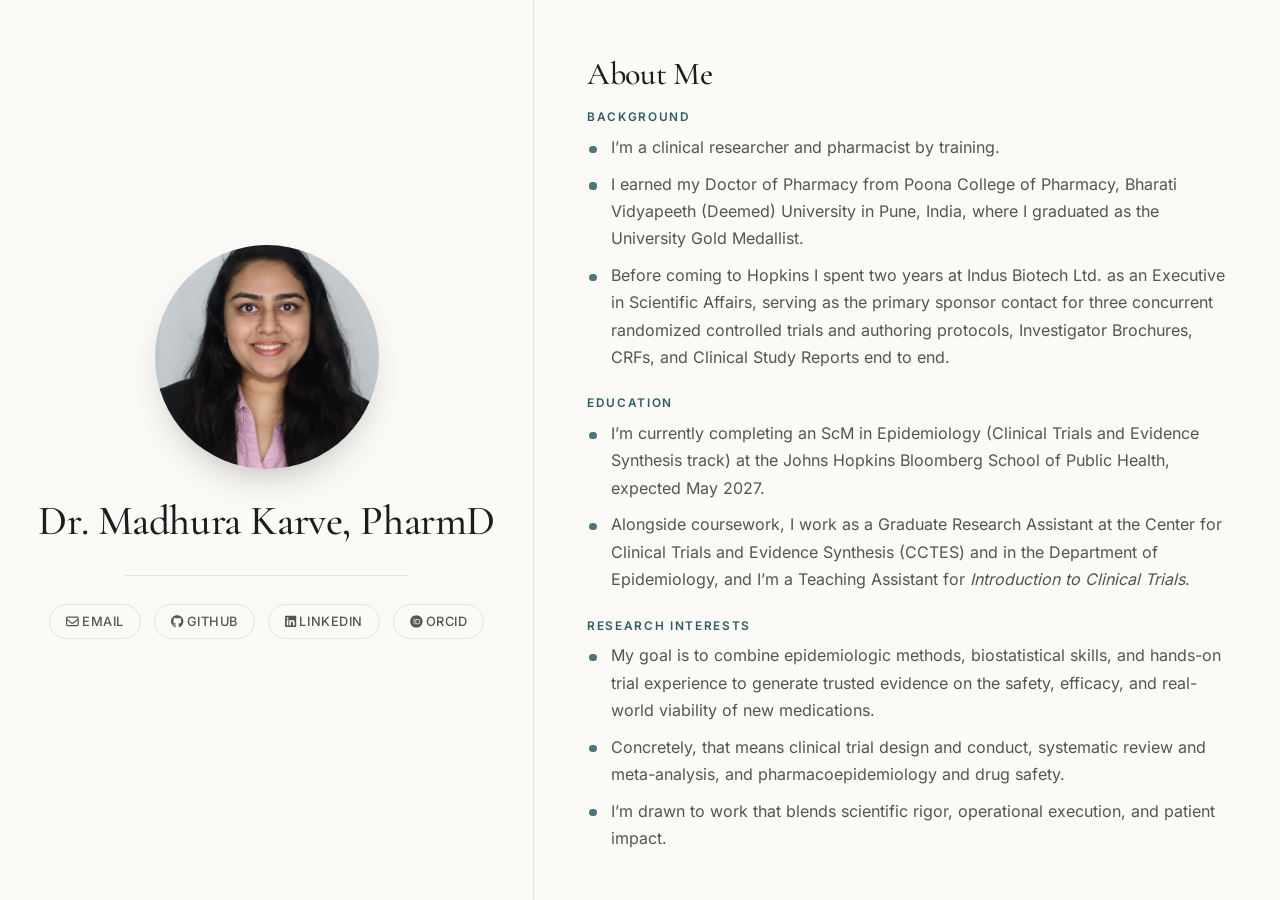
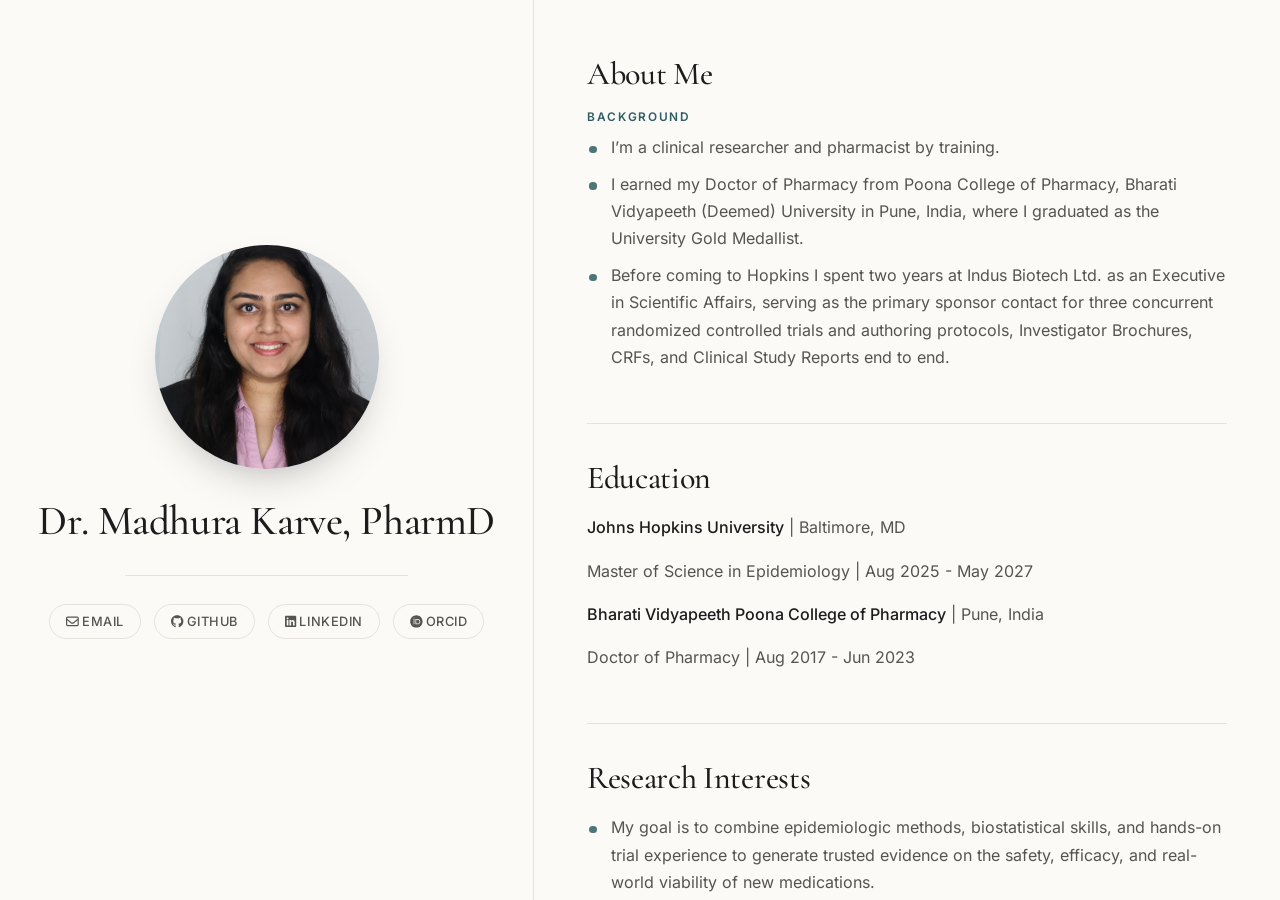
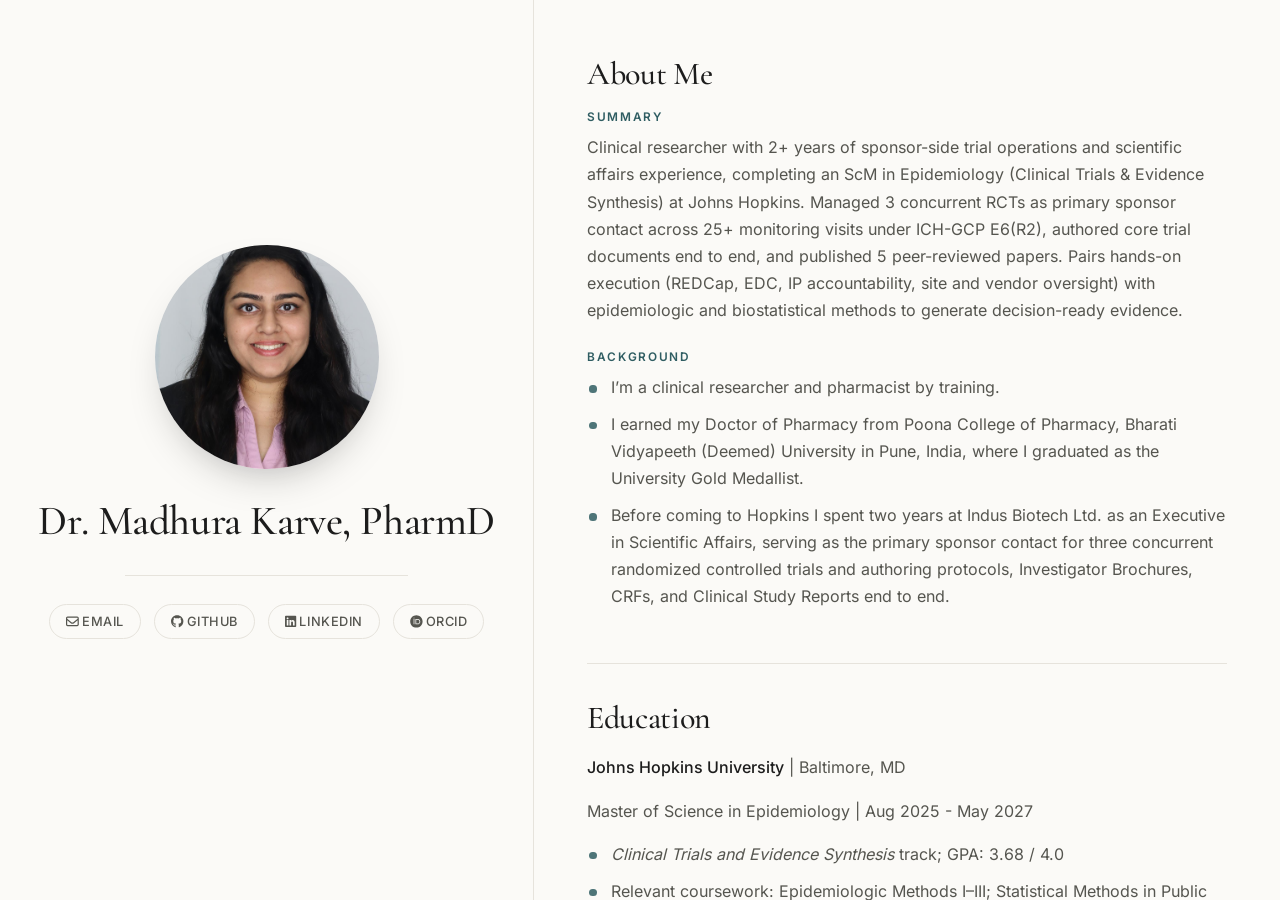
